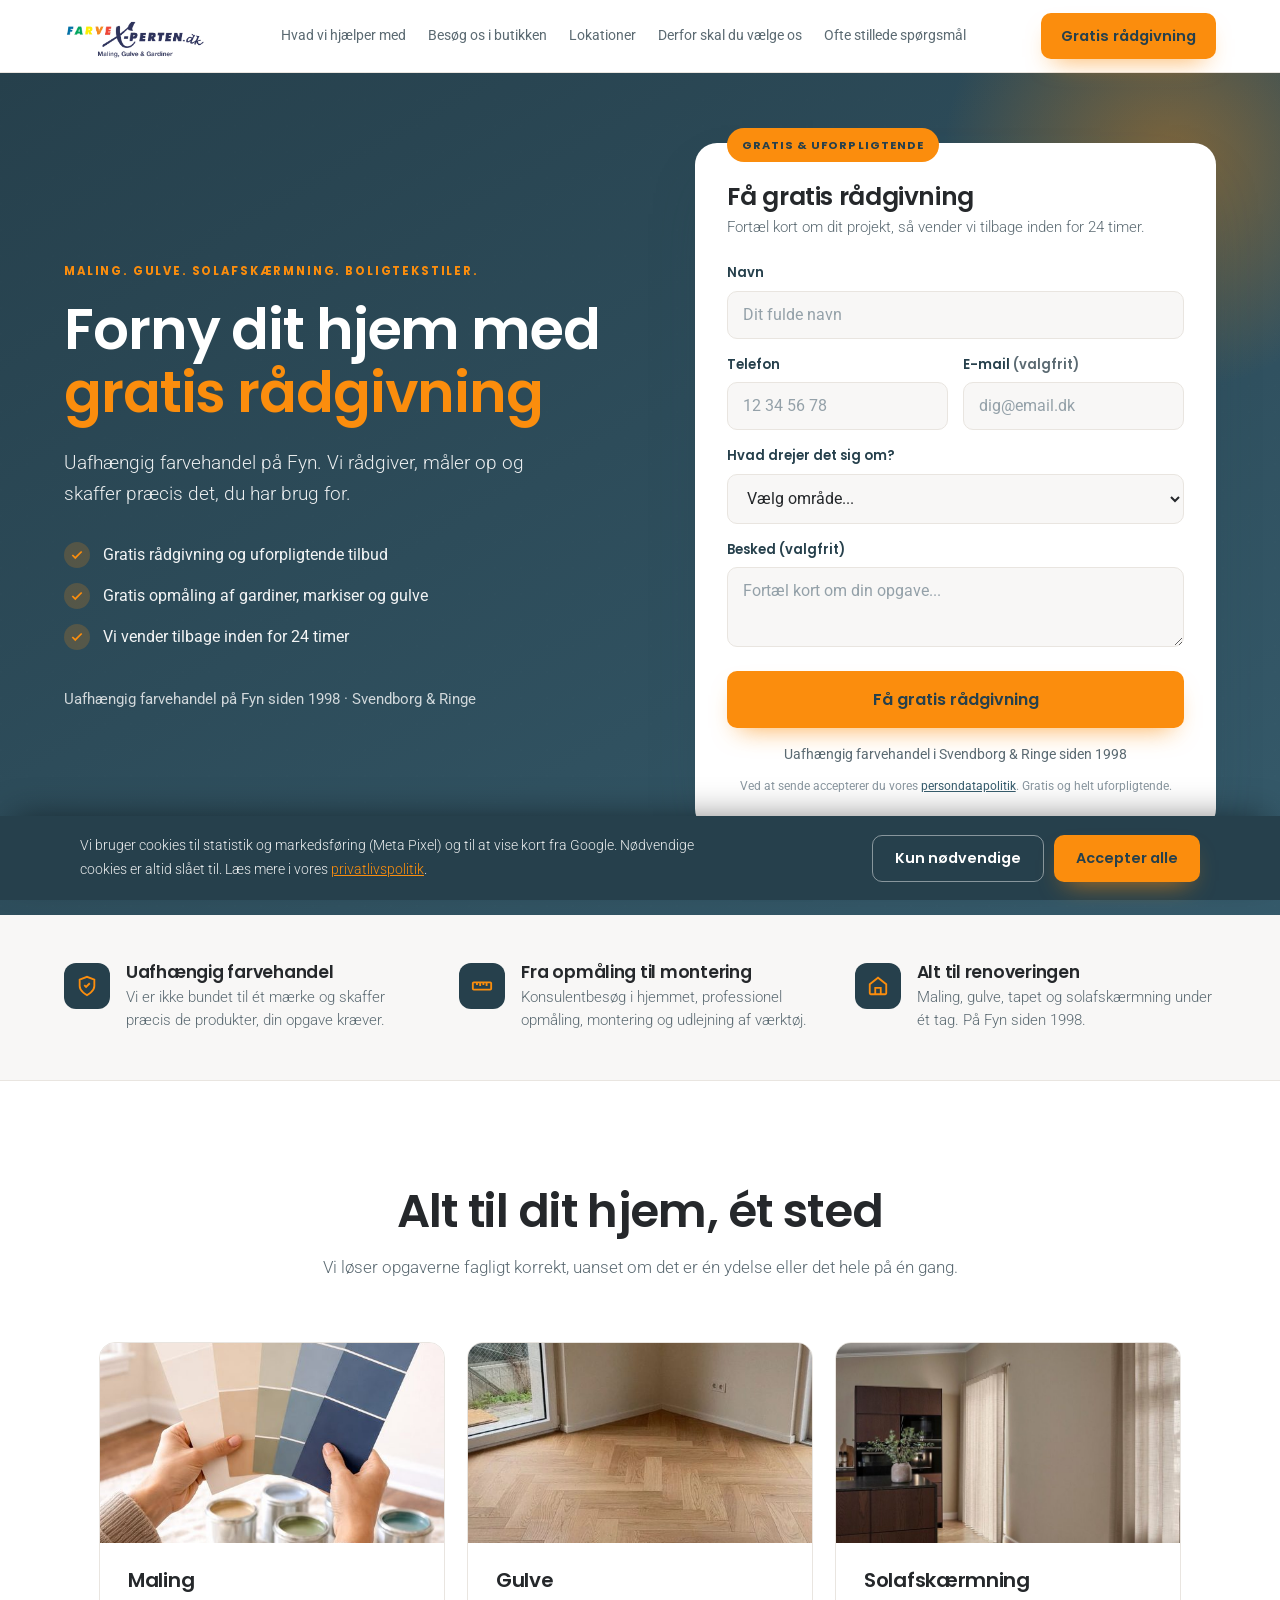
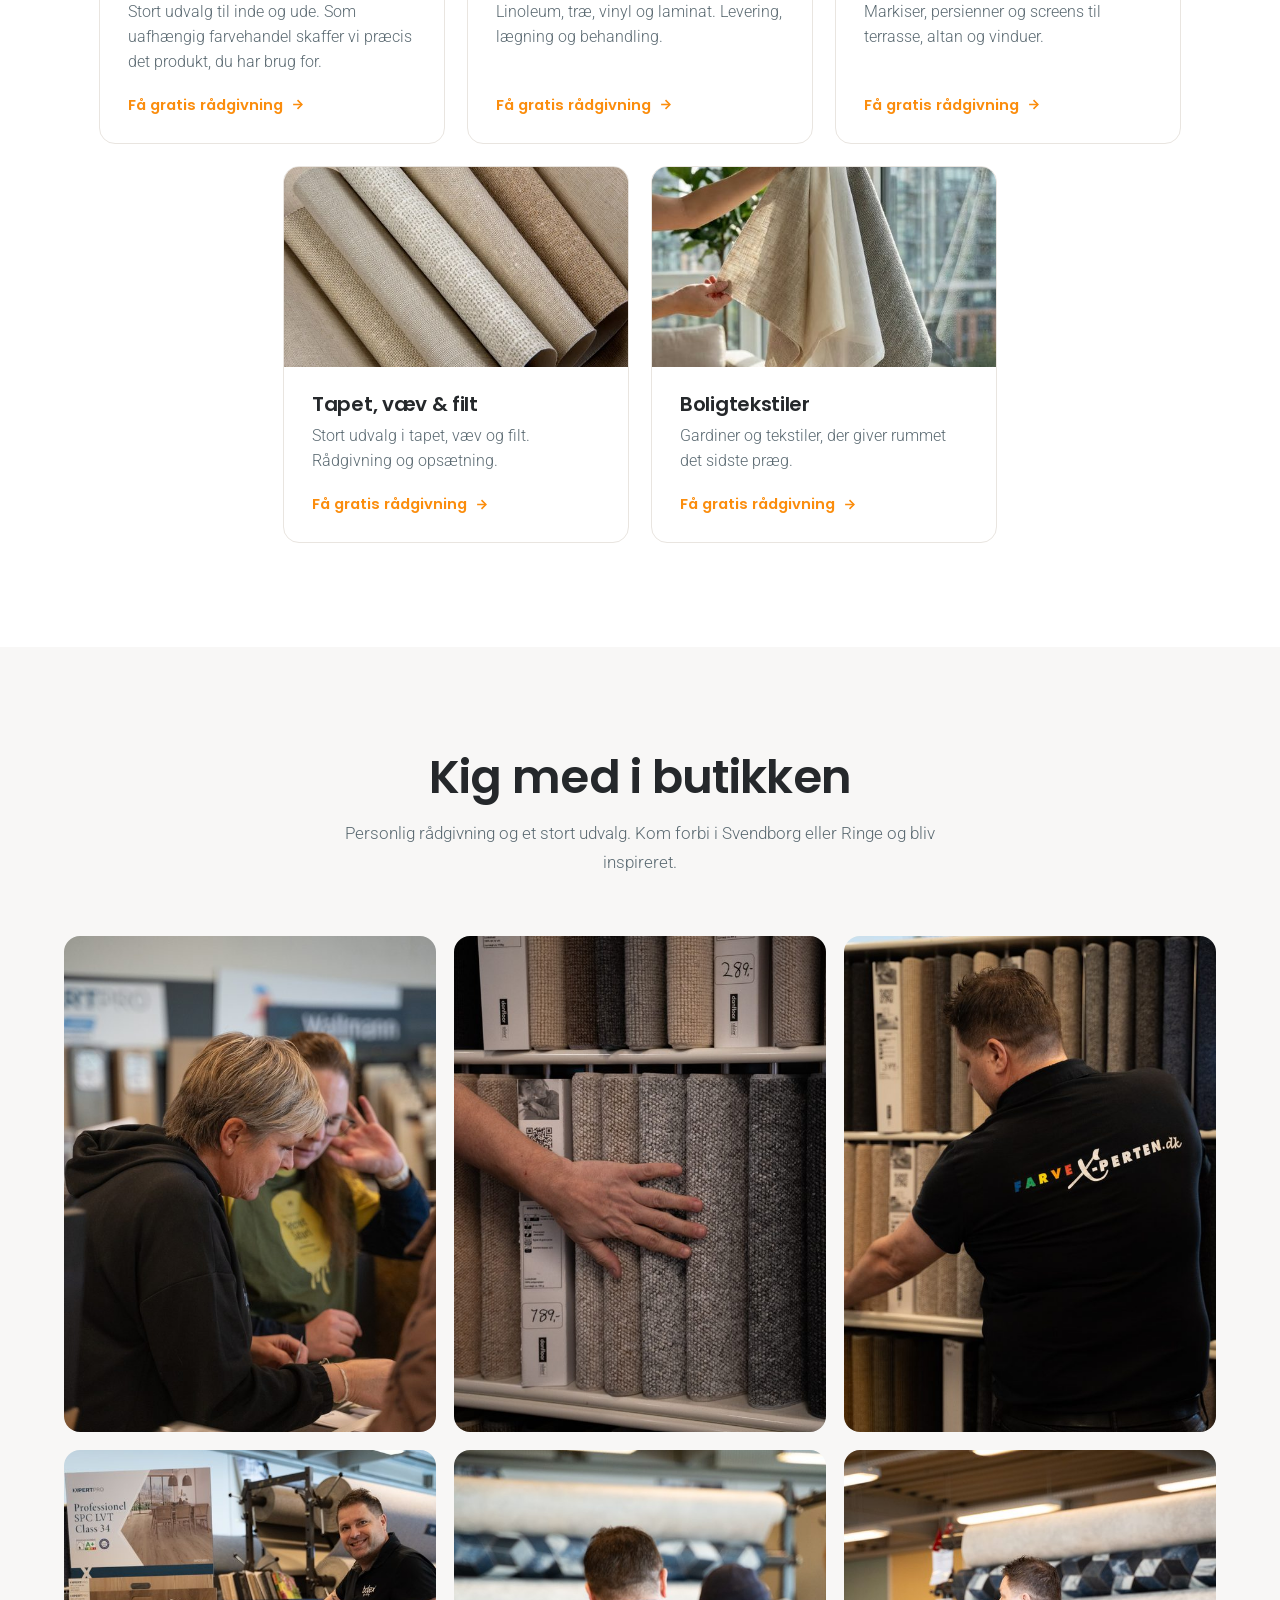
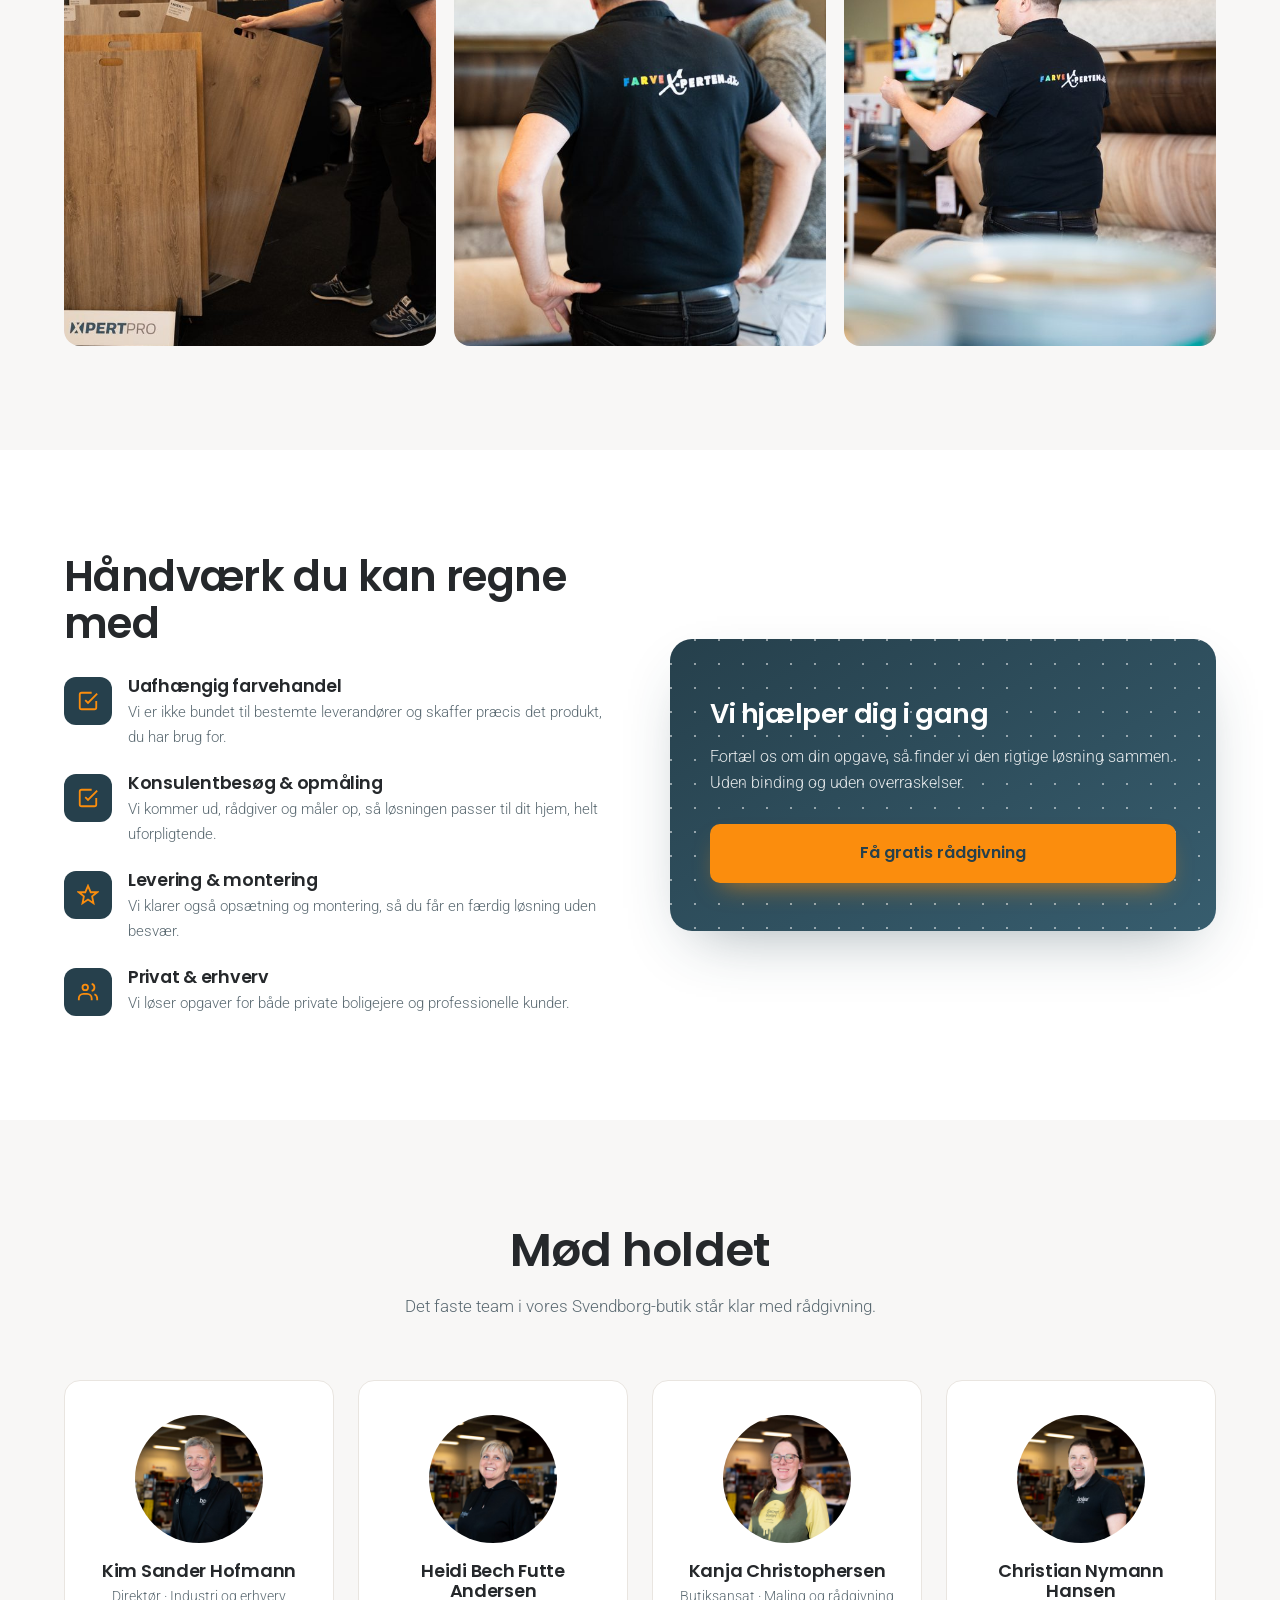
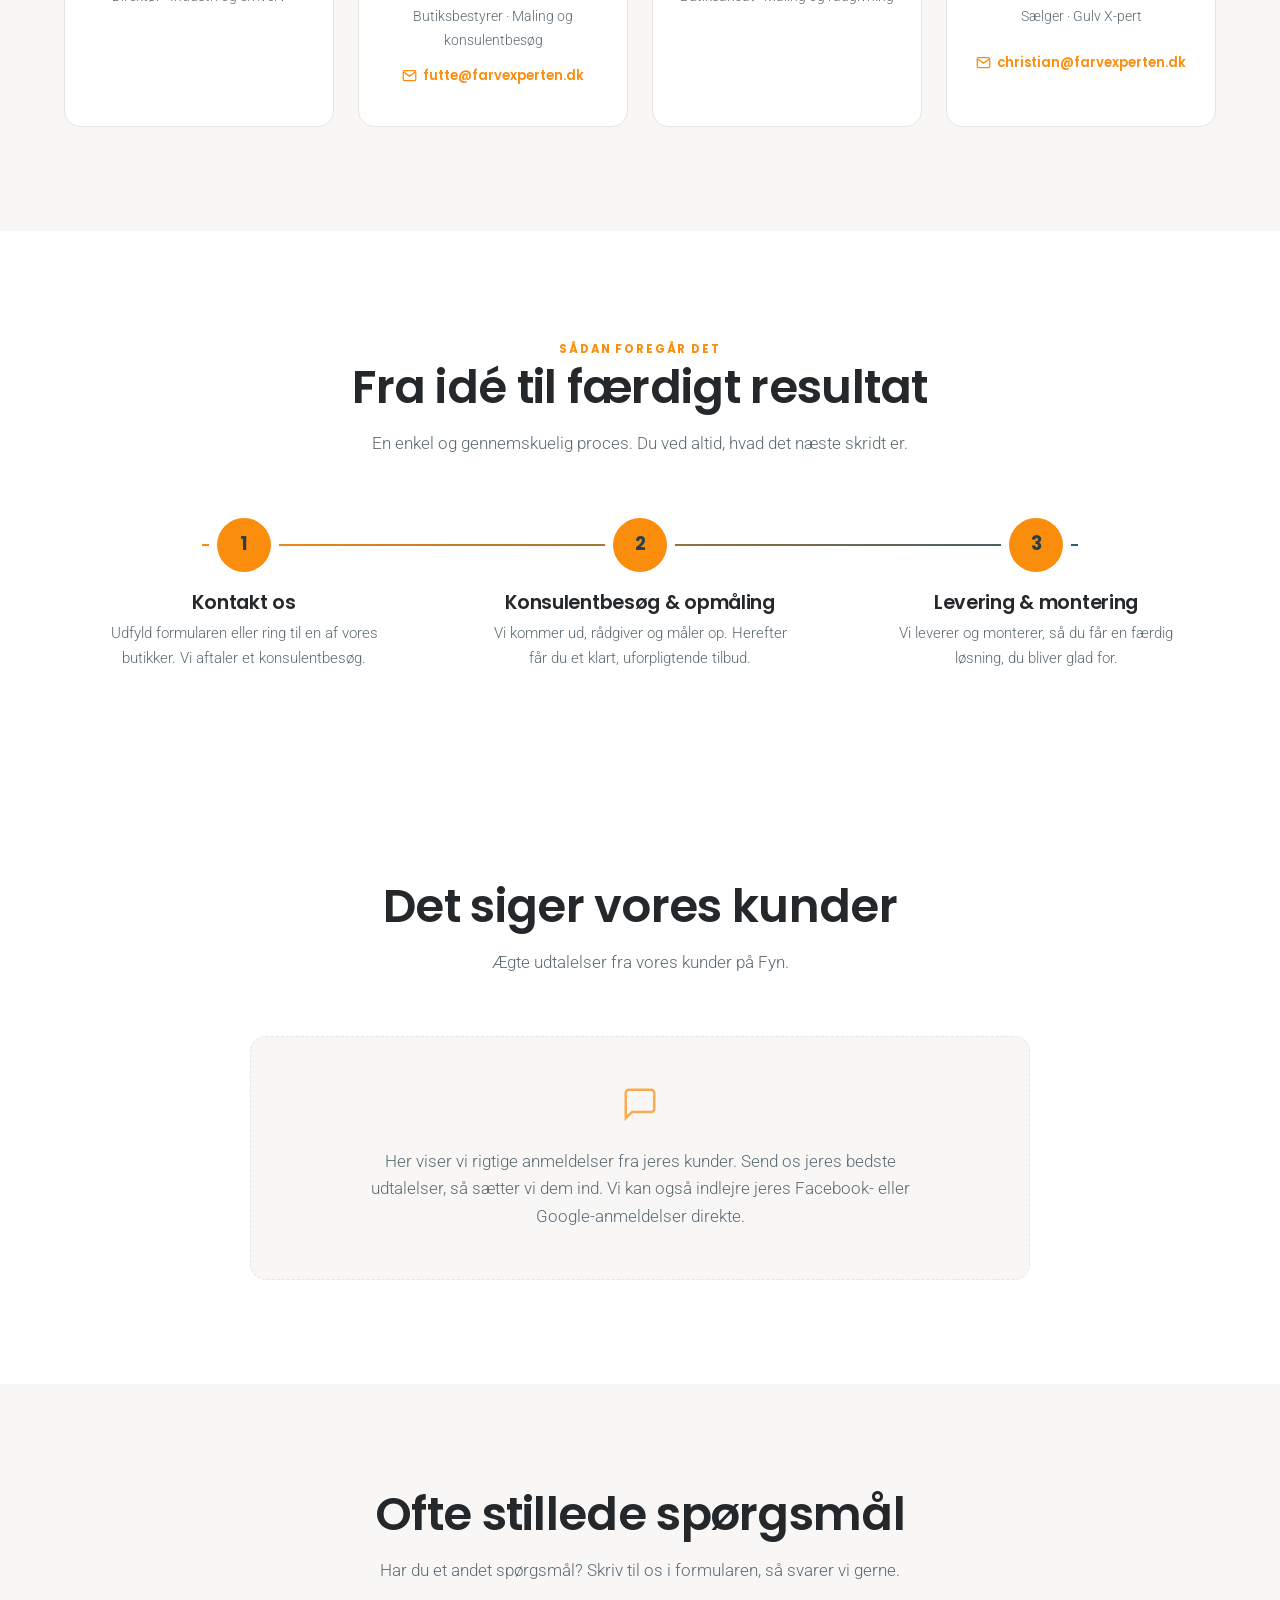
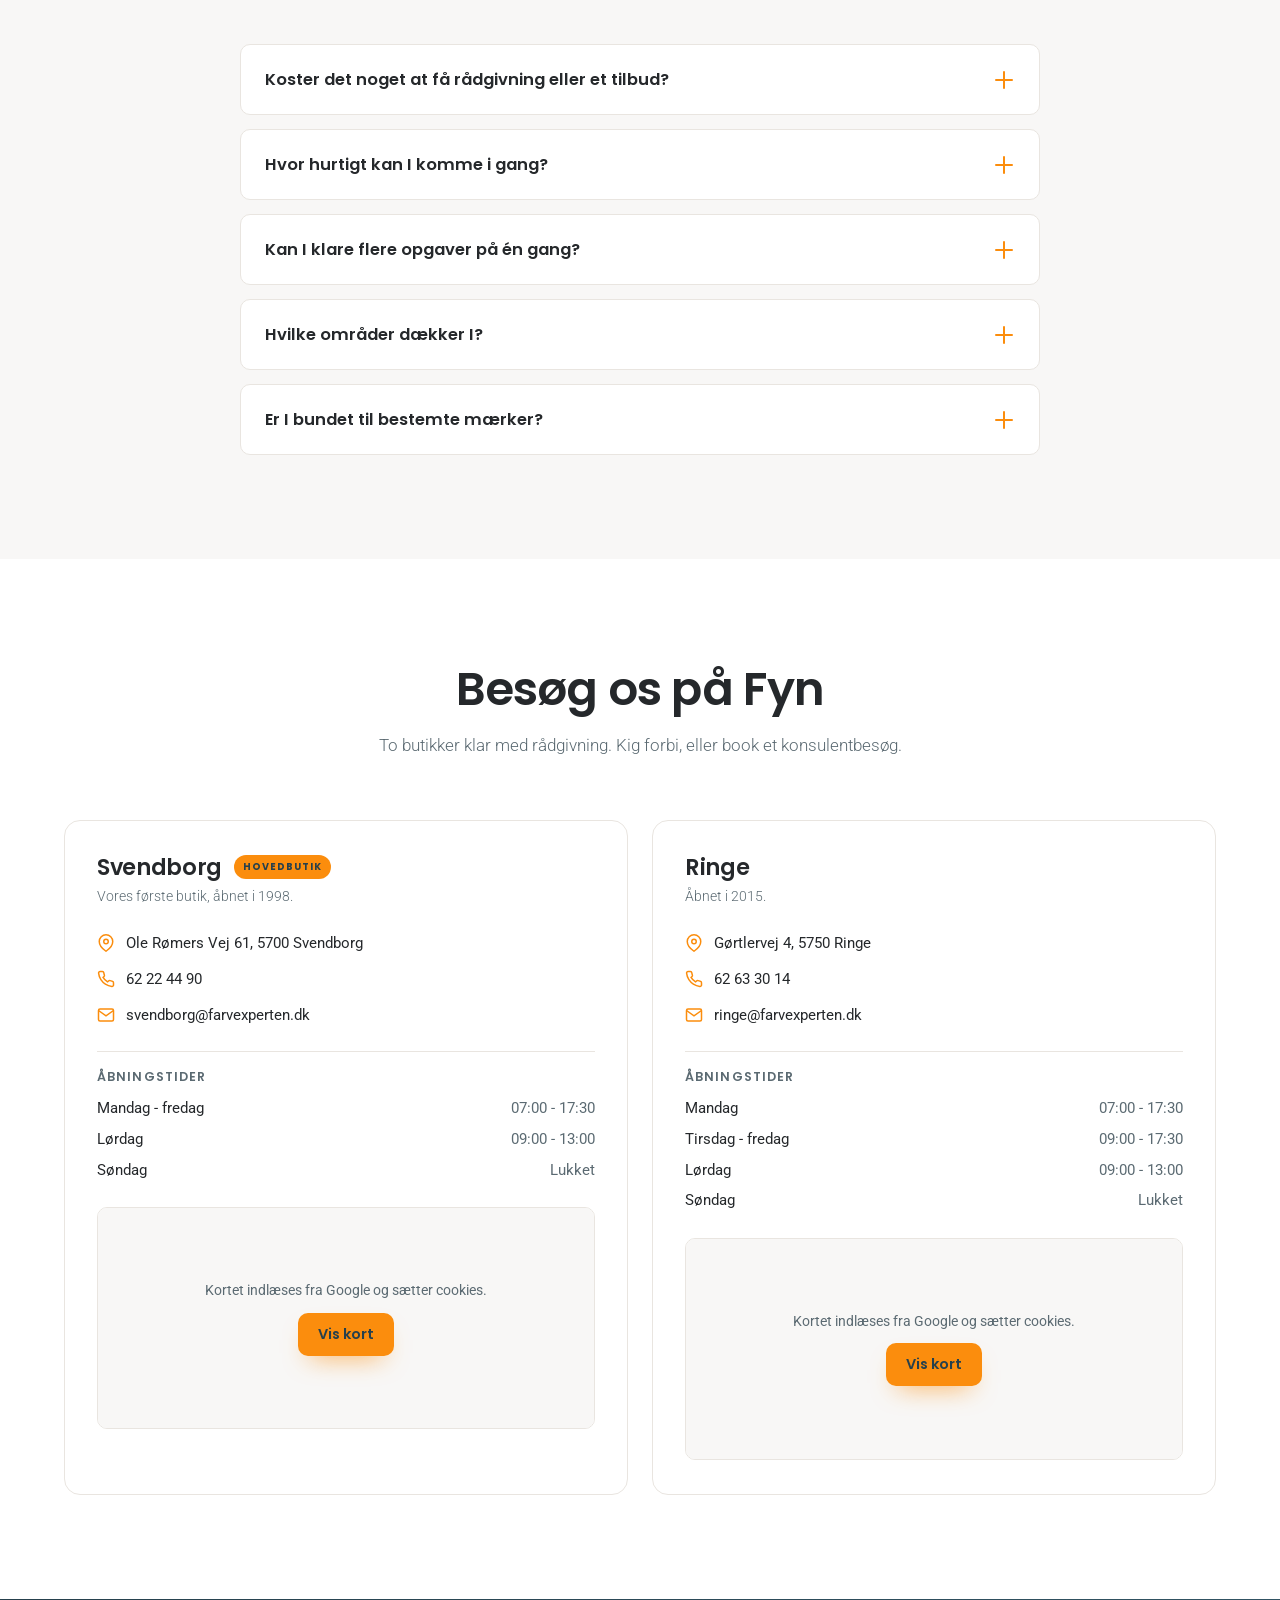
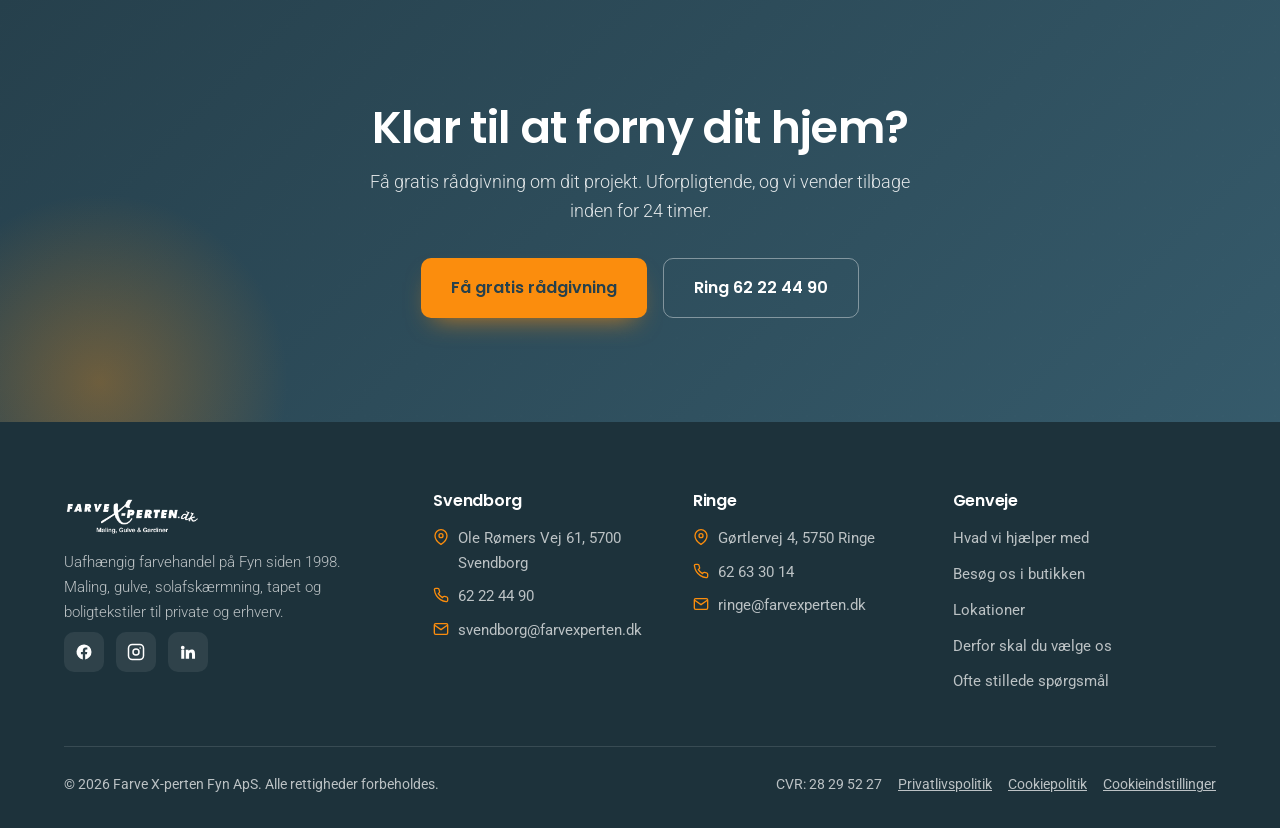
==== index.html @ 57465c16 "Tighten the gap above the form on mobile The subtext carried a 32px bottom margin meant to separate " ====
<!DOCTYPE html>
<html lang="da">
<head>
<meta charset="UTF-8">
<meta name="viewport" content="width=device-width, initial-scale=1.0">
<title>Farve X-perten Fyn - Maling, gulve, solafskærmning & boligtekstiler | Svendborg & Ringe</title>
<meta name="description" content="Farve X-perten er en uafhængig farvehandel på Fyn med butikker i Svendborg og Ringe. Maling, gulve, solafskærmning, tapet og boligtekstiler. Få gratis rådgivning, opmåling og tilbud.">
<meta property="og:title" content="Farve X-perten Fyn - uafhængig farvehandel i Svendborg & Ringe">
<meta property="og:description" content="Maling, gulve, solafskærmning, tapet og boligtekstiler. Konsulentbesøg, opmåling og montering til private og erhverv.">
<meta property="og:type" content="website">
<meta property="og:url" content="https://majestic100.github.io/Farvexperten/">
<meta property="og:image" content="https://majestic100.github.io/Farvexperten/assets/img/farvexperten-logo.png">
<link rel="icon" type="image/png" href="assets/img/favicon.png">
<link rel="apple-touch-icon" href="assets/img/apple-touch-icon.png">
<script type="application/ld+json">
{
  "@context": "https://schema.org",
  "@graph": [
    {
      "@type": "Organization",
      "@id": "https://majestic100.github.io/Farvexperten/#org",
      "name": "Farve X-perten Fyn ApS",
      "url": "https://majestic100.github.io/Farvexperten/",
      "logo": "https://majestic100.github.io/Farvexperten/assets/img/farvexperten-logo.png",
      "vatID": "DK28295227",
      "sameAs": [
        "https://www.facebook.com/profile.php?id=100057824865691",
        "https://www.instagram.com/farve_x_perten/",
        "https://www.linkedin.com/in/farve-x-perten-aps-232656205/"
      ]
    },
    {
      "@type": "HomeGoodsStore",
      "name": "Farve X-perten Svendborg",
      "image": "https://majestic100.github.io/Farvexperten/assets/img/farvexperten-logo.png",
      "parentOrganization": { "@id": "https://majestic100.github.io/Farvexperten/#org" },
      "telephone": "+4562224490",
      "email": "svendborg@farvexperten.dk",
      "address": {
        "@type": "PostalAddress",
        "streetAddress": "Ole Rømers Vej 61",
        "postalCode": "5700",
        "addressLocality": "Svendborg",
        "addressCountry": "DK"
      },
      "openingHoursSpecification": [
        { "@type": "OpeningHoursSpecification", "dayOfWeek": ["Monday","Tuesday","Wednesday","Thursday","Friday"], "opens": "07:00", "closes": "17:30" },
        { "@type": "OpeningHoursSpecification", "dayOfWeek": "Saturday", "opens": "09:00", "closes": "13:00" }
      ]
    },
    {
      "@type": "HomeGoodsStore",
      "name": "Farve X-perten Ringe",
      "image": "https://majestic100.github.io/Farvexperten/assets/img/farvexperten-logo.png",
      "parentOrganization": { "@id": "https://majestic100.github.io/Farvexperten/#org" },
      "telephone": "+4562633014",
      "email": "ringe@farvexperten.dk",
      "address": {
        "@type": "PostalAddress",
        "streetAddress": "Gørtlervej 4",
        "postalCode": "5750",
        "addressLocality": "Ringe",
        "addressCountry": "DK"
      },
      "openingHoursSpecification": [
        { "@type": "OpeningHoursSpecification", "dayOfWeek": "Monday", "opens": "07:00", "closes": "17:30" },
        { "@type": "OpeningHoursSpecification", "dayOfWeek": ["Tuesday","Wednesday","Thursday","Friday"], "opens": "09:00", "closes": "17:30" },
        { "@type": "OpeningHoursSpecification", "dayOfWeek": "Saturday", "opens": "09:00", "closes": "13:00" }
      ]
    }
  ]
}
</script>
<link href="assets/fonts/fonts.css" rel="stylesheet">
<style>
:root{
  --accent:#FB8D0D;
  --accent-dark:#e57d05;
  --dark:#26404C;
  --dark-2:#1d323b;
  --dark-secondary:#375D6E;
  --text:#25282B;
  --muted:#5b6a72;
  --muted-light:#8a97a0;
  --light-bg:#F8F7F6;
  --border:#E9E5E0;
  --white:#FFFFFF;
  --r-sm:10px;
  --r:16px;
  --r-lg:22px;
  --shadow:0 24px 60px -26px rgba(38,64,76,.45);
  --shadow-sm:0 10px 30px -18px rgba(38,64,76,.5);
  --maxw:1200px;
  --ease:cubic-bezier(.16,1,.3,1);
}
*{box-sizing:border-box;margin:0;padding:0}
html{scroll-behavior:smooth;scroll-padding-top:88px}
body{
  font-family:'Roboto',system-ui,-apple-system,Segoe UI,Arial,sans-serif;font-weight:400;
  color:var(--text);background:var(--white);line-height:1.65;-webkit-font-smoothing:antialiased;
  overflow-x:hidden;
}
h1,h2,h3,h4{font-family:'Poppins',system-ui,sans-serif;font-weight:600;line-height:1.12;color:var(--text);letter-spacing:-.015em}
a{color:inherit;text-decoration:none}
img{max-width:100%;display:block}
.wrap{max-width:var(--maxw);margin:0 auto;padding:0 24px}
.section{padding:104px 0}
.eyebrow{font-family:'Poppins',sans-serif;font-weight:700;text-transform:uppercase;letter-spacing:.16em;font-size:.72rem;color:var(--accent)}
.section-head{max-width:660px;margin:0 auto 60px}
.section-head.center{text-align:center}
.section-head h2{font-size:clamp(1.9rem,4vw,2.9rem);margin:0 0 16px}
.section-head p{color:var(--muted);font-size:1.08rem;font-weight:300}

/* Reveal (motion, reduced-motion safe) */
.has-js .reveal{opacity:0;transform:translateY(26px);transition:opacity .8s var(--ease),transform .8s var(--ease)}
.has-js .reveal.in{opacity:1;transform:none}
@media(prefers-reduced-motion:reduce){.has-js .reveal{opacity:1!important;transform:none!important;transition:none}}

/* Buttons */
.btn{display:inline-flex;align-items:center;justify-content:center;gap:10px;font-family:'Poppins',sans-serif;
  font-weight:600;font-size:1rem;padding:16px 30px;border-radius:var(--r-sm);cursor:pointer;border:none;
  transition:transform .18s var(--ease),box-shadow .18s var(--ease),background .18s var(--ease);white-space:nowrap}
.btn-accent{background:var(--accent);color:var(--dark);box-shadow:0 12px 26px -12px rgba(251,141,13,.75)}
.btn-accent:hover{background:var(--accent-dark);transform:translateY(-2px)}
.btn-accent:active{transform:translateY(0) scale(.985)}
.btn-ghost{background:transparent;color:#fff;border:1.5px solid rgba(255,255,255,.4)}
.btn-ghost:hover{border-color:#fff;background:rgba(255,255,255,.08)}
.btn-block{width:100%}
.btn-sm{padding:11px 20px;font-size:.92rem}

/* Header */
.site-header{position:sticky;top:0;z-index:50;background:rgba(255,255,255,.9);backdrop-filter:blur(12px);border-bottom:1px solid var(--border);transition:transform .32s var(--ease)}
.site-header.nav-hidden{transform:translateY(-100%)}
.header-inner{display:flex;align-items:center;justify-content:space-between;gap:32px;height:72px}
.logo{display:flex;align-items:center;gap:11px;font-family:'Poppins',sans-serif;font-weight:700;font-size:1.28rem;flex-shrink:0}
/* flex:0 0 auto er nødvendigt: uden det klemmer flexboksen logoet vandret,
   så højden holdes men bredden presses sammen. */
.logo-img{height:44px;width:auto;display:block;flex:0 0 auto}
.logo-footer{height:42px;filter:brightness(0) invert(1)}
.logo .dot{width:34px;height:34px;border-radius:9px;background:var(--accent);display:grid;place-items:center;color:var(--dark);font-size:1.05rem}
.logo span{color:var(--dark)}
.header-nav{display:flex;align-items:center;gap:22px}
.header-nav a.navlink{font-size:.9rem;color:var(--muted);font-weight:400;white-space:nowrap}
.header-nav a.navlink:hover{color:var(--text)}
.header-cta{display:flex;align-items:center;gap:18px}
.phone{display:flex;align-items:center;gap:8px;font-family:'Poppins',sans-serif;font-weight:600;color:var(--dark);white-space:nowrap}
.phone svg{width:18px;height:18px;color:var(--accent)}
.menu-toggle{display:none;background:none;border:none;cursor:pointer;padding:6px}
.menu-toggle span{display:block;width:24px;height:2px;background:var(--dark);margin:5px 0;border-radius:2px}

/* Hero */
.hero{position:relative;color:#fff;overflow:hidden;background:var(--dark)}
.hero-bg{position:absolute;inset:0;opacity:.06;background-image:radial-gradient(circle at 1px 1px,#fff 1px,transparent 0);background-size:26px 26px}
.hero-tint{position:absolute;inset:0;background:linear-gradient(150deg,rgba(38,64,76,.94) 0%,rgba(55,93,110,.9) 100%)}
.hero-glow{position:absolute;top:-140px;right:-120px;width:460px;height:460px;border-radius:50%;background:radial-gradient(circle,rgba(251,141,13,.4),transparent 70%);pointer-events:none}
.hero-grid{position:relative;display:grid;grid-template-columns:1.05fr .95fr;column-gap:56px;row-gap:0;align-items:center;padding-top:70px;padding-bottom:84px}
.hero-grid>*{min-width:0}
/* Desktop: teksten øverst i venstre kolonne, punkterne lige under, mens
   formularen spænder over begge rækker til højre. Mobil: se media query,
   hvor punkterne i stedet lander efter formularen. */
.hero-copy{grid-column:1;grid-row:1;align-self:end}
/* Luften mellem undertekst og punkter ligger her (ikke som bundmargin på
   underteksten), så den ikke også skubber formularen ned på mobil. */
.hero-extra{grid-column:1;grid-row:2;align-self:start;padding-top:32px}
.form-card{grid-column:2;grid-row:1/span 2}
.hero-copy .eyebrow{color:var(--accent)}
.hero-copy .services-line{font-family:'Poppins',sans-serif;font-weight:700;text-transform:uppercase;letter-spacing:.16em;font-size:.72rem;color:var(--accent);margin-bottom:18px}
.hero-copy h1{color:#fff;font-size:clamp(2.3rem,4.8vw,3.5rem);letter-spacing:-.02em}
.hero-copy h1 .hl{color:var(--accent)}
.hero-copy .sub{margin:22px 0 0;font-size:1.18rem;font-weight:300;color:rgba(255,255,255,.9);max-width:500px}
.hero-points{list-style:none;display:grid;gap:14px;margin-bottom:36px}
.hero-points li{display:flex;align-items:center;gap:13px;font-size:1.03rem;color:rgba(255,255,255,.94)}
.hero-points .check{flex:0 0 26px;width:26px;height:26px;border-radius:50%;background:rgba(251,141,13,.2);display:grid;place-items:center}
.hero-points .check svg{width:14px;height:14px;color:var(--accent)}
.hero-rating{display:flex;align-items:center;gap:12px;font-size:.94rem;color:rgba(255,255,255,.78)}
.stars{color:var(--accent);letter-spacing:2px}

/* Form card */
.form-card{background:#fff;color:var(--text);border-radius:var(--r-lg);box-shadow:var(--shadow);padding:34px 32px;position:relative}
.form-card .badge{position:absolute;top:-15px;left:32px;background:var(--accent);color:var(--dark);font-family:'Poppins',sans-serif;
  font-weight:700;font-size:.7rem;letter-spacing:.09em;text-transform:uppercase;padding:8px 15px;border-radius:20px}
.form-card h3{font-size:1.55rem;margin:6px 0 4px}
.form-card .form-sub{color:var(--muted);font-size:.95rem;margin-bottom:22px;font-weight:300}
.field{margin-bottom:15px}
.field label{display:block;font-size:.82rem;font-weight:600;font-family:'Poppins',sans-serif;margin-bottom:7px;color:var(--dark)}
.field input,.field select,.field textarea{width:100%;padding:14px 15px;border:1.5px solid var(--border);border-radius:var(--r-sm);
  font-family:'Roboto',sans-serif;font-size:.97rem;color:var(--text);background:var(--light-bg);transition:border-color .16s,box-shadow .16s,background .16s}
.field input::placeholder,.field textarea::placeholder{color:#94a1a9}
.field input:focus,.field select:focus,.field textarea:focus{outline:none;border-color:var(--accent);box-shadow:0 0 0 3px rgba(251,141,13,.16);background:#fff}
.field textarea{resize:vertical;min-height:80px}
.field-row{display:grid;grid-template-columns:1fr 1fr;gap:15px}
.form-trust{display:flex;align-items:center;justify-content:center;gap:9px;margin-top:15px;font-size:.85rem;color:var(--muted)}
.form-trust .stars{color:var(--accent);letter-spacing:1px}
.hp-field{position:absolute!important;width:1px;height:1px;opacity:0;pointer-events:none;left:-9999px}
.form-error{display:none;margin-top:14px;padding:13px 15px;border-radius:var(--r-sm);background:#fdeaea;border:1px solid #f5c2c2;color:#8f2020;font-size:.88rem;line-height:1.5}
.form-error a{color:#8f2020;font-weight:600;text-decoration:underline}
.form-error.show{display:block}
.btn[disabled]{opacity:.65;cursor:not-allowed}
.form-note{font-size:.78rem;color:var(--muted-light);margin-top:11px;text-align:center}
.form-note a{color:var(--dark-secondary);text-decoration:underline}
.form-success{display:none;text-align:center;padding:26px 8px}
.form-success .ok{width:60px;height:60px;border-radius:50%;background:#e8f6ec;display:grid;place-items:center;margin:0 auto 16px}
.form-success .ok svg{width:30px;height:30px;color:#1f9d55}
.form-success h3{margin-bottom:8px}
.form-success p{color:var(--muted)}

/* USP bar */
.trustbar{background:var(--light-bg);border-bottom:1px solid var(--border)}
/* BEMÆRK: brug padding-top/bottom, ikke 'padding:48px 0'. Elementet har også
   klassen .wrap, og shorthand'en ville nulstille dens 24px sidemargin,
   så teksten ville ligge helt ude i skærmkanten på mobil. */
.usp-grid{display:grid;grid-template-columns:repeat(3,1fr);gap:34px;padding-top:48px;padding-bottom:48px}
.usp{display:flex;gap:16px;align-items:flex-start}
.usp-ico{flex:0 0 46px;width:46px;height:46px;border-radius:12px;background:var(--dark);display:grid;place-items:center}
.usp-ico svg{width:22px;height:22px;color:var(--accent)}
.usp h3{font-size:1.08rem;margin-bottom:4px}
.usp p{color:var(--muted);font-size:.93rem;font-weight:300;line-height:1.55}

/* Services - image cards */
.svc-grid{display:flex;flex-wrap:wrap;justify-content:center;gap:22px}
.svc{flex:1 1 300px;max-width:346px;display:flex;flex-direction:column;background:#fff;
  border:1px solid var(--border);border-radius:var(--r);overflow:hidden;
  transition:transform .2s var(--ease),box-shadow .2s var(--ease),border-color .2s}
.svc:hover{transform:translateY(-6px);box-shadow:var(--shadow);border-color:transparent}
.svc-img{width:100%;height:200px;object-fit:cover;display:block;transition:transform .5s var(--ease)}
.svc:hover .svc-img{transform:scale(1.05)}
.svc-body{padding:26px 28px;display:flex;flex-direction:column;flex:1}
.svc h3{font-size:1.25rem;margin-bottom:9px}
.svc p{color:var(--muted);font-size:.97rem;font-weight:300;line-height:1.6;margin-bottom:18px;flex:1}
.svc .more{font-family:'Poppins',sans-serif;font-weight:600;font-size:.92rem;color:var(--accent);display:inline-flex;align-items:center;gap:7px;margin-top:auto}
.svc .more svg{width:15px;height:15px;transition:transform .2s var(--ease)}
.svc:hover .more svg{transform:translateX(4px)}

/* Gallery */
.gallery{background:var(--light-bg)}
.gallery-grid{display:grid;grid-template-columns:repeat(3,1fr);gap:18px}
.gallery-grid figure{position:relative;border-radius:var(--r);overflow:hidden;background:var(--border);aspect-ratio:3/4}
.gallery-grid figure img{width:100%;height:100%;object-fit:cover;transition:transform .6s var(--ease)}
.gallery-grid figure:hover img{transform:scale(1.06)}
.gallery-note{text-align:center;margin-top:22px;font-size:.9rem;color:var(--muted-light)}
/* Image placeholders (swap for real <img> when photos are provided) */
.img-ph{width:100%;height:100%;display:flex;flex-direction:column;align-items:center;justify-content:center;gap:9px;text-align:center;padding:16px;
  background:linear-gradient(135deg,#eef1f0,#e3e8e7);color:var(--muted-light)}
.img-ph svg{width:32px;height:32px;opacity:.55}
.img-ph span{font-family:'Poppins',sans-serif;font-size:.78rem;font-weight:600;letter-spacing:.02em}
.img-ph.dark{position:absolute;inset:0;background:transparent;color:rgba(255,255,255,.4)}
.img-ph.dark svg{opacity:.4}

/* Why */
.why-grid{display:grid;grid-template-columns:1fr 1fr;gap:60px;align-items:center}
.why-list{list-style:none;display:grid;gap:24px}
.why-list li{display:flex;gap:16px}
.why-list .wico{flex:0 0 48px;width:48px;height:48px;border-radius:12px;background:var(--dark);display:grid;place-items:center}
.why-list .wico svg{width:22px;height:22px;color:var(--accent)}
.why-list h4{font-size:1.1rem;margin-bottom:3px}
.why-list p{color:var(--muted);font-size:.95rem;font-weight:300}
.why-visual{position:relative;border-radius:var(--r-lg);overflow:hidden;padding:48px 40px;color:#fff;box-shadow:var(--shadow);
  background:linear-gradient(150deg,var(--dark),var(--dark-secondary))}
.why-visual .wv-tint{position:absolute;inset:0;opacity:.5;background-image:radial-gradient(circle at 1px 1px,#fff 1px,transparent 0);background-size:24px 24px}
.why-visual .wv-body{position:relative}
.why-visual h3{color:#fff;font-size:1.7rem;margin:12px 0 14px}
.why-visual p{color:rgba(255,255,255,.88);font-weight:300;margin-bottom:28px}
.why-visual .btn-accent{width:100%}

/* Process - timeline */
.timeline{position:relative;display:grid;grid-template-columns:repeat(3,1fr);gap:36px}
.timeline::before{content:"";position:absolute;top:26px;left:12%;right:12%;height:2px;background:linear-gradient(90deg,var(--accent),var(--dark-secondary))}
.tl-step{position:relative;text-align:center}
.tl-step .num{width:54px;height:54px;border-radius:50%;background:var(--accent);color:var(--dark);font-family:'Poppins',sans-serif;
  font-weight:700;font-size:1.15rem;display:grid;place-items:center;margin:0 auto 20px;position:relative;z-index:1;box-shadow:0 0 0 8px var(--white)}
.tl-step h3{font-size:1.2rem;margin-bottom:8px}
.tl-step p{color:var(--muted);font-size:.96rem;font-weight:300;max-width:300px;margin:0 auto}

/* Testimonials */
.testi-grid{display:grid;grid-template-columns:1.4fr 1fr;gap:24px;align-items:stretch}
.testi-feature{background:var(--dark);color:#fff;border-radius:var(--r);padding:44px 42px;display:flex;flex-direction:column;justify-content:center}
.testi-feature .stars{font-size:1.2rem;margin-bottom:18px}
.testi-feature blockquote{font-family:'Poppins',sans-serif;font-weight:600;font-size:1.5rem;line-height:1.35;color:#fff;margin-bottom:24px;letter-spacing:-.01em}
.testi-side{display:grid;gap:24px}
.testi-card{background:var(--light-bg);border:1px solid var(--border);border-radius:var(--r);padding:26px 26px}
.testi-card .stars{font-size:1rem;margin-bottom:12px;display:block}
.testi-card p{font-weight:300;color:var(--text);font-size:.98rem;margin-bottom:18px}
.who{display:flex;align-items:center;gap:12px}
.who .avatar{width:42px;height:42px;border-radius:50%;background:var(--accent);display:grid;place-items:center;font-family:'Poppins',sans-serif;font-weight:700;color:var(--dark)}
.who .name{font-family:'Poppins',sans-serif;font-weight:600;font-size:.95rem}
.testi-feature .who .name{color:#fff}
.who .role{font-size:.82rem;color:var(--muted)}
.testi-feature .who .role{color:rgba(255,255,255,.6)}

/* Testimonials placeholder */
.testi-placeholder{max-width:780px;margin:0 auto;text-align:center;border:1px dashed var(--border);border-radius:var(--r);padding:48px 36px;background:var(--light-bg)}
.testi-placeholder svg{width:38px;height:38px;color:var(--accent);opacity:.7;margin:0 auto 16px}
.testi-placeholder p{color:var(--muted);font-size:1.05rem;font-weight:300;max-width:560px;margin:0 auto}

/* Locations */
.locations{background:var(--white)}
.loc-grid{display:grid;grid-template-columns:1fr 1fr;gap:24px}
.loc-card{border:1px solid var(--border);border-radius:var(--r);padding:34px 32px;background:var(--white)}
.loc-head{display:flex;align-items:center;gap:12px;margin-bottom:5px}
.loc-head h3{font-size:1.4rem}
.loc-tag{font-family:'Poppins',sans-serif;font-weight:700;font-size:.6rem;text-transform:uppercase;letter-spacing:.1em;color:var(--dark);background:var(--accent);padding:4px 9px;border-radius:20px}
.loc-since{color:var(--muted);font-size:.9rem;margin-bottom:22px;font-weight:300}
.loc-row{display:flex;gap:11px;align-items:flex-start;margin-bottom:11px;font-size:.96rem}
.loc-row svg{width:18px;height:18px;color:var(--accent);flex:0 0 18px;margin-top:3px}
.loc-row a:hover{color:var(--accent)}
.hours{margin-top:22px;border-top:1px solid var(--border);padding-top:18px}
.hours h4{font-family:'Poppins',sans-serif;font-size:.78rem;text-transform:uppercase;letter-spacing:.09em;color:var(--muted);margin-bottom:10px}
.hours .hr{display:flex;justify-content:space-between;font-size:.93rem;padding:3px 0;color:var(--muted)}
.hours .hr span:first-child{color:var(--text)}
.loc-map{margin-top:22px;border-radius:var(--r-sm);overflow:hidden;border:1px solid var(--border);line-height:0}
.loc-map iframe{width:100%;height:220px;border:0;display:block}
.map-consent{height:220px;display:flex;flex-direction:column;align-items:center;justify-content:center;gap:12px;text-align:center;padding:20px;background:var(--light-bg);color:var(--muted);font-size:.85rem;line-height:1.5}
.map-consent .btn{padding:11px 20px;font-size:.9rem}

/* Cookie consent */
.cookie{position:fixed;left:0;right:0;bottom:0;z-index:200;background:var(--dark);color:#fff;padding:18px 20px;box-shadow:0 -12px 34px -14px rgba(0,0,0,.5);display:none}
.cookie.show{display:block}
.cookie-in{max-width:1120px;margin:0 auto;display:flex;align-items:center;gap:22px;flex-wrap:wrap;justify-content:space-between}
.cookie p{font-size:.9rem;font-weight:300;color:rgba(255,255,255,.9);max-width:660px;margin:0}
.cookie p a{color:var(--accent);text-decoration:underline}
.cookie-btns{display:flex;gap:10px;flex-wrap:wrap}
.cookie .btn{padding:12px 22px;font-size:.9rem}
.btn-outline{background:transparent;color:#fff;border:1.5px solid rgba(255,255,255,.45)}
.btn-outline:hover{border-color:#fff;background:rgba(255,255,255,.08)}

/* Social */
.socials{display:flex;gap:12px;margin-top:6px}
.socials a{width:40px;height:40px;border-radius:10px;background:rgba(255,255,255,.08);display:grid;place-items:center;transition:background .18s,transform .18s var(--ease)}
.socials a:hover{background:var(--accent);transform:translateY(-2px)}
.socials svg{width:18px;height:18px;color:#fff}
.socials a:hover svg{color:var(--dark)}
.footer-contact-line{display:flex;gap:9px;align-items:flex-start;font-size:.93rem;margin-bottom:9px}
.footer-contact-line svg{width:16px;height:16px;color:var(--accent);flex:0 0 16px;margin-top:3px}

/* Team */
.team{background:var(--light-bg)}
.team-grid{display:grid;grid-template-columns:repeat(4,1fr);gap:24px}
.team-card{text-align:center;background:var(--white);border:1px solid var(--border);border-radius:var(--r);padding:34px 22px;
  transition:transform .2s var(--ease),box-shadow .2s var(--ease)}
.team-card:hover{transform:translateY(-4px);box-shadow:var(--shadow-sm)}
.team-photo,.team-ph{width:128px;height:128px;border-radius:50%;margin:0 auto 18px;display:block;object-fit:cover}
.team-ph{display:grid;place-items:center;background:linear-gradient(140deg,var(--dark),var(--dark-secondary));color:#fff;font-family:'Poppins',sans-serif;font-weight:700;font-size:1.9rem;letter-spacing:.02em}
.team-card h3{font-size:1.12rem;margin-bottom:4px}
.team-role{color:var(--muted);font-size:.9rem;font-weight:300;margin-bottom:12px;min-height:2.4em}
.team-email{font-family:'Poppins',sans-serif;font-weight:600;font-size:.82rem;color:var(--accent);display:inline-flex;align-items:center;gap:6px;word-break:break-all}
.team-email svg{width:15px;height:15px;flex:0 0 15px}

/* FAQ */
.faq{background:var(--light-bg)}
.faq-list{max-width:800px;margin:0 auto;display:grid;gap:14px}
.faq-item{border:1px solid var(--border);border-radius:var(--r-sm);background:#fff;overflow:hidden}
.faq-q{width:100%;text-align:left;background:none;border:none;cursor:pointer;padding:22px 24px;font-family:'Poppins',sans-serif;
  font-weight:600;font-size:1.03rem;color:var(--text);display:flex;justify-content:space-between;align-items:center;gap:16px}
.faq-q .ic{flex:0 0 22px;width:22px;height:22px;position:relative}
.faq-q .ic::before,.faq-q .ic::after{content:"";position:absolute;background:var(--accent);border-radius:2px}
.faq-q .ic::before{top:10px;left:2px;width:18px;height:2px}
.faq-q .ic::after{left:10px;top:2px;width:2px;height:18px;transition:transform .22s var(--ease),opacity .22s}
.faq-item.open .ic::after{transform:rotate(90deg);opacity:0}
.faq-a{max-height:0;overflow:hidden;transition:max-height .3s var(--ease);color:var(--muted)}
.faq-a p{padding:0 24px 22px;font-size:.97rem;font-weight:300}

/* CTA */
.cta{position:relative;color:#fff;text-align:center;overflow:hidden;background:var(--dark)}
.cta-bg{position:absolute;inset:0;opacity:.06;background-image:radial-gradient(circle at 1px 1px,#fff 1px,transparent 0);background-size:26px 26px}
.cta-tint{position:absolute;inset:0;background:linear-gradient(135deg,rgba(38,64,76,.94),rgba(55,93,110,.9))}
.cta-glow{position:absolute;bottom:-150px;left:-90px;width:380px;height:380px;border-radius:50%;background:radial-gradient(circle,rgba(251,141,13,.32),transparent 70%)}
.cta .wrap{position:relative}
.cta h2{color:#fff;font-size:clamp(1.9rem,4vw,2.8rem);margin-bottom:14px}
.cta p{color:rgba(255,255,255,.86);font-size:1.12rem;font-weight:300;max-width:560px;margin:0 auto 32px}
.cta-actions{display:flex;gap:16px;justify-content:center;flex-wrap:wrap}

/* Footer */
.footer{background:var(--dark-2);color:rgba(255,255,255,.7);padding:70px 0 32px}
.footer-grid{display:grid;grid-template-columns:1.5fr 1fr 1fr 1.2fr;gap:40px}
.footer .logo span{color:#fff}
.footer .logo .dot{color:var(--dark)}
.footer-about p{margin-top:16px;font-weight:300;font-size:.95rem;max-width:300px}
.footer h4{color:#fff;font-family:'Poppins',sans-serif;font-size:1rem;margin-bottom:16px}
.footer ul{list-style:none;display:grid;gap:11px}
.footer ul li{font-size:.94rem}
.footer ul a:hover{color:var(--accent)}
.footer .contact-li{display:flex;gap:10px;align-items:flex-start}
.footer .contact-li svg{width:17px;height:17px;color:var(--accent);flex:0 0 17px;margin-top:3px}
.footer-bottom{border-top:1px solid rgba(255,255,255,.12);margin-top:52px;padding-top:26px;display:flex;justify-content:space-between;flex-wrap:wrap;gap:12px;font-size:.85rem}
.footer-bottom a{text-decoration:underline}
.footer-legal{display:flex;flex-wrap:wrap;align-items:center;gap:8px 16px}
.footer-legal button{background:none;border:none;padding:0;font-family:'Roboto',sans-serif;font-size:.85rem;
  color:inherit;text-decoration:underline;cursor:pointer}
.footer-legal button:hover,.footer-legal a:hover{color:var(--accent)}

/* Sticky mobile CTA */
.mobile-cta{display:none;transition:transform .32s var(--ease)}
.mobile-cta.cta-hidden{transform:translateY(115%)}

/* Responsive */
/* Menupunkterne er lange; under 1400px er der ikke plads til telefonnummeret
   ved siden af. Nummeret findes fortsat i Lokationer, CTA og footeren. */
@media(max-width:1400px){
  .header-cta .phone{display:none}
}
@media(max-width:1160px){
  .header-nav .navlink{display:none}
  .menu-toggle{display:block}
  .header-nav.open{position:absolute;top:72px;left:0;right:0;background:#fff;border-bottom:1px solid var(--border);flex-direction:column;padding:18px 24px;gap:14px;align-items:stretch}
  .header-nav.open .navlink{display:block;white-space:normal}
}
@media(max-width:960px){
  .hero-grid{grid-template-columns:1fr;column-gap:0;row-gap:30px;padding-top:44px;padding-bottom:64px}
  /* Nulstil placeringen, så rækkefølgen bliver tekst -> formular -> punkter */
  .hero-copy,.hero-extra,.form-card{grid-column:1;grid-row:auto;align-self:auto}
  .hero-extra{padding-top:0}
  .why-grid{grid-template-columns:1fr;gap:44px}
  .testi-grid{grid-template-columns:1fr}
  .loc-grid{grid-template-columns:1fr}
  .team-grid{grid-template-columns:repeat(2,1fr)}
  .usp-grid{grid-template-columns:1fr;gap:26px;padding-top:38px;padding-bottom:38px}
  .gallery-grid{grid-template-columns:repeat(2,1fr)}
  .timeline{grid-template-columns:1fr;gap:34px}
  .timeline::before{display:none}
  .footer-grid{grid-template-columns:1fr 1fr;gap:32px}
}
@media(max-width:560px){
  .section{padding:64px 0}
  .hero-copy h1{font-size:1.85rem;line-height:1.18}
  .hero-copy .sub{font-size:1rem}
  .hero-copy .services-line{font-size:.66rem;letter-spacing:.1em}
  .hero-points li{font-size:.97rem}
  .hero-rating{font-size:.84rem}
  .usp-grid{grid-template-columns:1fr;gap:24px}
  .footer-grid{grid-template-columns:1fr}
  .field-row{grid-template-columns:1fr}
  .header-cta .phone{display:none}
  .header-cta .btn-accent{display:none}
  .team-grid{grid-template-columns:1fr}
  .svc{max-width:none}
  .logo-img{height:36px}
  body{padding-bottom:76px}
  .testi-feature blockquote{font-size:1.25rem}
  .mobile-cta{display:flex;position:fixed;bottom:0;left:0;right:0;z-index:60;gap:10px;padding:10px 14px;background:#fff;border-top:1px solid var(--border);box-shadow:0 -6px 20px -12px rgba(38,64,76,.5)}
  .mobile-cta .btn{flex:1;padding:14px 10px;font-size:.95rem}
  .mobile-cta .btn-call{flex:0 0 54px;background:var(--dark);color:#fff}
  .mobile-cta .btn-call svg{width:20px;height:20px}
}
</style>
</head>
<body>

<!-- HEADER -->
<header class="site-header">
  <div class="wrap header-inner">
    <a href="#top" class="logo" aria-label="Farve X-perten"><img class="logo-img" src="assets/img/farvexperten-logo.png" alt="Farve X-perten - Maling, Gulve & Gardiner"></a>
    <nav class="header-nav" id="nav">
      <a class="navlink" href="#ydelser">Hvad vi hjælper med</a>
      <a class="navlink" href="#arbejde">Besøg os i butikken</a>
      <a class="navlink" href="#butikker">Lokationer</a>
      <a class="navlink" href="#derfor">Derfor skal du vælge os</a>
      <a class="navlink" href="#faq">Ofte stillede spørgsmål</a>
    </nav>
    <div class="header-cta">
      <a href="tel:+4562224490" class="phone">
        <svg viewBox="0 0 24 24" fill="none" stroke="currentColor" stroke-width="2"><path d="M22 16.92v3a2 2 0 0 1-2.18 2 19.79 19.79 0 0 1-8.63-3.07 19.5 19.5 0 0 1-6-6 19.79 19.79 0 0 1-3.07-8.67A2 2 0 0 1 4.11 2h3a2 2 0 0 1 2 1.72c.13.96.37 1.9.72 2.81a2 2 0 0 1-.45 2.11L8.09 9.91a16 16 0 0 0 6 6l1.27-1.27a2 2 0 0 1 2.11-.45c.9.35 1.85.59 2.81.72A2 2 0 0 1 22 16.92z"/></svg>
        62 22 44 90
      </a>
      <a href="#kontakt" class="btn btn-accent btn-sm">Gratis rådgivning</a>
      <button class="menu-toggle" id="menuToggle" aria-label="Menu"><span></span><span></span><span></span></button>
    </div>
  </div>
</header>

<!-- HERO + FORM -->
<section class="hero" id="top">
  <div class="hero-bg"></div>
  <div class="hero-tint"></div>
  <div class="hero-glow"></div>
  <div class="wrap hero-grid">
    <div class="hero-copy">
      <div class="services-line">Maling. Gulve. Solafskærmning. Boligtekstiler.</div>
      <h1>Forny dit hjem med <span class="hl">gratis rådgivning</span></h1>
      <p class="sub">Uafhængig farvehandel på Fyn. Vi rådgiver, måler op og skaffer præcis det, du har brug for.</p>
    </div>

    <!-- CONTACT FORM (top of page) -->
    <div class="form-card" id="kontakt">
      <span class="badge">Gratis &amp; uforpligtende</span>
      <form id="leadForm" novalidate>
        <h3>Få gratis rådgivning</h3>
        <p class="form-sub">Fortæl kort om dit projekt, så vender vi tilbage inden for 24 timer.</p>

        <!-- Web3Forms: indsæt jeres access key nedenfor (hentes gratis på web3forms.com) -->
        <input type="hidden" name="access_key" value="fe2071f1-0f3e-49b2-b2d8-5e203ed1c642">
        <input type="hidden" name="subject" value="Ny henvendelse fra farvexperten.dk">
        <input type="hidden" name="from_name" value="Farve X-perten hjemmeside">
        <!-- Honeypot: spam-bots udfylder feltet, mennesker ser det ikke -->
        <input type="checkbox" name="botcheck" class="hp-field" tabindex="-1" autocomplete="off">

        <div class="field">
          <label for="name">Navn</label>
          <input type="text" id="name" name="Navn" placeholder="Dit fulde navn" required>
        </div>
        <div class="field-row">
          <div class="field">
            <label for="phone">Telefon</label>
            <input type="tel" id="phone" name="Telefon" placeholder="12 34 56 78" required>
          </div>
          <div class="field">
            <label for="email">E-mail <span style="font-weight:400;color:var(--muted)">(valgfrit)</span></label>
            <input type="email" id="email" name="email" placeholder="dig@email.dk">
          </div>
        </div>
        <div class="field">
          <label for="service">Hvad drejer det sig om?</label>
          <select id="service" name="Område" required>
            <option value="" disabled selected>Vælg område...</option>
            <option>Maling</option>
            <option>Gulve</option>
            <option>Solafskærmning</option>
            <option>Tapet / væv / filt</option>
            <option>Boligtekstiler</option>
            <option>Flere områder / andet</option>
          </select>
        </div>
        <div class="field">
          <label for="message">Besked (valgfrit)</label>
          <textarea id="message" name="Besked" placeholder="Fortæl kort om din opgave..."></textarea>
        </div>
        <button type="submit" class="btn btn-accent btn-block" id="leadSubmit">Få gratis rådgivning</button>
        <div class="form-error" id="formError" role="alert">
          Beskeden kunne ikke sendes lige nu. Ring til os på <a href="tel:+4562224490">62 22 44 90</a>, eller skriv til <a href="mailto:marianne@farvexperten.dk">marianne@farvexperten.dk</a>.
        </div>
        <div class="form-trust">Uafhængig farvehandel i Svendborg &amp; Ringe siden 1998</div>
        <p class="form-note">Ved at sende accepterer du vores <a href="privatlivspolitik.html">persondatapolitik</a>. Gratis og helt uforpligtende.</p>
      </form>
      <div class="form-success" id="formSuccess">
        <div class="ok"><svg viewBox="0 0 24 24" fill="none" stroke="currentColor" stroke-width="2.5"><polyline points="20 6 9 17 4 12"/></svg></div>
        <h3>Tak for din henvendelse!</h3>
        <p>Vi har modtaget dine oplysninger og vender tilbage inden for 24 timer.</p>
      </div>
    </div>

    <!-- Placeres i venstre kolonne under teksten på desktop, og efter
         formularen på mobil (se .hero-extra i CSS). -->
    <div class="hero-extra">
      <ul class="hero-points">
        <li><span class="check"><svg viewBox="0 0 24 24" fill="none" stroke="currentColor" stroke-width="3"><polyline points="20 6 9 17 4 12"/></svg></span> Gratis rådgivning og uforpligtende tilbud</li>
        <li><span class="check"><svg viewBox="0 0 24 24" fill="none" stroke="currentColor" stroke-width="3"><polyline points="20 6 9 17 4 12"/></svg></span> Gratis opmåling af gardiner, markiser og gulve</li>
        <li><span class="check"><svg viewBox="0 0 24 24" fill="none" stroke="currentColor" stroke-width="3"><polyline points="20 6 9 17 4 12"/></svg></span> Vi vender tilbage inden for 24 timer</li>
      </ul>
      <div class="hero-rating"><span>Uafhængig farvehandel på Fyn siden 1998 · Svendborg &amp; Ringe</span></div>
    </div>
  </div>
</section>

<!-- TRUST BAR -->
<section class="trustbar">
  <div class="wrap usp-grid">
    <div class="usp">
      <span class="usp-ico"><svg viewBox="0 0 24 24" fill="none" stroke="currentColor" stroke-width="2"><path d="M12 22s8-4 8-10V5l-8-3-8 3v7c0 6 8 10 8 10z"/><polyline points="9 11 11 13 15 9"/></svg></span>
      <div>
        <h3>Uafhængig farvehandel</h3>
        <p>Vi er ikke bundet til ét mærke og skaffer præcis de produkter, din opgave kræver.</p>
      </div>
    </div>
    <div class="usp">
      <span class="usp-ico"><svg viewBox="0 0 24 24" fill="none" stroke="currentColor" stroke-width="2"><rect x="2" y="8" width="20" height="8" rx="1"/><path d="M6.5 8v3M10 8v4M13.5 8v3M17 8v4"/></svg></span>
      <div>
        <h3>Fra opmåling til montering</h3>
        <p>Konsulentbesøg i hjemmet, professionel opmåling, montering og udlejning af værktøj.</p>
      </div>
    </div>
    <div class="usp">
      <span class="usp-ico"><svg viewBox="0 0 24 24" fill="none" stroke="currentColor" stroke-width="2"><path d="M3 10l9-7 9 7v10a1 1 0 0 1-1 1H4a1 1 0 0 1-1-1z"/><path d="M9 21v-7h6v7"/></svg></span>
      <div>
        <h3>Alt til renoveringen</h3>
        <p>Maling, gulve, tapet og solafskærmning under ét tag. På Fyn siden 1998.</p>
      </div>
    </div>
  </div>
</section>

<!-- SERVICES (bento) -->
<section class="section" id="ydelser">
  <div class="wrap">
    <div class="section-head center reveal">
      <h2>Alt til dit hjem, ét sted</h2>
      <p>Vi løser opgaverne fagligt korrekt, uanset om det er én ydelse eller det hele på én gang.</p>
    </div>
    <div class="svc-grid reveal">
      <a href="#kontakt" class="svc">
        <img class="svc-img" src="assets/img/maling.jpg" alt="Maling og farvekort" loading="lazy" width="346" height="200">
        <div class="svc-body">
          <h3>Maling</h3>
          <p>Stort udvalg til inde og ude. Som uafhængig farvehandel skaffer vi præcis det produkt, du har brug for.</p>
          <span class="more">Få gratis rådgivning <svg viewBox="0 0 24 24" fill="none" stroke="currentColor" stroke-width="2.5"><line x1="5" y1="12" x2="19" y2="12"/><polyline points="12 5 19 12 12 19"/></svg></span>
        </div>
      </a>
      <a href="#kontakt" class="svc">
        <img class="svc-img" src="assets/img/gulv.jpg" alt="Trægulv lagt i sildeben" loading="lazy" width="346" height="200">
        <div class="svc-body">
          <h3>Gulve</h3>
          <p>Linoleum, træ, vinyl og laminat. Levering, lægning og behandling.</p>
          <span class="more">Få gratis rådgivning <svg viewBox="0 0 24 24" fill="none" stroke="currentColor" stroke-width="2.5"><line x1="5" y1="12" x2="19" y2="12"/><polyline points="12 5 19 12 12 19"/></svg></span>
        </div>
      </a>
      <a href="#kontakt" class="svc">
        <img class="svc-img" src="assets/img/sol.jpg" alt="Gardiner og solafskærmning i stue" loading="lazy" width="346" height="200">
        <div class="svc-body">
          <h3>Solafskærmning</h3>
          <p>Markiser, persienner og screens til terrasse, altan og vinduer.</p>
          <span class="more">Få gratis rådgivning <svg viewBox="0 0 24 24" fill="none" stroke="currentColor" stroke-width="2.5"><line x1="5" y1="12" x2="19" y2="12"/><polyline points="12 5 19 12 12 19"/></svg></span>
        </div>
      </a>
      <a href="#kontakt" class="svc">
        <img class="svc-img" src="assets/img/tapet.jpg" alt="Ruller af tapet, væv og filt" loading="lazy" width="346" height="200">
        <div class="svc-body">
          <h3>Tapet, væv &amp; filt</h3>
          <p>Stort udvalg i tapet, væv og filt. Rådgivning og opsætning.</p>
          <span class="more">Få gratis rådgivning <svg viewBox="0 0 24 24" fill="none" stroke="currentColor" stroke-width="2.5"><line x1="5" y1="12" x2="19" y2="12"/><polyline points="12 5 19 12 12 19"/></svg></span>
        </div>
      </a>
      <a href="#kontakt" class="svc">
        <img class="svc-img" src="assets/img/bolig.jpg" alt="Boligtekstiler ved vindue" loading="lazy" width="346" height="200">
        <div class="svc-body">
          <h3>Boligtekstiler</h3>
          <p>Gardiner og tekstiler, der giver rummet det sidste præg.</p>
          <span class="more">Få gratis rådgivning <svg viewBox="0 0 24 24" fill="none" stroke="currentColor" stroke-width="2.5"><line x1="5" y1="12" x2="19" y2="12"/><polyline points="12 5 19 12 12 19"/></svg></span>
        </div>
      </a>
    </div>
  </div>
</section>

<!-- GALLERY -->
<section class="section gallery" id="arbejde">
  <div class="wrap">
    <div class="section-head center reveal">
      <h2>Kig med i butikken</h2>
      <p>Personlig rådgivning og et stort udvalg. Kom forbi i Svendborg eller Ringe og bliv inspireret.</p>
    </div>
    <div class="gallery-grid reveal">
      <figure><img src="assets/img/galleri-1.jpg" alt="Rådgivning i butikken" loading="lazy" width="600" height="900"></figure>
      <figure><img src="assets/img/galleri-2.jpg" alt="Farve X-perten butik" loading="lazy" width="600" height="900"></figure>
      <figure><img src="assets/img/galleri-3.jpg" alt="Farve X-perten butik" loading="lazy" width="600" height="900"></figure>
      <figure><img src="assets/img/galleri-4.jpg" alt="Farve X-perten butik" loading="lazy" width="600" height="900"></figure>
      <figure><img src="assets/img/galleri-5.jpg" alt="Farve X-perten butik" loading="lazy" width="600" height="900"></figure>
      <figure><img src="assets/img/galleri-6.jpg" alt="Farve X-perten butik" loading="lazy" width="600" height="900"></figure>
    </div>
  </div>
</section>

<!-- WHY -->
<section class="section" id="derfor">
  <div class="wrap why-grid">
    <div class="reveal">
      <h2 style="font-size:clamp(1.8rem,3.8vw,2.6rem);margin-bottom:30px">Håndværk du kan regne med</h2>
      <ul class="why-list">
        <li>
          <span class="wico"><svg viewBox="0 0 24 24" fill="none" stroke="currentColor" stroke-width="2"><path d="M9 11l3 3L22 4"/><path d="M21 12v7a2 2 0 0 1-2 2H5a2 2 0 0 1-2-2V5a2 2 0 0 1 2-2h11"/></svg></span>
          <div><h4>Uafhængig farvehandel</h4><p>Vi er ikke bundet til bestemte leverandører og skaffer præcis det produkt, du har brug for.</p></div>
        </li>
        <li>
          <span class="wico"><svg viewBox="0 0 24 24" fill="none" stroke="currentColor" stroke-width="2"><path d="M9 11l3 3L22 4"/><path d="M21 12v7a2 2 0 0 1-2 2H5a2 2 0 0 1-2-2V5a2 2 0 0 1 2-2h11"/></svg></span>
          <div><h4>Konsulentbesøg &amp; opmåling</h4><p>Vi kommer ud, rådgiver og måler op, så løsningen passer til dit hjem, helt uforpligtende.</p></div>
        </li>
        <li>
          <span class="wico"><svg viewBox="0 0 24 24" fill="none" stroke="currentColor" stroke-width="2"><path d="M12 2l3 7h7l-5.5 4.5L18 21l-6-4-6 4 1.5-7.5L2 9h7z"/></svg></span>
          <div><h4>Levering &amp; montering</h4><p>Vi klarer også opsætning og montering, så du får en færdig løsning uden besvær.</p></div>
        </li>
        <li>
          <span class="wico"><svg viewBox="0 0 24 24" fill="none" stroke="currentColor" stroke-width="2"><circle cx="9" cy="7" r="3"/><path d="M2 21v-2a5 5 0 0 1 5-5h4a5 5 0 0 1 5 5v2"/><path d="M16 3.13a4 4 0 0 1 0 7.75"/><path d="M22 21v-2a5 5 0 0 0-3-4.58"/></svg></span>
          <div><h4>Privat &amp; erhverv</h4><p>Vi løser opgaver for både private boligejere og professionelle kunder.</p></div>
        </li>
      </ul>
    </div>
    <div class="why-visual reveal">
      <div class="wv-tint"></div>
      <div class="wv-body">
        <h3>Vi hjælper dig i gang</h3>
        <p>Fortæl os om din opgave, så finder vi den rigtige løsning sammen. Uden binding og uden overraskelser.</p>
        <a href="#kontakt" class="btn btn-accent">Få gratis rådgivning</a>
      </div>
    </div>
  </div>
</section>

<!-- TEAM -->
<section class="section team" id="hold">
  <div class="wrap">
    <div class="section-head center reveal">
      <h2>Mød holdet</h2>
      <p>Det faste team i vores Svendborg-butik står klar med rådgivning.</p>
    </div>
    <div class="team-grid reveal">
      <div class="team-card">
        <img class="team-photo" src="assets/img/kim.jpg" alt="Kim Sander Hofmann" loading="lazy" width="128" height="128">
        <h3>Kim Sander Hofmann</h3>
        <p class="team-role">Direktør · Industri og erhverv</p>
      </div>
      <div class="team-card">
        <img class="team-photo" src="assets/img/heidi.jpg" alt="Heidi Bech Futte Andersen" loading="lazy" width="128" height="128">
        <h3>Heidi Bech Futte Andersen</h3>
        <p class="team-role">Butiksbestyrer · Maling og konsulentbesøg</p>
        <a class="team-email" href="mailto:futte@farvexperten.dk"><svg viewBox="0 0 24 24" fill="none" stroke="currentColor" stroke-width="2"><path d="M4 4h16a2 2 0 0 1 2 2v12a2 2 0 0 1-2 2H4a2 2 0 0 1-2-2V6a2 2 0 0 1 2-2z"/><polyline points="22,6 12,13 2,6"/></svg>futte@farvexperten.dk</a>
      </div>
      <div class="team-card">
        <img class="team-photo" src="assets/img/kanja.jpg" alt="Kanja Christophersen" loading="lazy" width="128" height="128">
        <h3>Kanja Christophersen</h3>
        <p class="team-role">Butiksansat · Maling og rådgivning</p>
      </div>
      <div class="team-card">
        <img class="team-photo" src="assets/img/christian.jpg" alt="Christian Nymann Hansen" loading="lazy" width="128" height="128">
        <h3>Christian Nymann Hansen</h3>
        <p class="team-role">Sælger · Gulv X-pert</p>
        <a class="team-email" href="mailto:christian@farvexperten.dk"><svg viewBox="0 0 24 24" fill="none" stroke="currentColor" stroke-width="2"><path d="M4 4h16a2 2 0 0 1 2 2v12a2 2 0 0 1-2 2H4a2 2 0 0 1-2-2V6a2 2 0 0 1 2-2z"/><polyline points="22,6 12,13 2,6"/></svg>christian@farvexperten.dk</a>
      </div>
    </div>
  </div>
</section>

<!-- PROCESS (timeline) -->
<section class="section" id="proces">
  <div class="wrap">
    <div class="section-head center reveal">
      <span class="eyebrow">Sådan foregår det</span>
      <h2>Fra idé til færdigt resultat</h2>
      <p>En enkel og gennemskuelig proces. Du ved altid, hvad det næste skridt er.</p>
    </div>
    <div class="timeline reveal">
      <div class="tl-step"><div class="num">1</div><h3>Kontakt os</h3><p>Udfyld formularen eller ring til en af vores butikker. Vi aftaler et konsulentbesøg.</p></div>
      <div class="tl-step"><div class="num">2</div><h3>Konsulentbesøg &amp; opmåling</h3><p>Vi kommer ud, rådgiver og måler op. Herefter får du et klart, uforpligtende tilbud.</p></div>
      <div class="tl-step"><div class="num">3</div><h3>Levering &amp; montering</h3><p>Vi leverer og monterer, så du får en færdig løsning, du bliver glad for.</p></div>
    </div>
  </div>
</section>

<!-- TESTIMONIALS -->
<section class="section" id="anmeldelser">
  <div class="wrap">
    <div class="section-head center reveal">
      <h2>Det siger vores kunder</h2>
      <p>Ægte udtalelser fra vores kunder på Fyn.</p>
    </div>
    <div class="testi-placeholder reveal">
      <svg viewBox="0 0 24 24" fill="none" stroke="currentColor" stroke-width="1.6"><path d="M21 15a2 2 0 0 1-2 2H7l-4 4V5a2 2 0 0 1 2-2h14a2 2 0 0 1 2 2z"/></svg>
      <p>Her viser vi rigtige anmeldelser fra jeres kunder. Send os jeres bedste udtalelser, så sætter vi dem ind. Vi kan også indlejre jeres Facebook- eller Google-anmeldelser direkte.</p>
    </div>
  </div>
</section>

<!-- FAQ -->
<section class="section faq" id="faq">
  <div class="wrap">
    <div class="section-head center reveal">
      <h2>Ofte stillede spørgsmål</h2>
      <p>Har du et andet spørgsmål? Skriv til os i formularen, så svarer vi gerne.</p>
    </div>
    <div class="faq-list reveal">
      <div class="faq-item">
        <button class="faq-q">Koster det noget at få rådgivning eller et tilbud?<span class="ic"></span></button>
        <div class="faq-a"><p>Nej. Rådgivning, opmåling og tilbud er helt gratis og uforpligtende. Du beslutter selv, om du vil gå videre.</p></div>
      </div>
      <div class="faq-item">
        <button class="faq-q">Hvor hurtigt kan I komme i gang?<span class="ic"></span></button>
        <div class="faq-a"><p>Vi vender tilbage inden for 24 timer og aftaler en opmåling. Opstart afhænger af opgavens omfang, men vi finder altid en tid, der passer dig.</p></div>
      </div>
      <div class="faq-item">
        <button class="faq-q">Kan I klare flere opgaver på én gang?<span class="ic"></span></button>
        <div class="faq-a"><p>Ja. Mange kunder får løst flere ting samlet, fx maling, gulve, solafskærmning og boligtekstiler. Det giver ét kontaktpunkt og en mere smidig proces.</p></div>
      </div>
      <div class="faq-item">
        <button class="faq-q">Hvilke områder dækker I?<span class="ic"></span></button>
        <div class="faq-a"><p>Vi har butikker i Svendborg og Ringe og betjener kunder på hele Fyn, både private og erhverv. Er du i tvivl, så skriv til os, så oplyser vi, om vi dækker din adresse.</p></div>
      </div>
      <div class="faq-item">
        <button class="faq-q">Er I bundet til bestemte mærker?<span class="ic"></span></button>
        <div class="faq-a"><p>Nej. Vi er en uafhængig farvehandel uden binding til et fast sortiment eller bestemte leverandører. Det betyder, at vi kan skaffe præcis de produkter, du har brug for.</p></div>
      </div>
    </div>
  </div>
</section>

<!-- LOCATIONS -->
<section class="section locations" id="butikker">
  <div class="wrap">
    <div class="section-head center reveal">
      <h2>Besøg os på Fyn</h2>
      <p>To butikker klar med rådgivning. Kig forbi, eller book et konsulentbesøg.</p>
    </div>
    <div class="loc-grid reveal">
      <div class="loc-card">
        <div class="loc-head"><h3>Svendborg</h3><span class="loc-tag">Hovedbutik</span></div>
        <p class="loc-since">Vores første butik, åbnet i 1998.</p>
        <div class="loc-row"><svg viewBox="0 0 24 24" fill="none" stroke="currentColor" stroke-width="2"><path d="M21 10c0 7-9 13-9 13s-9-6-9-13a9 9 0 0 1 18 0z"/><circle cx="12" cy="10" r="3"/></svg><span>Ole Rømers Vej 61, 5700 Svendborg</span></div>
        <div class="loc-row"><svg viewBox="0 0 24 24" fill="none" stroke="currentColor" stroke-width="2"><path d="M22 16.92v3a2 2 0 0 1-2.18 2 19.79 19.79 0 0 1-8.63-3.07 19.5 19.5 0 0 1-6-6 19.79 19.79 0 0 1-3.07-8.67A2 2 0 0 1 4.11 2h3a2 2 0 0 1 2 1.72c.13.96.37 1.9.72 2.81a2 2 0 0 1-.45 2.11L8.09 9.91a16 16 0 0 0 6 6l1.27-1.27a2 2 0 0 1 2.11-.45c.9.35 1.85.59 2.81.72A2 2 0 0 1 22 16.92z"/></svg><a href="tel:+4562224490">62 22 44 90</a></div>
        <div class="loc-row"><svg viewBox="0 0 24 24" fill="none" stroke="currentColor" stroke-width="2"><path d="M4 4h16a2 2 0 0 1 2 2v12a2 2 0 0 1-2 2H4a2 2 0 0 1-2-2V6a2 2 0 0 1 2-2z"/><polyline points="22,6 12,13 2,6"/></svg><a href="mailto:svendborg@farvexperten.dk">svendborg@farvexperten.dk</a></div>
        <div class="hours">
          <h4>Åbningstider</h4>
          <div class="hr"><span>Mandag - fredag</span><span>07:00 - 17:30</span></div>
          <div class="hr"><span>Lørdag</span><span>09:00 - 13:00</span></div>
          <div class="hr"><span>Søndag</span><span>Lukket</span></div>
        </div>
        <div class="loc-map"><div class="map-consent" data-map="https://www.google.com/maps?q=Farve%20X-perten%2C%20Ole%20R%C3%B8mers%20Vej%2061%2C%205700%20Svendborg&output=embed"><span>Kortet indlæses fra Google og sætter cookies.</span><button type="button" class="btn btn-accent map-load">Vis kort</button></div></div>
      </div>
      <div class="loc-card">
        <div class="loc-head"><h3>Ringe</h3></div>
        <p class="loc-since">Åbnet i 2015.</p>
        <div class="loc-row"><svg viewBox="0 0 24 24" fill="none" stroke="currentColor" stroke-width="2"><path d="M21 10c0 7-9 13-9 13s-9-6-9-13a9 9 0 0 1 18 0z"/><circle cx="12" cy="10" r="3"/></svg><span>Gørtlervej 4, 5750 Ringe</span></div>
        <div class="loc-row"><svg viewBox="0 0 24 24" fill="none" stroke="currentColor" stroke-width="2"><path d="M22 16.92v3a2 2 0 0 1-2.18 2 19.79 19.79 0 0 1-8.63-3.07 19.5 19.5 0 0 1-6-6 19.79 19.79 0 0 1-3.07-8.67A2 2 0 0 1 4.11 2h3a2 2 0 0 1 2 1.72c.13.96.37 1.9.72 2.81a2 2 0 0 1-.45 2.11L8.09 9.91a16 16 0 0 0 6 6l1.27-1.27a2 2 0 0 1 2.11-.45c.9.35 1.85.59 2.81.72A2 2 0 0 1 22 16.92z"/></svg><a href="tel:+4562633014">62 63 30 14</a></div>
        <div class="loc-row"><svg viewBox="0 0 24 24" fill="none" stroke="currentColor" stroke-width="2"><path d="M4 4h16a2 2 0 0 1 2 2v12a2 2 0 0 1-2 2H4a2 2 0 0 1-2-2V6a2 2 0 0 1 2-2z"/><polyline points="22,6 12,13 2,6"/></svg><a href="mailto:ringe@farvexperten.dk">ringe@farvexperten.dk</a></div>
        <div class="hours">
          <h4>Åbningstider</h4>
          <div class="hr"><span>Mandag</span><span>07:00 - 17:30</span></div>
          <div class="hr"><span>Tirsdag - fredag</span><span>09:00 - 17:30</span></div>
          <div class="hr"><span>Lørdag</span><span>09:00 - 13:00</span></div>
          <div class="hr"><span>Søndag</span><span>Lukket</span></div>
        </div>
        <div class="loc-map"><div class="map-consent" data-map="https://www.google.com/maps?q=Farve%20X-perten%2C%20G%C3%B8rtlervej%204%2C%205750%20Ringe&output=embed"><span>Kortet indlæses fra Google og sætter cookies.</span><button type="button" class="btn btn-accent map-load">Vis kort</button></div></div>
      </div>
    </div>
  </div>
</section>

<!-- CTA -->
<section class="section cta">
  <div class="cta-bg"></div>
  <div class="cta-tint"></div>
  <div class="cta-glow"></div>
  <div class="wrap reveal">
    <h2>Klar til at forny dit hjem?</h2>
    <p>Få gratis rådgivning om dit projekt. Uforpligtende, og vi vender tilbage inden for 24 timer.</p>
    <div class="cta-actions">
      <a href="#kontakt" class="btn btn-accent">Få gratis rådgivning</a>
      <a href="tel:+4562224490" class="btn btn-ghost">Ring 62 22 44 90</a>
    </div>
  </div>
</section>

<!-- FOOTER -->
<footer class="footer">
  <div class="wrap">
    <div class="footer-grid">
      <div class="footer-about">
        <a href="#top" class="logo" aria-label="Farve X-perten"><img class="logo-footer" src="assets/img/farvexperten-logo.png" alt="Farve X-perten"></a>
        <p>Uafhængig farvehandel på Fyn siden 1998. Maling, gulve, solafskærmning, tapet og boligtekstiler til private og erhverv.</p>
        <div class="socials">
          <a href="https://www.facebook.com/profile.php?id=100057824865691" target="_blank" rel="noopener" aria-label="Facebook"><svg viewBox="0 0 24 24" fill="currentColor"><path d="M22 12a10 10 0 1 0-11.56 9.88v-6.99H7.9V12h2.54V9.8c0-2.5 1.49-3.89 3.77-3.89 1.09 0 2.24.2 2.24.2v2.46h-1.26c-1.24 0-1.63.77-1.63 1.56V12h2.78l-.44 2.89h-2.34v6.99A10 10 0 0 0 22 12z"/></svg></a>
          <a href="https://www.instagram.com/farve_x_perten/" target="_blank" rel="noopener" aria-label="Instagram"><svg viewBox="0 0 24 24" fill="none" stroke="currentColor" stroke-width="2"><rect x="2" y="2" width="20" height="20" rx="5"/><circle cx="12" cy="12" r="4"/><circle cx="17.5" cy="6.5" r="1" fill="currentColor" stroke="none"/></svg></a>
          <a href="https://www.linkedin.com/in/farve-x-perten-aps-232656205/" target="_blank" rel="noopener" aria-label="LinkedIn"><svg viewBox="0 0 24 24" fill="currentColor"><path d="M4.98 3.5a2.5 2.5 0 1 1 0 5 2.5 2.5 0 0 1 0-5zM3 9h4v12H3zM9 9h3.8v1.64h.05c.53-1 1.83-2.05 3.76-2.05 4.02 0 4.76 2.65 4.76 6.09V21h-4v-5.4c0-1.29-.02-2.95-1.8-2.95-1.8 0-2.07 1.4-2.07 2.85V21H9z"/></svg></a>
        </div>
      </div>
      <div>
        <h4>Svendborg</h4>
        <div class="footer-contact-line"><svg viewBox="0 0 24 24" fill="none" stroke="currentColor" stroke-width="2"><path d="M21 10c0 7-9 13-9 13s-9-6-9-13a9 9 0 0 1 18 0z"/><circle cx="12" cy="10" r="3"/></svg> Ole Rømers Vej 61, 5700 Svendborg</div>
        <div class="footer-contact-line"><svg viewBox="0 0 24 24" fill="none" stroke="currentColor" stroke-width="2"><path d="M22 16.92v3a2 2 0 0 1-2.18 2 19.79 19.79 0 0 1-8.63-3.07 19.5 19.5 0 0 1-6-6 19.79 19.79 0 0 1-3.07-8.67A2 2 0 0 1 4.11 2h3a2 2 0 0 1 2 1.72c.13.96.37 1.9.72 2.81a2 2 0 0 1-.45 2.11L8.09 9.91a16 16 0 0 0 6 6l1.27-1.27a2 2 0 0 1 2.11-.45c.9.35 1.85.59 2.81.72A2 2 0 0 1 22 16.92z"/></svg> <a href="tel:+4562224490">62 22 44 90</a></div>
        <div class="footer-contact-line"><svg viewBox="0 0 24 24" fill="none" stroke="currentColor" stroke-width="2"><path d="M4 4h16a2 2 0 0 1 2 2v12a2 2 0 0 1-2 2H4a2 2 0 0 1-2-2V6a2 2 0 0 1 2-2z"/><polyline points="22,6 12,13 2,6"/></svg> <a href="mailto:svendborg@farvexperten.dk">svendborg@farvexperten.dk</a></div>
      </div>
      <div>
        <h4>Ringe</h4>
        <div class="footer-contact-line"><svg viewBox="0 0 24 24" fill="none" stroke="currentColor" stroke-width="2"><path d="M21 10c0 7-9 13-9 13s-9-6-9-13a9 9 0 0 1 18 0z"/><circle cx="12" cy="10" r="3"/></svg> Gørtlervej 4, 5750 Ringe</div>
        <div class="footer-contact-line"><svg viewBox="0 0 24 24" fill="none" stroke="currentColor" stroke-width="2"><path d="M22 16.92v3a2 2 0 0 1-2.18 2 19.79 19.79 0 0 1-8.63-3.07 19.5 19.5 0 0 1-6-6 19.79 19.79 0 0 1-3.07-8.67A2 2 0 0 1 4.11 2h3a2 2 0 0 1 2 1.72c.13.96.37 1.9.72 2.81a2 2 0 0 1-.45 2.11L8.09 9.91a16 16 0 0 0 6 6l1.27-1.27a2 2 0 0 1 2.11-.45c.9.35 1.85.59 2.81.72A2 2 0 0 1 22 16.92z"/></svg> <a href="tel:+4562633014">62 63 30 14</a></div>
        <div class="footer-contact-line"><svg viewBox="0 0 24 24" fill="none" stroke="currentColor" stroke-width="2"><path d="M4 4h16a2 2 0 0 1 2 2v12a2 2 0 0 1-2 2H4a2 2 0 0 1-2-2V6a2 2 0 0 1 2-2z"/><polyline points="22,6 12,13 2,6"/></svg> <a href="mailto:ringe@farvexperten.dk">ringe@farvexperten.dk</a></div>
      </div>
      <div>
        <h4>Genveje</h4>
        <ul>
          <li><a href="#ydelser">Hvad vi hjælper med</a></li>
          <li><a href="#arbejde">Besøg os i butikken</a></li>
          <li><a href="#butikker">Lokationer</a></li>
          <li><a href="#derfor">Derfor skal du vælge os</a></li>
          <li><a href="#faq">Ofte stillede spørgsmål</a></li>
        </ul>
      </div>
    </div>
    <div class="footer-bottom">
      <span>© <span id="year"></span> Farve X-perten Fyn ApS. Alle rettigheder forbeholdes.</span>
      <span class="footer-legal">CVR: 28 29 52 27
        <a href="privatlivspolitik.html">Privatlivspolitik</a>
        <a href="cookiepolitik.html">Cookiepolitik</a>
        <button type="button" id="cookieSettings">Cookieindstillinger</button>
      </span>
    </div>
  </div>
</footer>

<!-- COOKIE CONSENT -->
<div class="cookie" id="cookieBanner" role="dialog" aria-label="Cookie-samtykke">
  <div class="cookie-in">
    <p>Vi bruger cookies til statistik og markedsføring (Meta Pixel) og til at vise kort fra Google. Nødvendige cookies er altid slået til. Læs mere i vores <a href="privatlivspolitik.html">privatlivspolitik</a>.</p>
    <div class="cookie-btns">
      <button type="button" class="btn btn-outline" id="cookieNecessary">Kun nødvendige</button>
      <button type="button" class="btn btn-accent" id="cookieAll">Accepter alle</button>
    </div>
  </div>
</div>

<!-- STICKY MOBILE CTA -->
<div class="mobile-cta">
  <a href="tel:+4562224490" class="btn btn-call" aria-label="Ring til os">
    <svg viewBox="0 0 24 24" fill="none" stroke="currentColor" stroke-width="2"><path d="M22 16.92v3a2 2 0 0 1-2.18 2 19.79 19.79 0 0 1-8.63-3.07 19.5 19.5 0 0 1-6-6 19.79 19.79 0 0 1-3.07-8.67A2 2 0 0 1 4.11 2h3a2 2 0 0 1 2 1.72c.13.96.37 1.9.72 2.81a2 2 0 0 1-.45 2.11L8.09 9.91a16 16 0 0 0 6 6l1.27-1.27a2 2 0 0 1 2.11-.45c.9.35 1.85.59 2.81.72A2 2 0 0 1 22 16.92z"/></svg>
  </a>
  <a href="#kontakt" class="btn btn-accent">Få gratis rådgivning</a>
</div>

<script>
document.documentElement.classList.add('has-js');
// Auto-hide header on scroll down, show on scroll up
(function(){
  var header=document.querySelector('.site-header');
  var nav=document.getElementById('nav');
  var cta=document.querySelector('.mobile-cta');
  var last=window.pageYOffset||0, ticking=false;
  function setHidden(hidden){
    header.classList.toggle('nav-hidden',hidden);
    if(cta) cta.classList.toggle('cta-hidden',hidden);
  }
  function update(){
    var y=window.pageYOffset||0;
    if((nav&&nav.classList.contains('open'))||y<90){setHidden(false);}
    else if(y>last+5){setHidden(true);}
    else if(y<last-5){setHidden(false);}
    last=y; ticking=false;
  }
  window.addEventListener('scroll',function(){if(!ticking){requestAnimationFrame(update);ticking=true;}},{passive:true});
})();
// Mobile menu
document.getElementById('menuToggle').addEventListener('click',function(){
  document.getElementById('nav').classList.toggle('open');
});
document.querySelectorAll('#nav .navlink').forEach(function(a){
  a.addEventListener('click',function(){document.getElementById('nav').classList.remove('open');});
});
// FAQ accordion
document.querySelectorAll('.faq-q').forEach(function(btn){
  btn.addEventListener('click',function(){
    var item=btn.parentElement;
    var open=item.classList.contains('open');
    document.querySelectorAll('.faq-item').forEach(function(i){i.classList.remove('open');i.querySelector('.faq-a').style.maxHeight=null;});
    if(!open){item.classList.add('open');var a=item.querySelector('.faq-a');a.style.maxHeight=a.scrollHeight+'px';}
  });
});
// Scroll reveal (IntersectionObserver, reduced-motion safe)
(function(){
  var reduce=window.matchMedia('(prefers-reduced-motion: reduce)').matches;
  var els=document.querySelectorAll('.reveal');
  if(reduce||!('IntersectionObserver' in window)){els.forEach(function(e){e.classList.add('in');});return;}
  var io=new IntersectionObserver(function(entries){
    entries.forEach(function(en){if(en.isIntersecting){en.target.classList.add('in');io.unobserve(en.target);}});
  },{threshold:0.15,rootMargin:'0px 0px -40px 0px'});
  els.forEach(function(e){io.observe(e);});
})();
// ---- Meta Conversions API (server-side) ----
// Indsæt endpointet her, når det er klart (fx et Make-webhook).
// VIGTIGT: samme event_id sendes til både Pixel og CAPI, så Meta deduplikerer
// og ikke tæller det samme lead to gange.
// Bemærk: serveren skal SHA-256-hashe e-mail og telefon, før de sendes til Meta.
var CAPI_ENDPOINT='';   // fx 'https://hook.eu2.make.com/xxxxxxxxxxxx'
function fxCookie(n){var m=document.cookie.match('(^|;)\\s*'+n+'\\s*=\\s*([^;]*)');return m?m[2]:'';}
function fxEventId(){
  if(window.crypto&&crypto.randomUUID){return crypto.randomUUID();}
  return 'lead-'+Date.now()+'-'+Math.random().toString(16).slice(2,10);
}
function fxSendCapi(payload){
  if(!CAPI_ENDPOINT) return;                                  // endpoint ikke sat endnu
  if(localStorage.getItem('fx_consent')!=='all') return;       // kræver markedsføringssamtykke
  try{
    var body=JSON.stringify(payload);
    if(navigator.sendBeacon){
      navigator.sendBeacon(CAPI_ENDPOINT,new Blob([body],{type:'application/json'}));
    }else{
      fetch(CAPI_ENDPOINT,{method:'POST',headers:{'Content-Type':'application/json'},body:body,keepalive:true});
    }
  }catch(e){}
}

// Form -> Web3Forms (sender til marianne@farvexperten.dk)
document.getElementById('leadForm').addEventListener('submit',function(e){
  e.preventDefault();
  var form=this;
  if(!form.checkValidity()){form.reportValidity();return;}
  var btn=document.getElementById('leadSubmit');
  var err=document.getElementById('formError');
  var original=btn.textContent;
  var fd=new FormData(form);
  var eventId=fxEventId();
  err.classList.remove('show');
  btn.disabled=true; btn.textContent='Sender...';
  fetch('https://api.web3forms.com/submit',{method:'POST',body:fd})
    .then(function(r){return r.json();})
    .then(function(data){
      if(!data.success){throw new Error(data.message||'send_failed');}
      // Meta Pixel: kun ved bekræftet afsendelse, med segmentering på ydelse
      if(window.fbq){fbq('track','Lead',{
        content_category: fd.get('Område')||'Ikke angivet'
      },{eventID:eventId});}
      // Kører siden i en iframe (fx en GHL-funnel)? Så sendes eventet op til
      // forældresiden, hvor Pixel'en ligger med first-party cookies. Uden det
      // ville Lead-eventet være låst inde i iframen.
      if(window.parent && window.parent!==window){
        try{
          window.parent.postMessage({
            source:'farvexperten', event:'Lead', eventID:eventId,
            content_category: fd.get('Område')||'Ikke angivet'
          },'*');
        }catch(e){}
      }
      // Samme event til CAPI med identisk event_id (deduplikering)
      fxSendCapi({
        event_name:'Lead',
        event_id:eventId,
        event_source_url:location.href,
        fbp:fxCookie('_fbp'),
        fbc:fxCookie('_fbc'),
        navn:fd.get('Navn')||'',
        email:fd.get('email')||'',
        telefon:fd.get('Telefon')||'',
        omraade:fd.get('Område')||''
      });
      form.style.display='none';
      document.getElementById('formSuccess').style.display='block';
    })
    .catch(function(){
      err.classList.add('show');
      btn.disabled=false; btn.textContent=original;
    });
});

// Cookie consent + Meta Pixel + Google Maps gating (GDPR)
(function(){
  var KEY='fx_consent';
  var PIXEL_ID='INDSAET_META_PIXEL_ID';   // <-- Erstat med jeres Meta Pixel ID (15-16 cifre)
  function loadMeta(){
    if(window._fbLoaded) return;
    // Er Pixel'en allerede indlæst af platformen (fx GHL)? Så bruger vi den
    // i stedet for at indlæse en til. Ellers ville PageView tælles dobbelt.
    if(window.fbq){window._fbLoaded=true; return;}
    if(!PIXEL_ID || PIXEL_ID.indexOf('INDSAET')===0) return;  // ID ikke sat endnu
    window._fbLoaded=true;
    !function(f,b,e,v,n,t,s){if(f.fbq)return;n=f.fbq=function(){n.callMethod?n.callMethod.apply(n,arguments):n.queue.push(arguments)};if(!f._fbq)f._fbq=n;n.push=n;n.loaded=!0;n.version='2.0';n.queue=[];t=b.createElement(e);t.async=!0;t.src=v;s=b.getElementsByTagName(e)[0];s.parentNode.insertBefore(t,s)}(window,document,'script','https://connect.facebook.net/en_US/fbevents.js');
    fbq('init',PIXEL_ID); fbq('track','PageView');
  }
  function loadMap(el){
    var f=document.createElement('iframe');
    f.src=el.getAttribute('data-map'); f.loading='lazy'; f.title='Google kort';
    f.setAttribute('referrerpolicy','no-referrer-when-downgrade');
    el.parentNode.replaceChild(f, el);
  }
  function loadAllMaps(){document.querySelectorAll('.map-consent').forEach(loadMap);}
  document.querySelectorAll('.map-load').forEach(function(b){
    b.addEventListener('click',function(){loadMap(b.closest('.map-consent'));});
  });
  var banner=document.getElementById('cookieBanner');
  function accept(all){
    localStorage.setItem(KEY, all?'all':'necessary');
    banner.classList.remove('show');
    if(all){loadMeta(); loadAllMaps();}
  }
  document.getElementById('cookieAll').addEventListener('click',function(){accept(true);});
  document.getElementById('cookieNecessary').addEventListener('click',function(){accept(false);});
  // Genåbn banneret: fra footeren eller via cookiepolitik.html (?cookies=1)
  function reopen(){localStorage.removeItem(KEY);banner.classList.add('show');
    banner.scrollIntoView({block:'nearest'});}
  document.getElementById('cookieSettings').addEventListener('click',function(e){e.preventDefault();reopen();});
  var c=localStorage.getItem(KEY);
  if(/[?&]cookies=1/.test(location.search)){reopen();}
  else if(c==='all'){loadMeta(); loadAllMaps();}
  else if(c!=='necessary'){banner.classList.add('show');}
})();

// Year
document.getElementById('year').textContent=new Date().getFullYear();
</script>
</body>
</html>
---- assets/fonts/fonts.css ----
/* Self-hostede fonte (latin-subset – dækker æøå). GDPR-venligt: ingen kald til Google. */
@font-face{
  font-family:'Poppins';font-style:normal;font-weight:600;font-display:swap;
  src:url('poppins600.woff2') format('woff2');
}
@font-face{
  font-family:'Poppins';font-style:normal;font-weight:700;font-display:swap;
  src:url('poppins700.woff2') format('woff2');
}
@font-face{
  font-family:'Roboto';font-style:normal;font-weight:300;font-display:swap;
  src:url('roboto.woff2') format('woff2');
}
@font-face{
  font-family:'Roboto';font-style:normal;font-weight:400;font-display:swap;
  src:url('roboto.woff2') format('woff2');
}
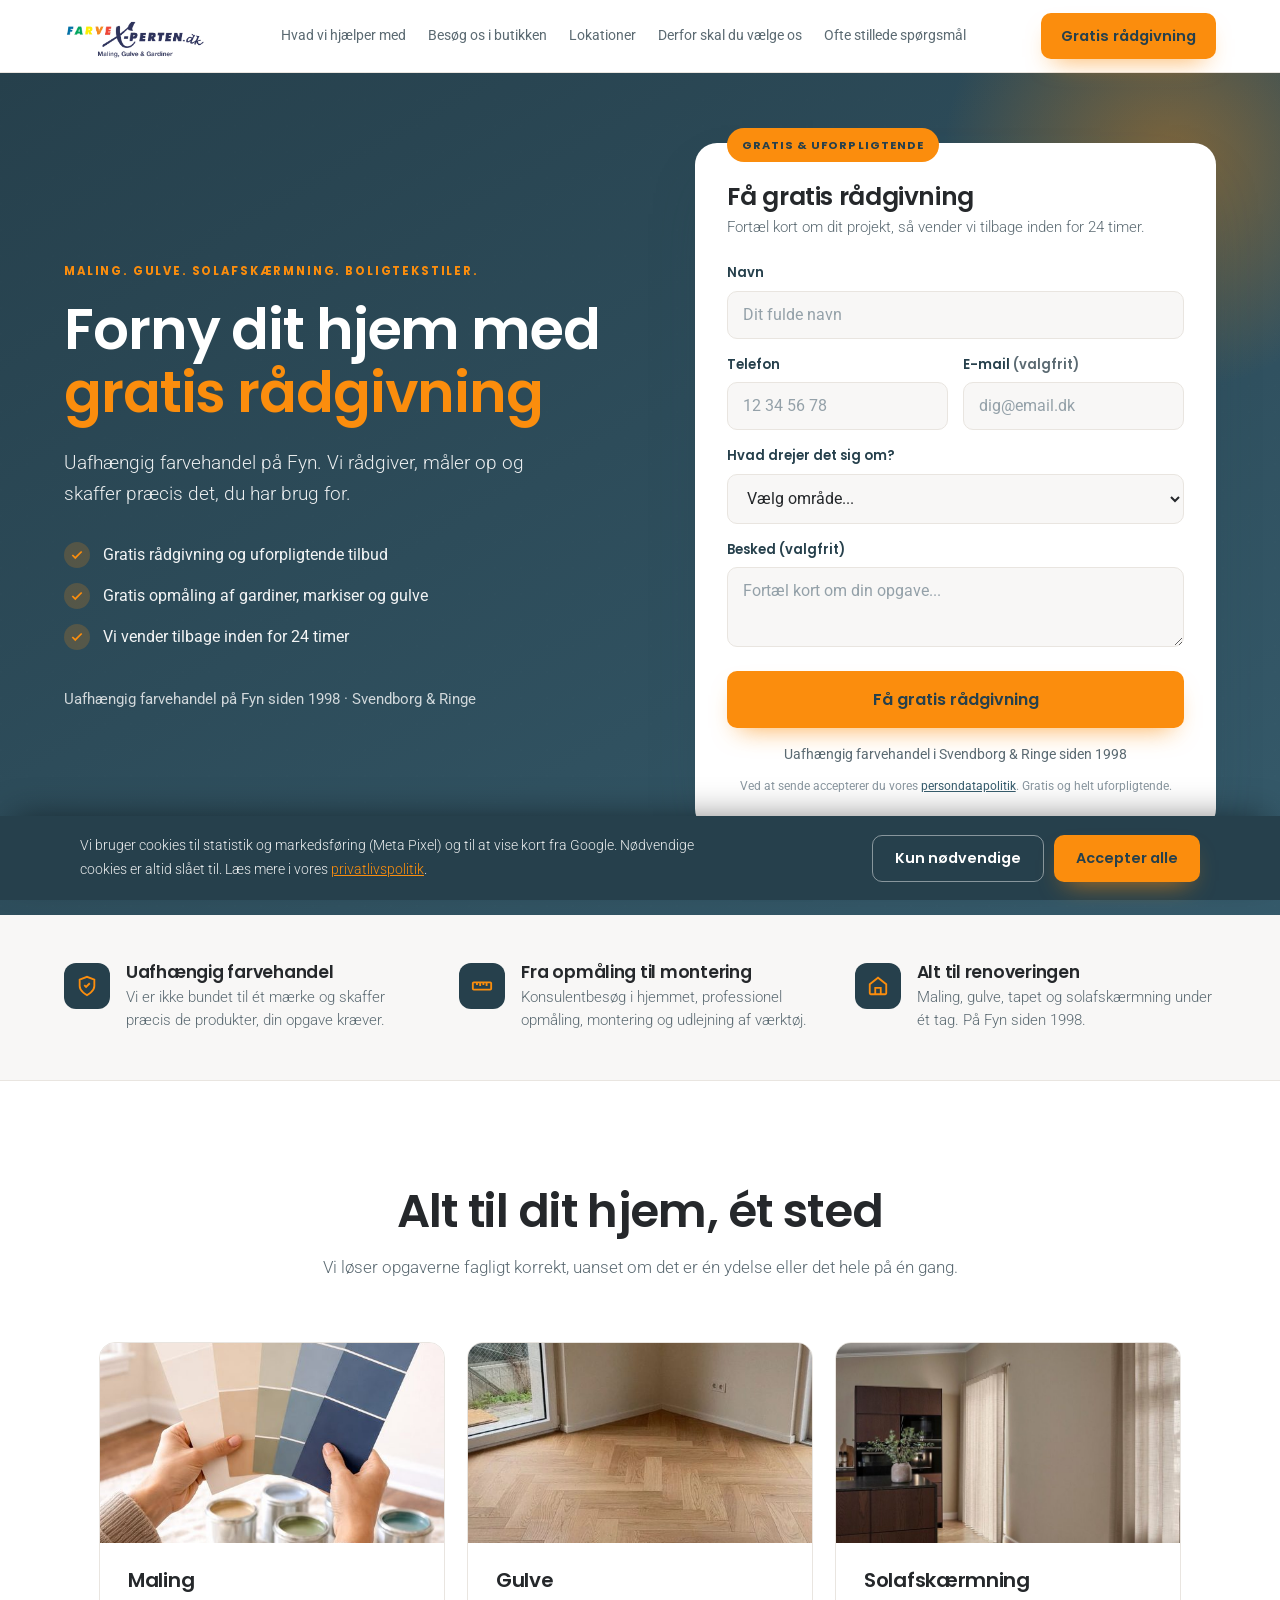
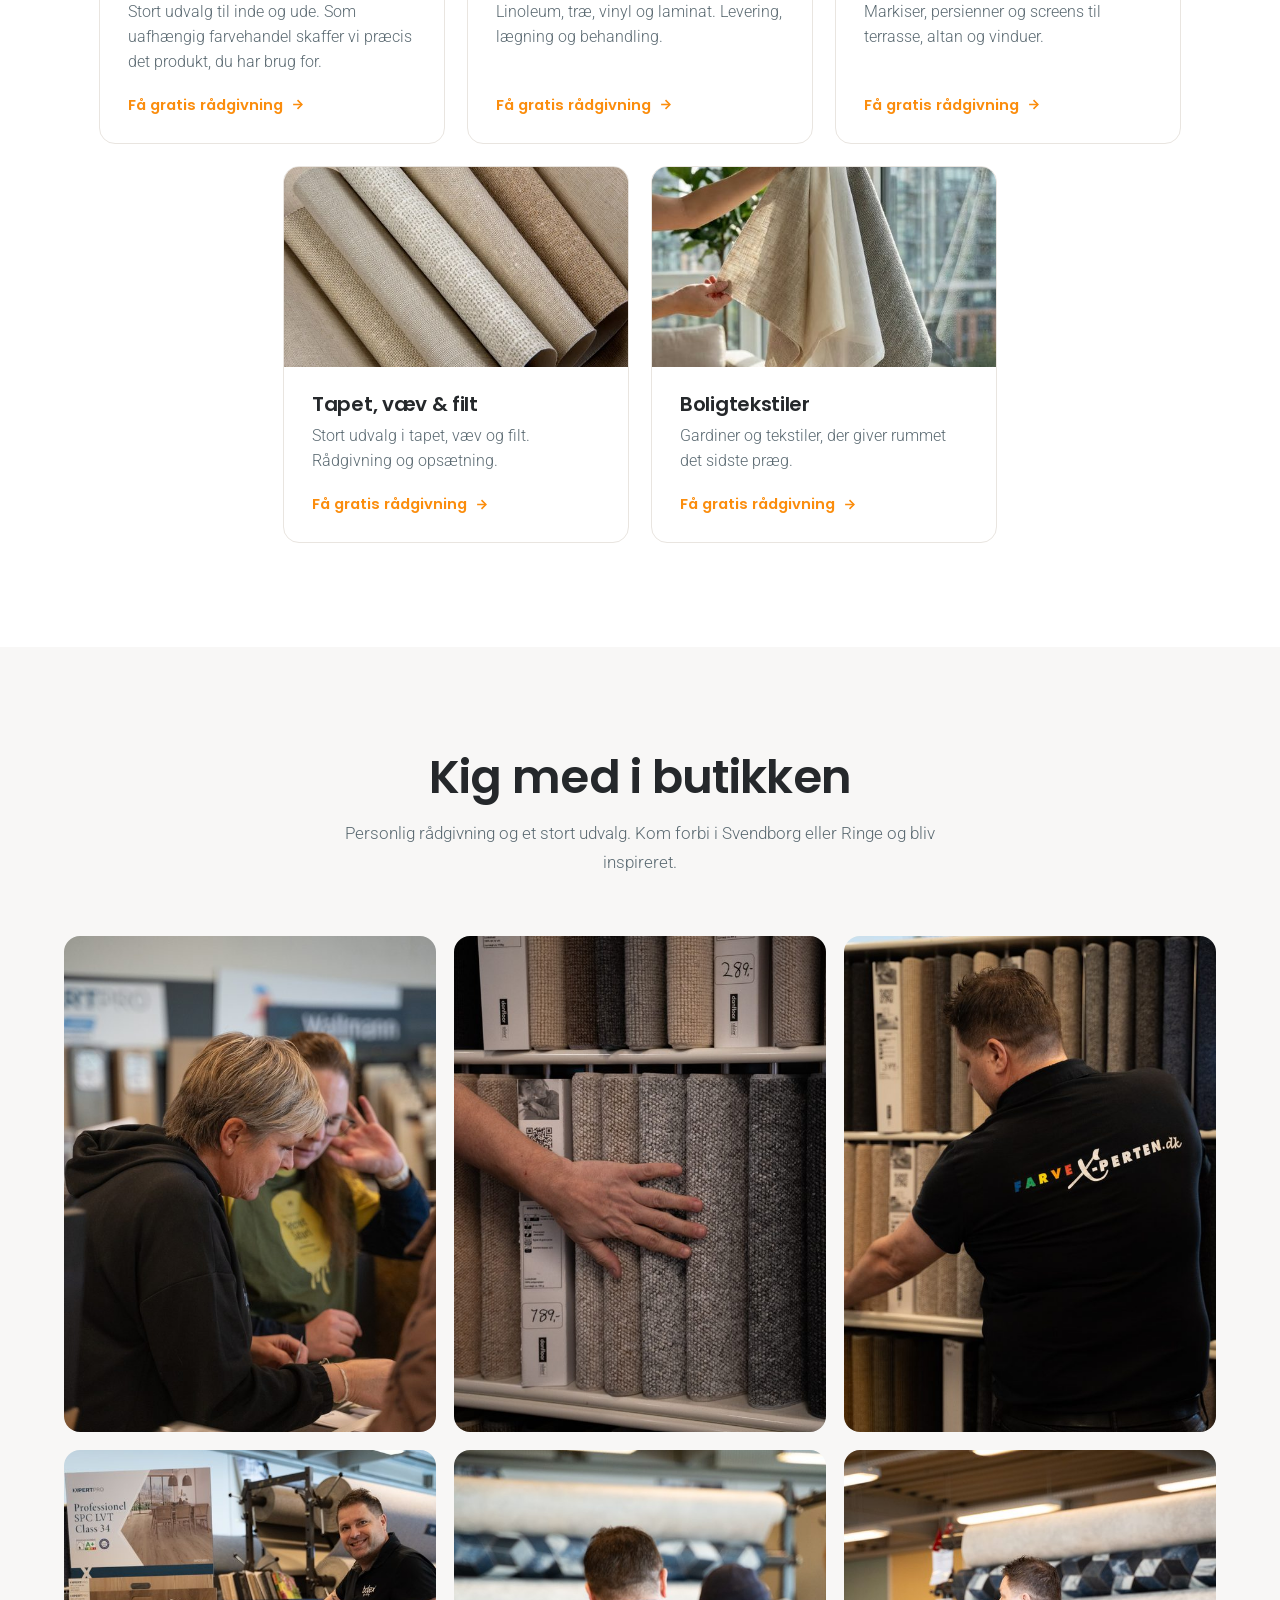
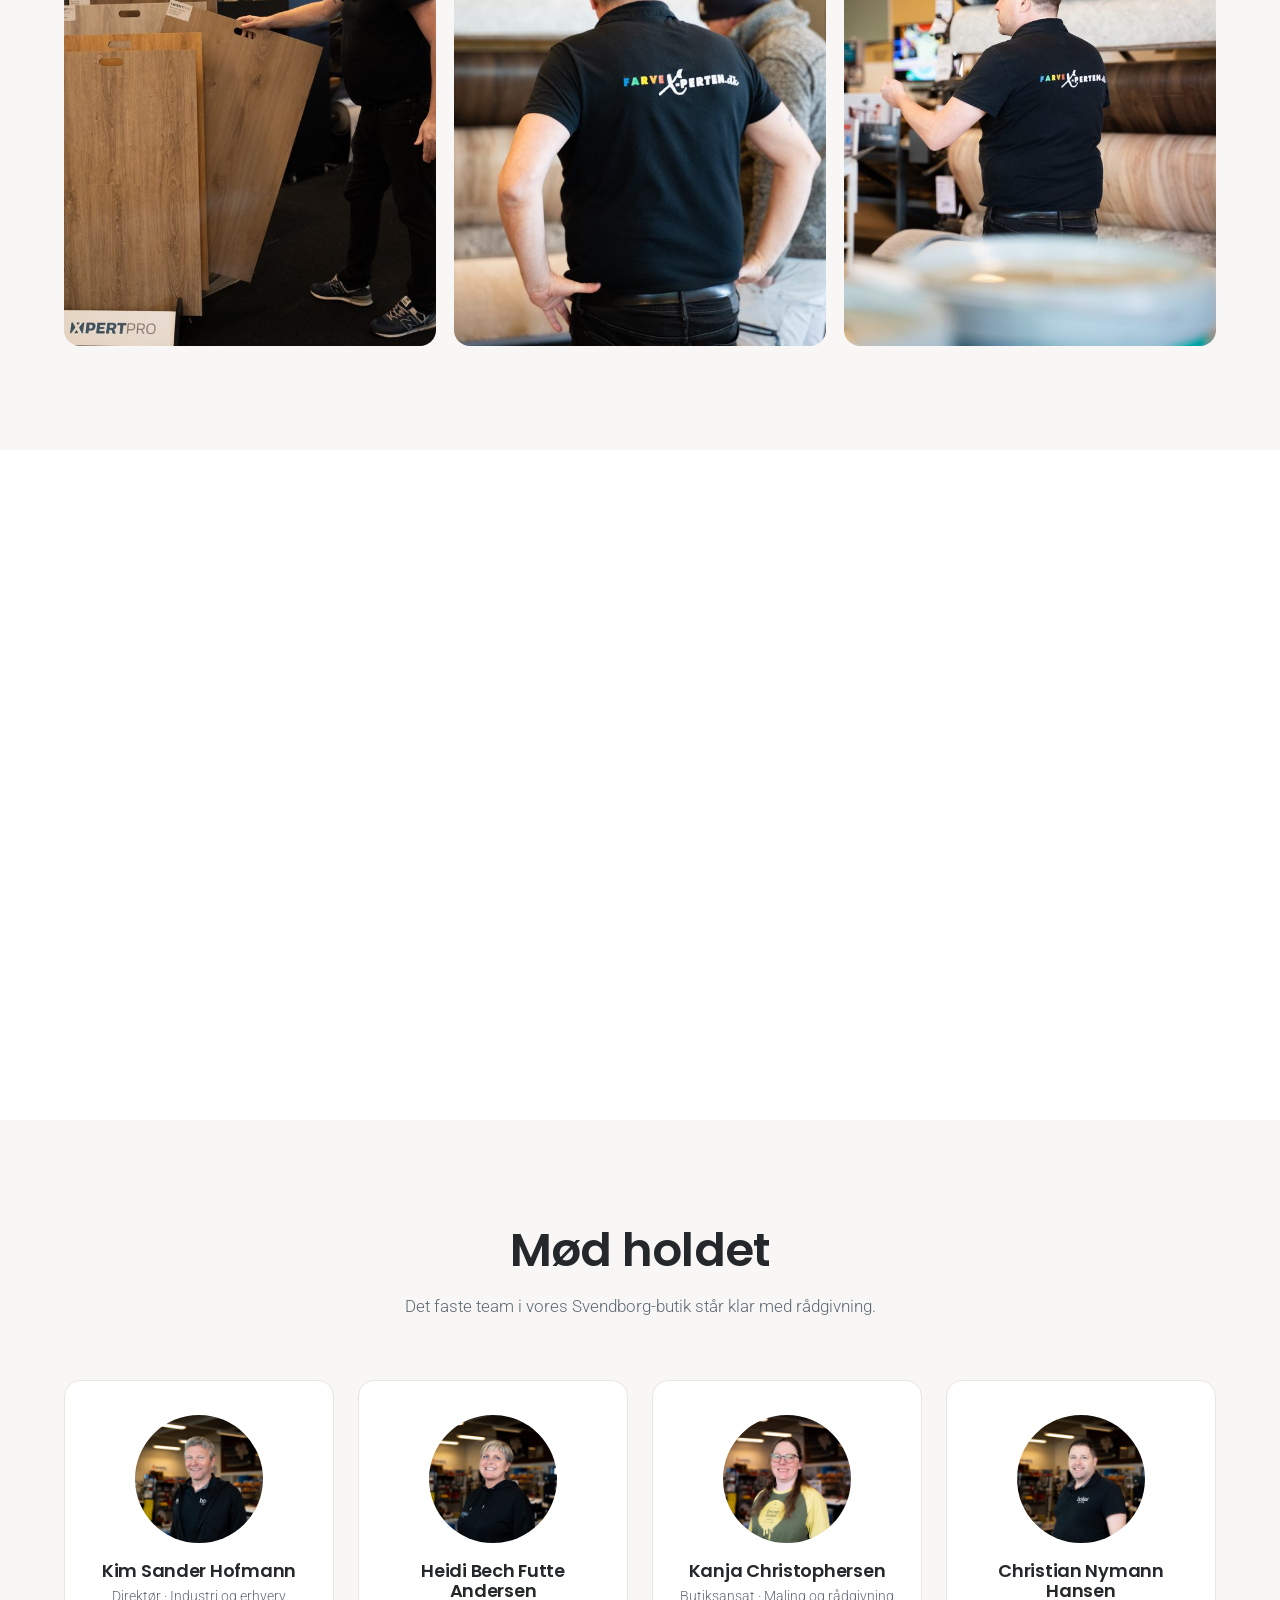
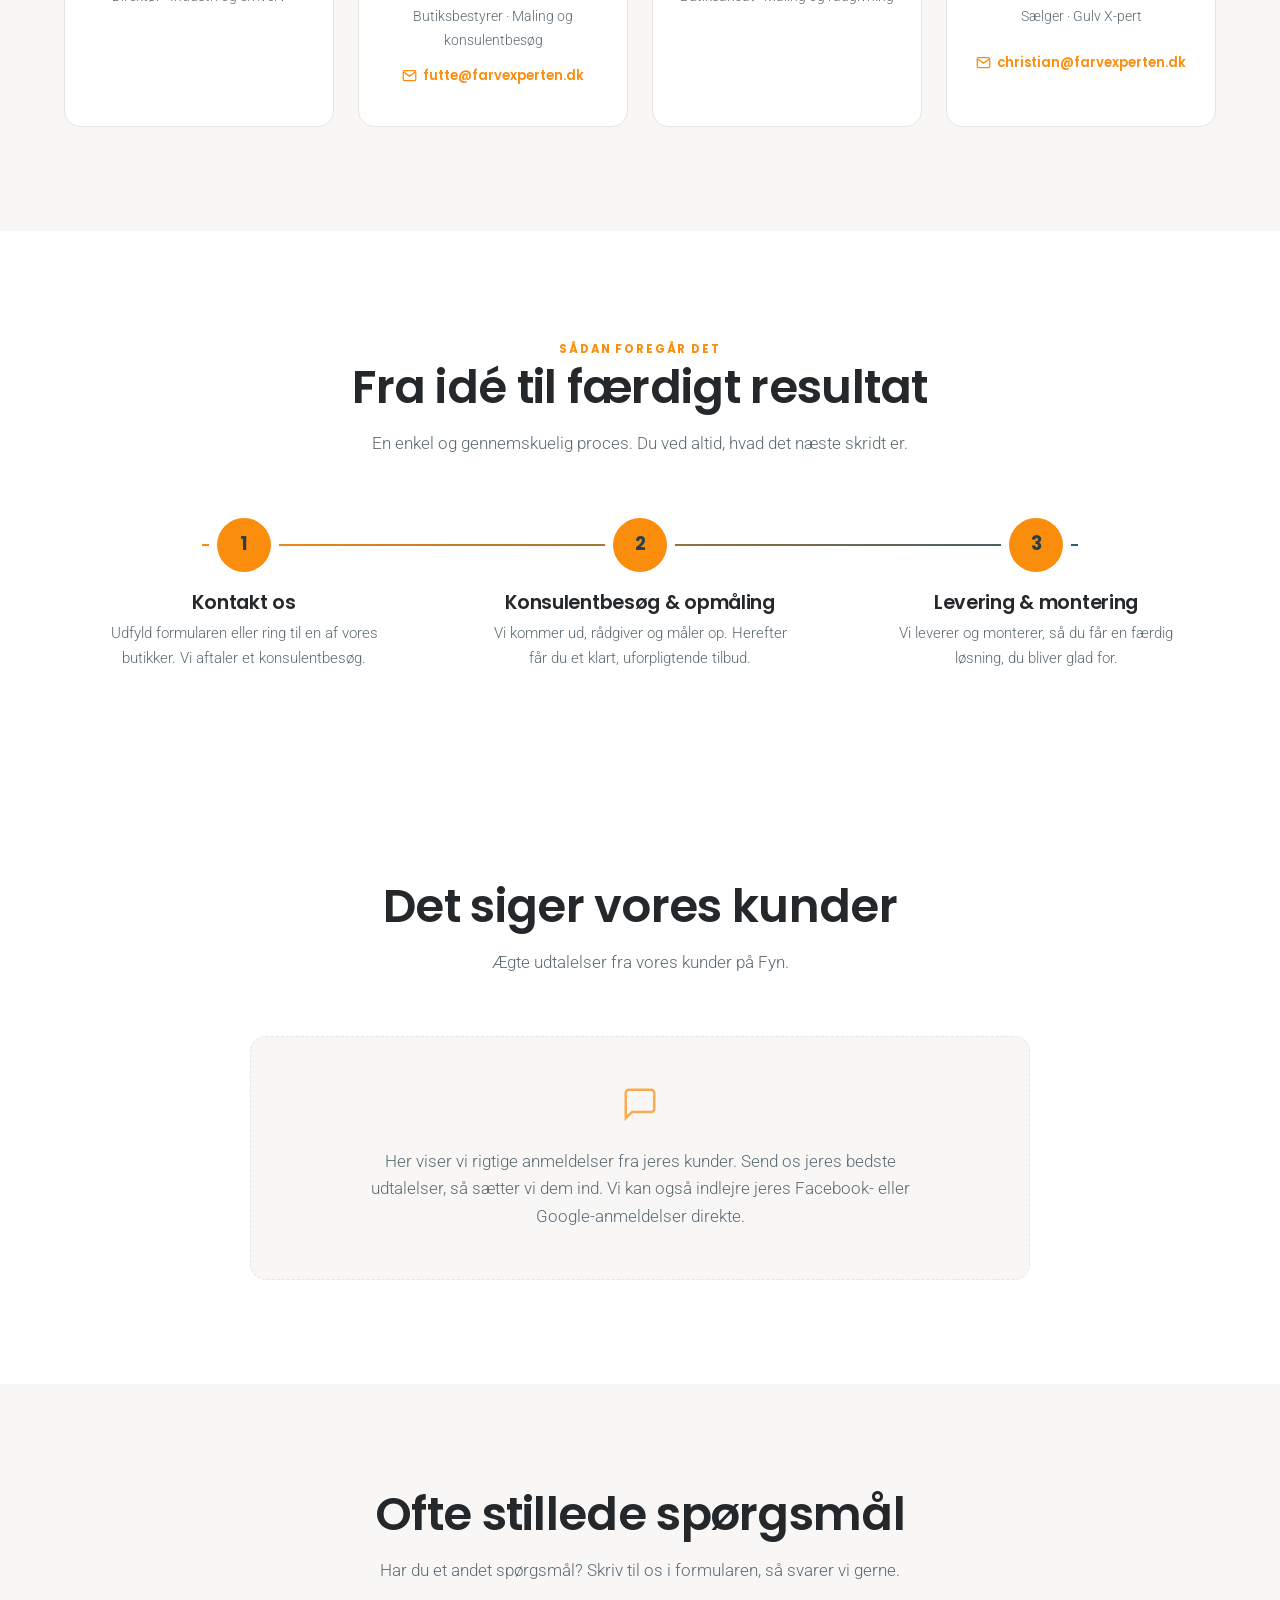
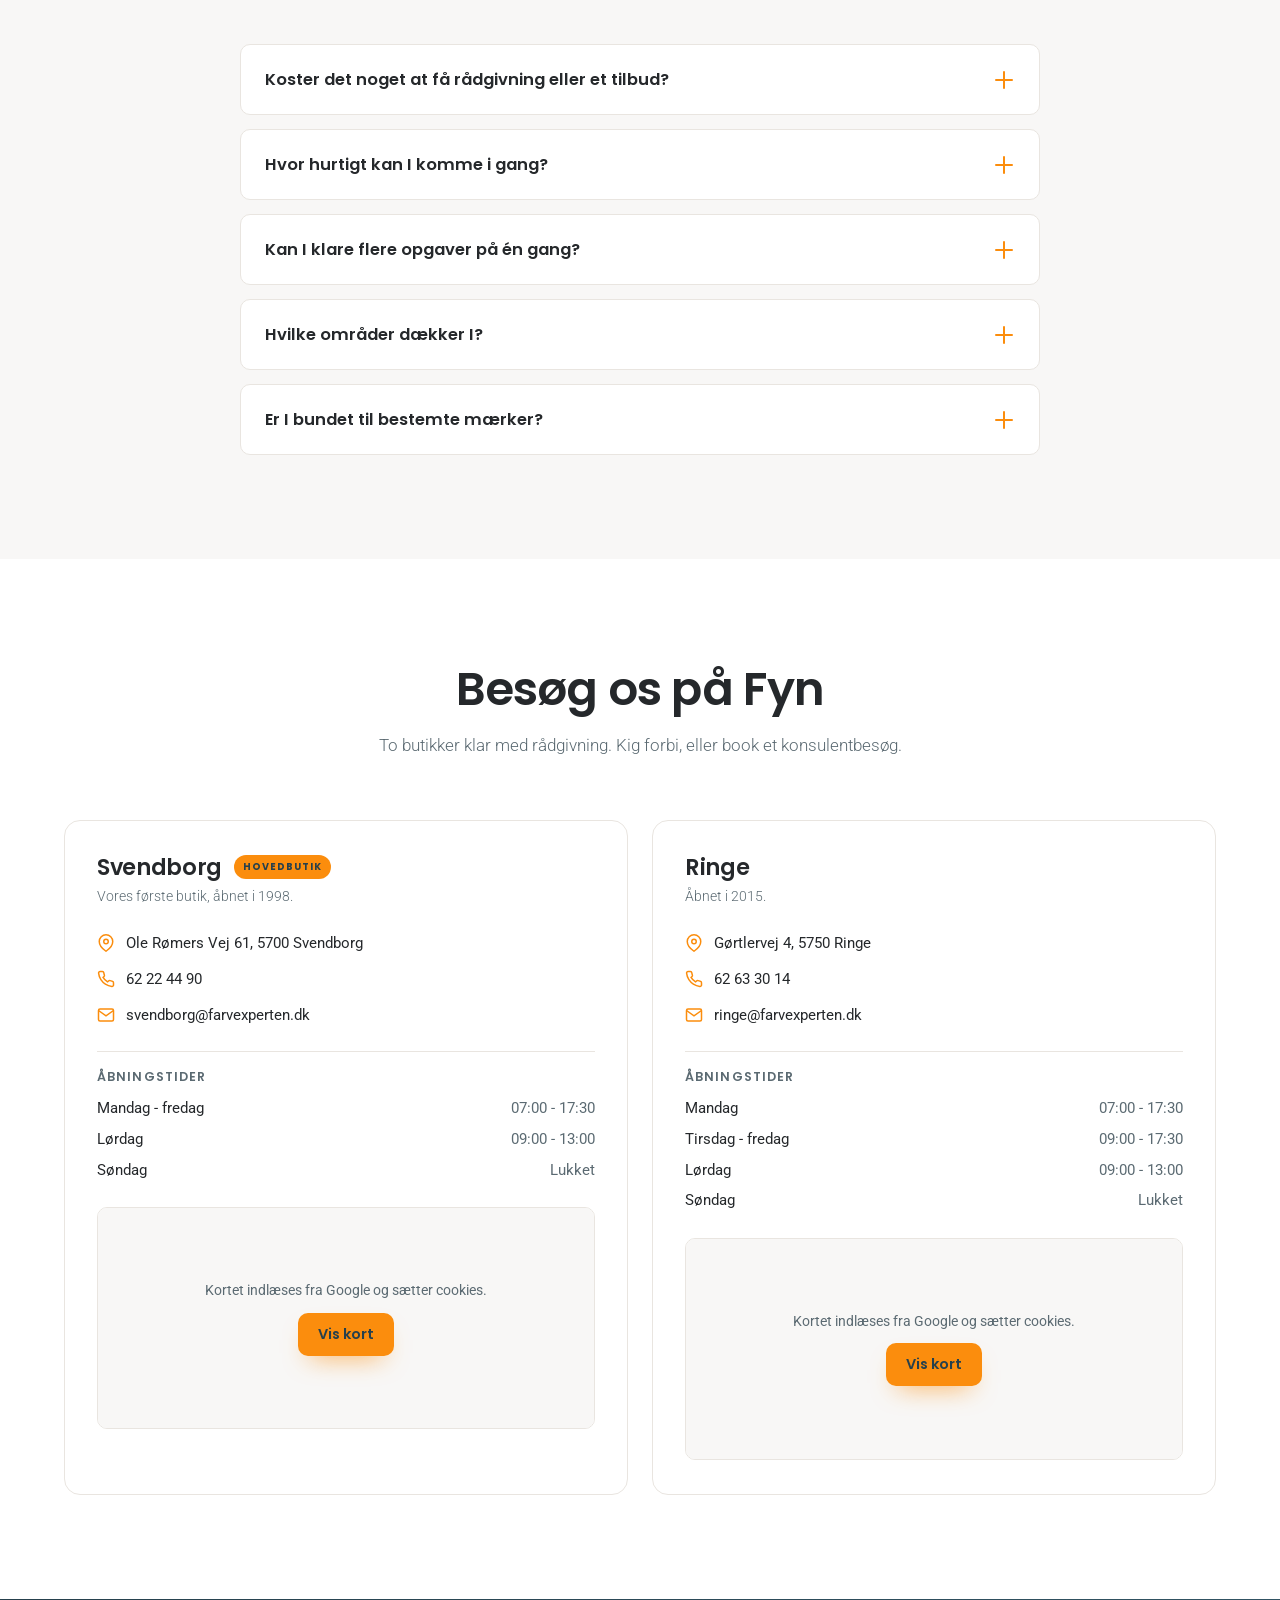
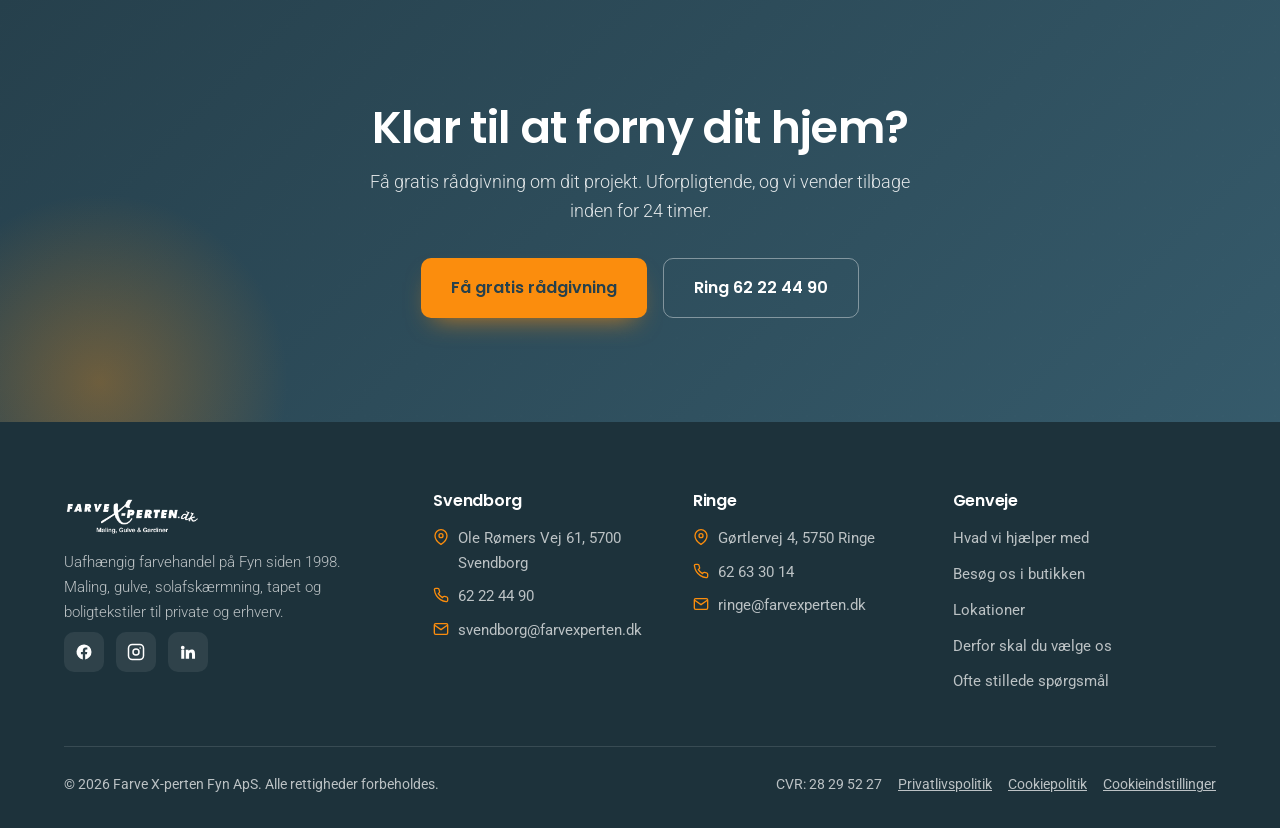
==== commit a1e908ae: "Send hashed customer data with Lead (Advanced Matching) Event Match Quality was 3.7/10 with 0% cover" ====
--- a/index.html
+++ b/index.html
@@ -954,6 +954,42 @@
 // Bemærk: serveren skal SHA-256-hashe e-mail og telefon, før de sendes til Meta.
 var CAPI_ENDPOINT='';   // fx 'https://hook.eu2.make.com/xxxxxxxxxxxx'
 function fxCookie(n){var m=document.cookie.match('(^|;)\\s*'+n+'\\s*=\\s*([^;]*)');return m?m[2]:'';}
+
+// ---- Advanced Matching ----
+// Kundens oplysninger sendes med Lead-eventet, så Meta kan matche
+// konverteringen mod en profil og lære, hvem der rent faktisk skriver sig op.
+// Metas pixel hasher værdierne i browseren, før de sendes, så de forlader
+// aldrig maskinen i klartekst.
+var FX_PIXEL_ID='1945994255700190';
+// Kun disse forældresider må modtage persondata. Er siden indlejret et andet
+// sted, sendes eventet uden oplysninger i stedet for at lække dem.
+var FX_ALLOWED_PARENTS=['https://farvexperten.com','https://www.farvexperten.com'];
+function fxParentOrigin(){
+  try{
+    if(window.location.ancestorOrigins && window.location.ancestorOrigins.length){
+      return window.location.ancestorOrigins[0];
+    }
+    if(document.referrer){return new URL(document.referrer).origin;}
+  }catch(e){}
+  return '';
+}
+function fxPhone(v){
+  var d=(v||'').replace(/\D/g,'');
+  if(!d) return '';
+  if(d.length===8) d='45'+d;            // dansk nummer uden landekode
+  return d;
+}
+function fxUserData(fd){
+  var u={};
+  var em=(fd.get('email')||'').trim().toLowerCase();
+  var ph=fxPhone(fd.get('Telefon'));
+  var navn=(fd.get('Navn')||'').trim().toLowerCase().split(/\s+/).filter(Boolean);
+  if(em) u.em=em;
+  if(ph) u.ph=ph;
+  if(navn[0]) u.fn=navn[0];
+  if(navn.length>1) u.ln=navn[navn.length-1];
+  return u;
+}
 function fxEventId(){
   if(window.crypto&&crypto.randomUUID){return crypto.randomUUID();}
   return 'lead-'+Date.now()+'-'+Math.random().toString(16).slice(2,10);
@@ -987,19 +1023,28 @@
     .then(function(r){return r.json();})
     .then(function(data){
       if(!data.success){throw new Error(data.message||'send_failed');}
+      var user=fxUserData(fd);
       // Meta Pixel: kun ved bekræftet afsendelse, med segmentering på ydelse
-      if(window.fbq){fbq('track','Lead',{
-        content_category: fd.get('Område')||'Ikke angivet'
-      },{eventID:eventId});}
+      if(window.fbq){
+        // Advanced Matching sættes via init; pixel'en hasher selv værdierne
+        if(Object.keys(user).length){try{fbq('init',FX_PIXEL_ID,user);}catch(e){}}
+        fbq('track','Lead',{content_category: fd.get('Område')||'Ikke angivet'},{eventID:eventId});
+      }
       // Kører siden i en iframe (fx en GHL-funnel)? Så sendes eventet op til
       // forældresiden, hvor Pixel'en ligger med first-party cookies. Uden det
       // ville Lead-eventet være låst inde i iframen.
       if(window.parent && window.parent!==window){
         try{
+          var parentOrigin=fxParentOrigin();
+          var tillid=FX_ALLOWED_PARENTS.indexOf(parentOrigin)!==-1;
           window.parent.postMessage({
             source:'farvexperten', event:'Lead', eventID:eventId,
-            content_category: fd.get('Område')||'Ikke angivet'
-          },'*');
+            content_category: fd.get('Område')||'Ikke angivet',
+            // Persondata sendes kun til en kendt forældreside, og målrettet
+            // dens origin. Er siden indlejret et fremmed sted, fyrer eventet
+            // stadig, men uden oplysninger.
+            user: tillid ? user : undefined
+          }, tillid ? parentOrigin : '*');
         }catch(e){}
       }
       // Samme event til CAPI med identisk event_id (deduplikering)
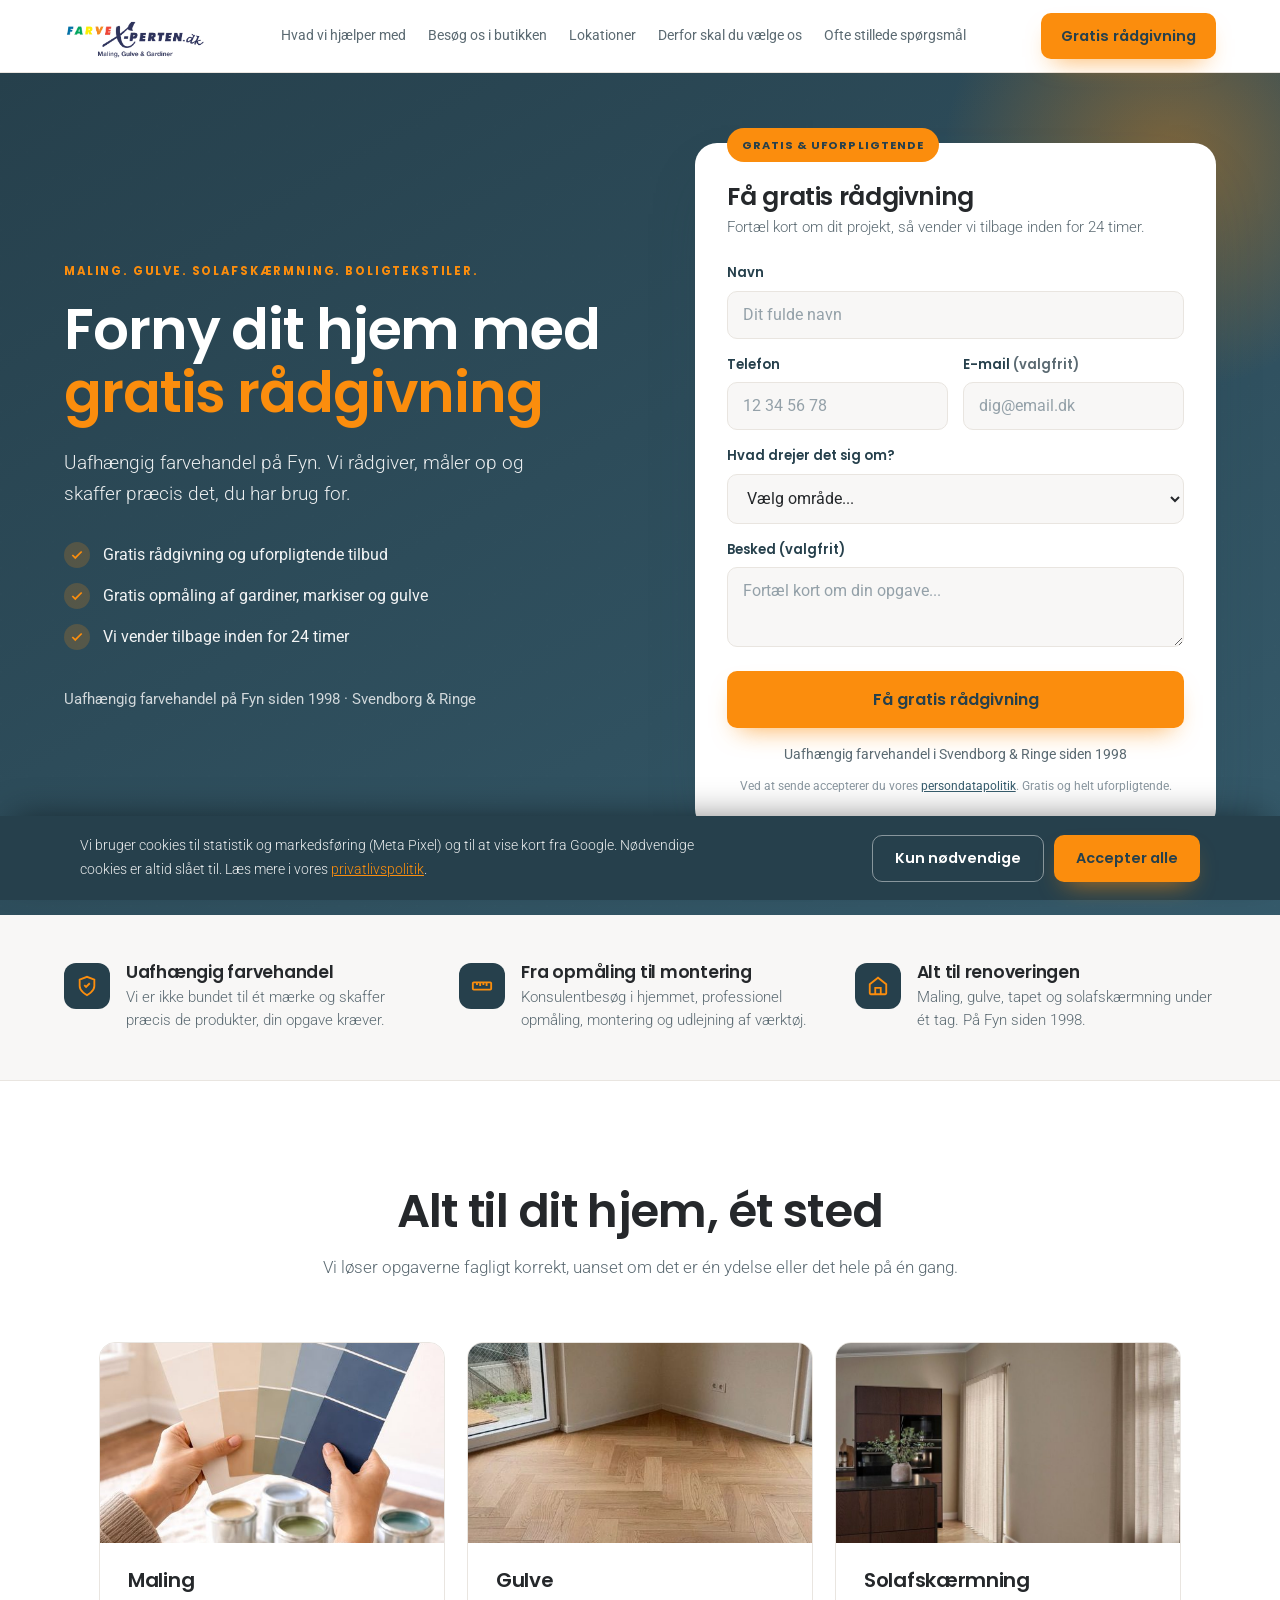
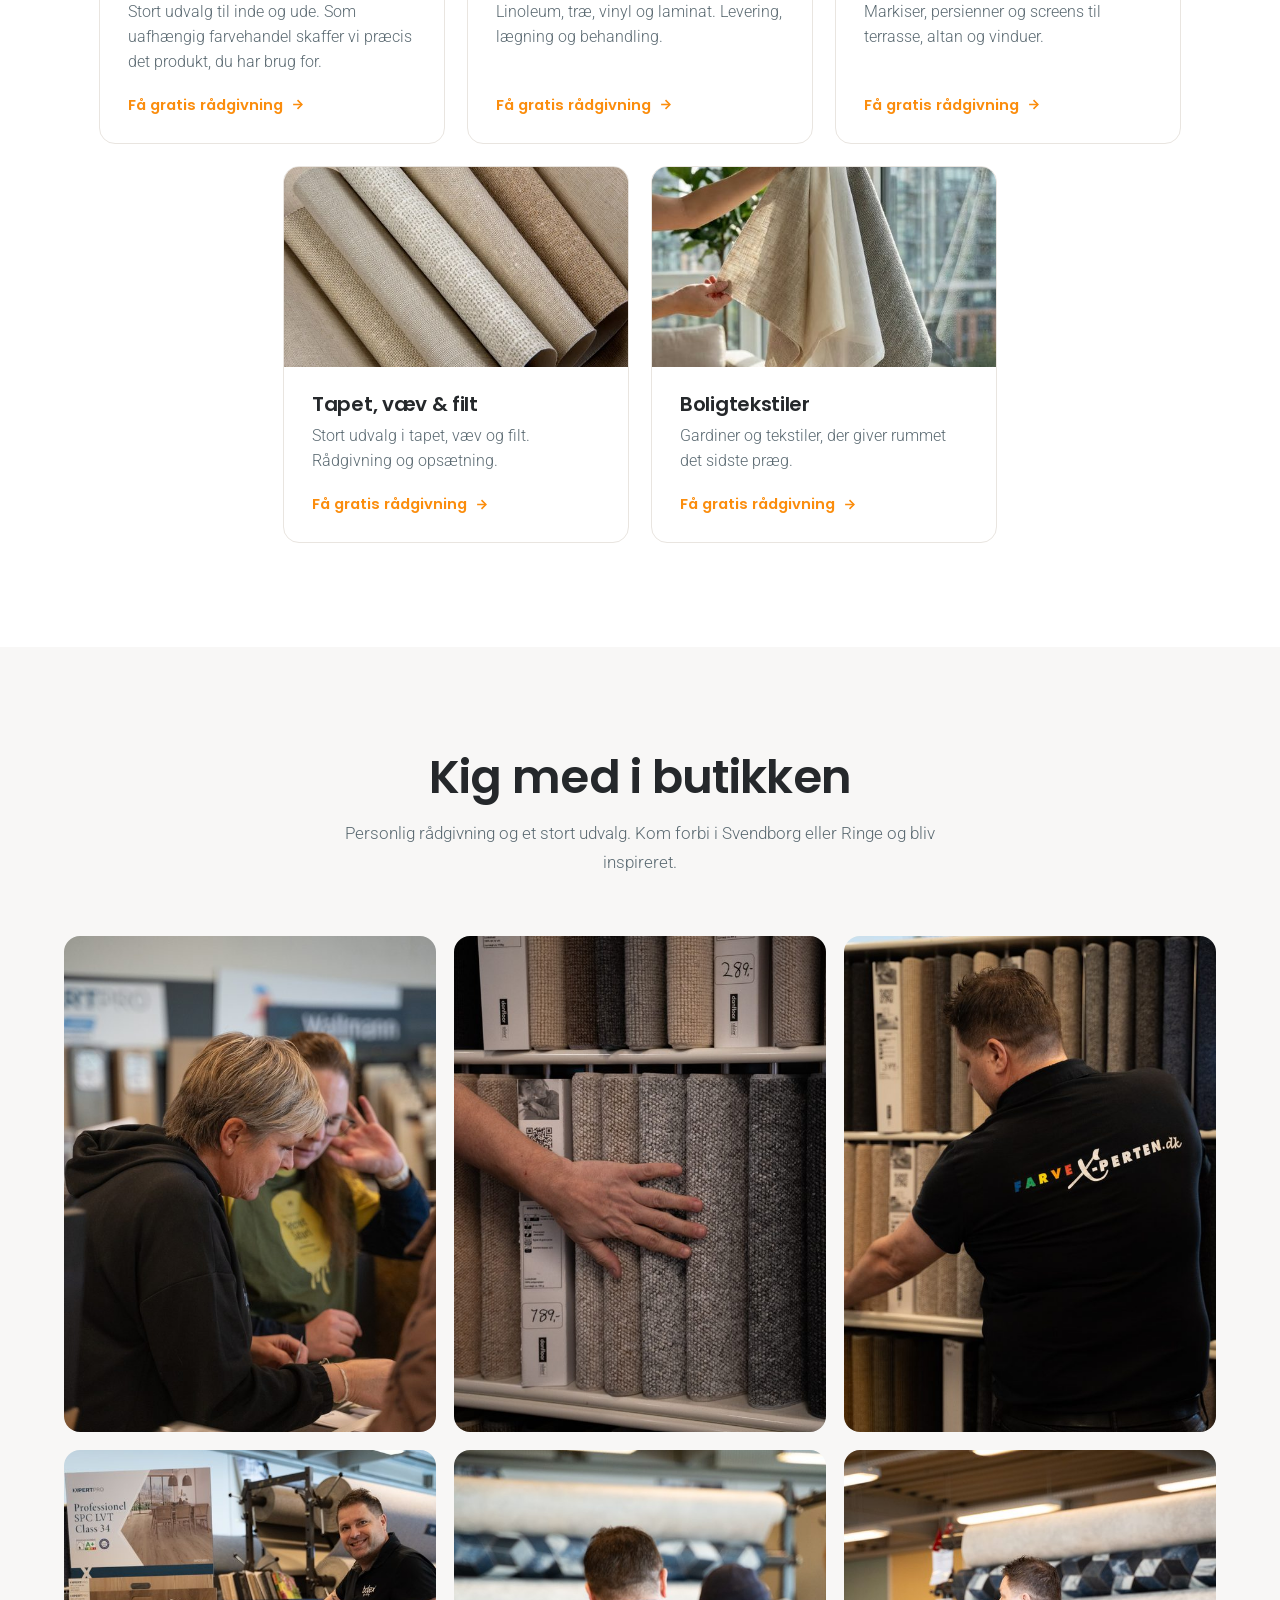
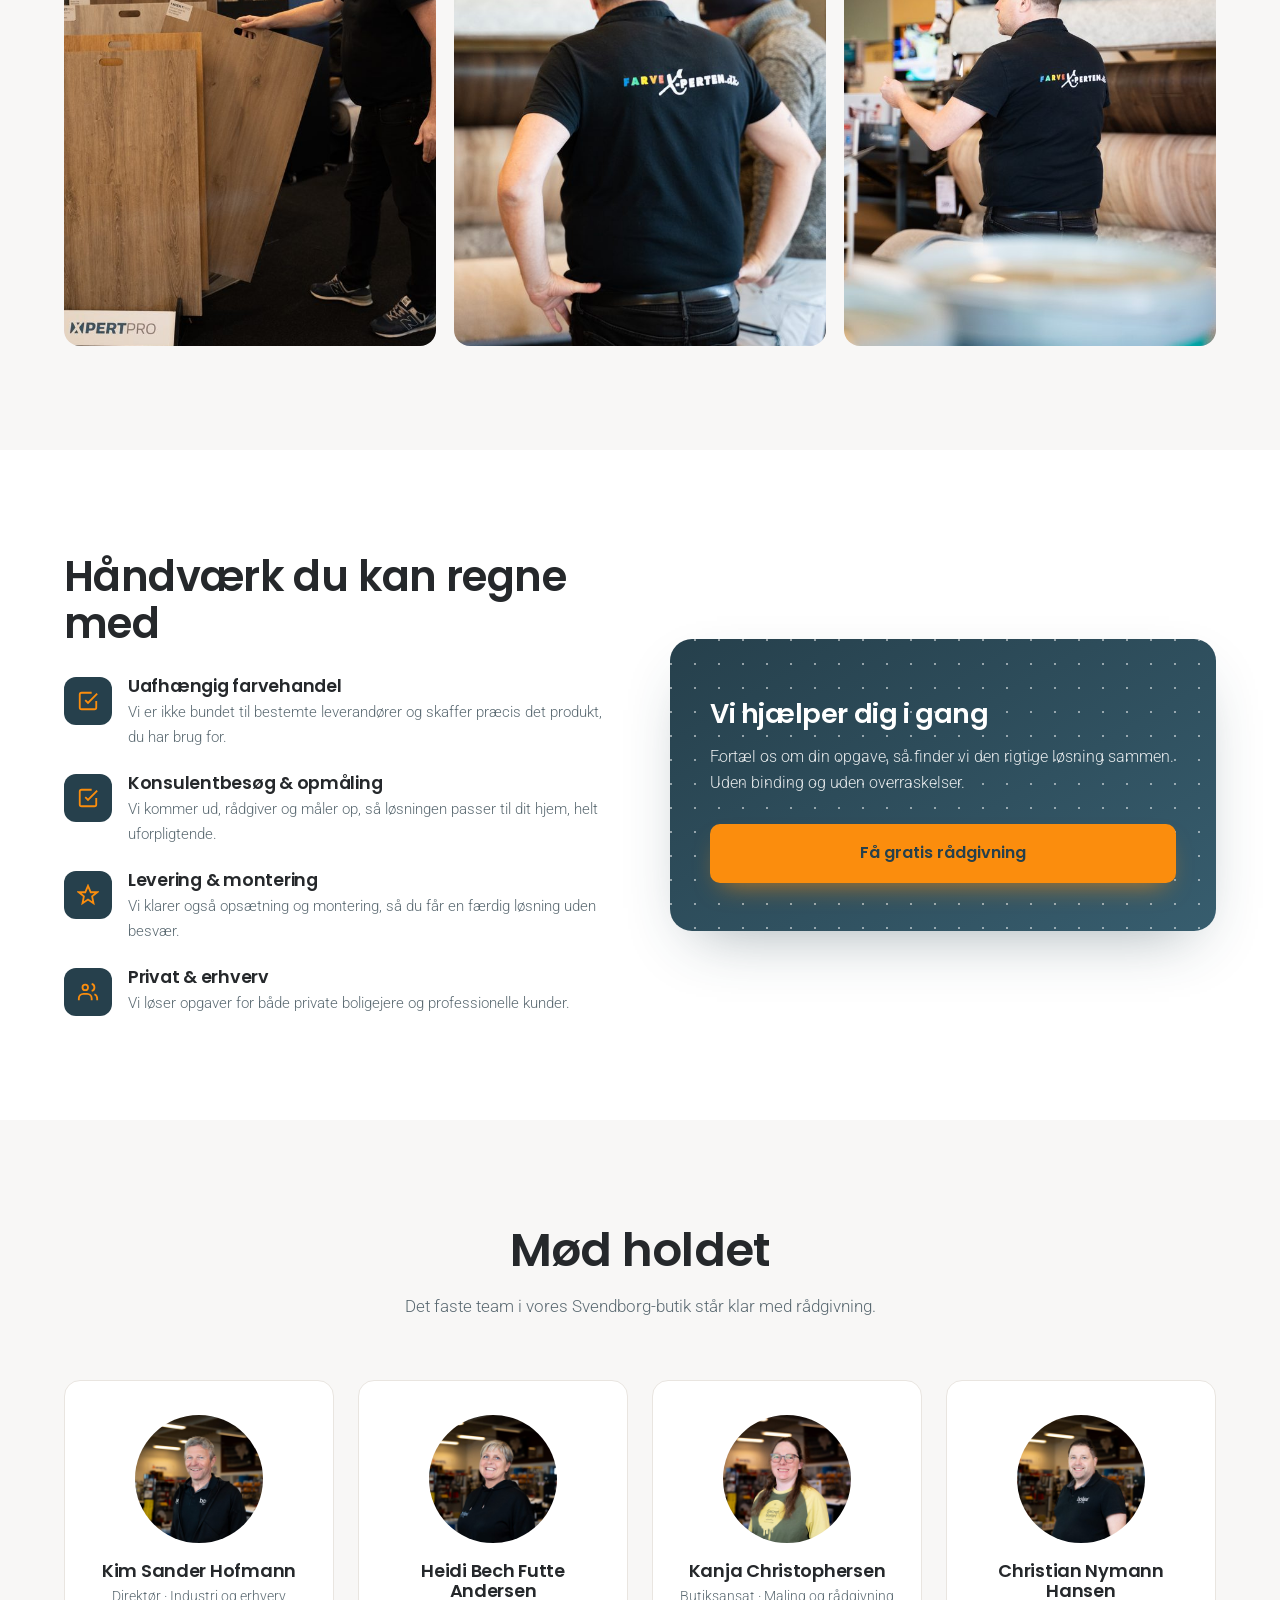
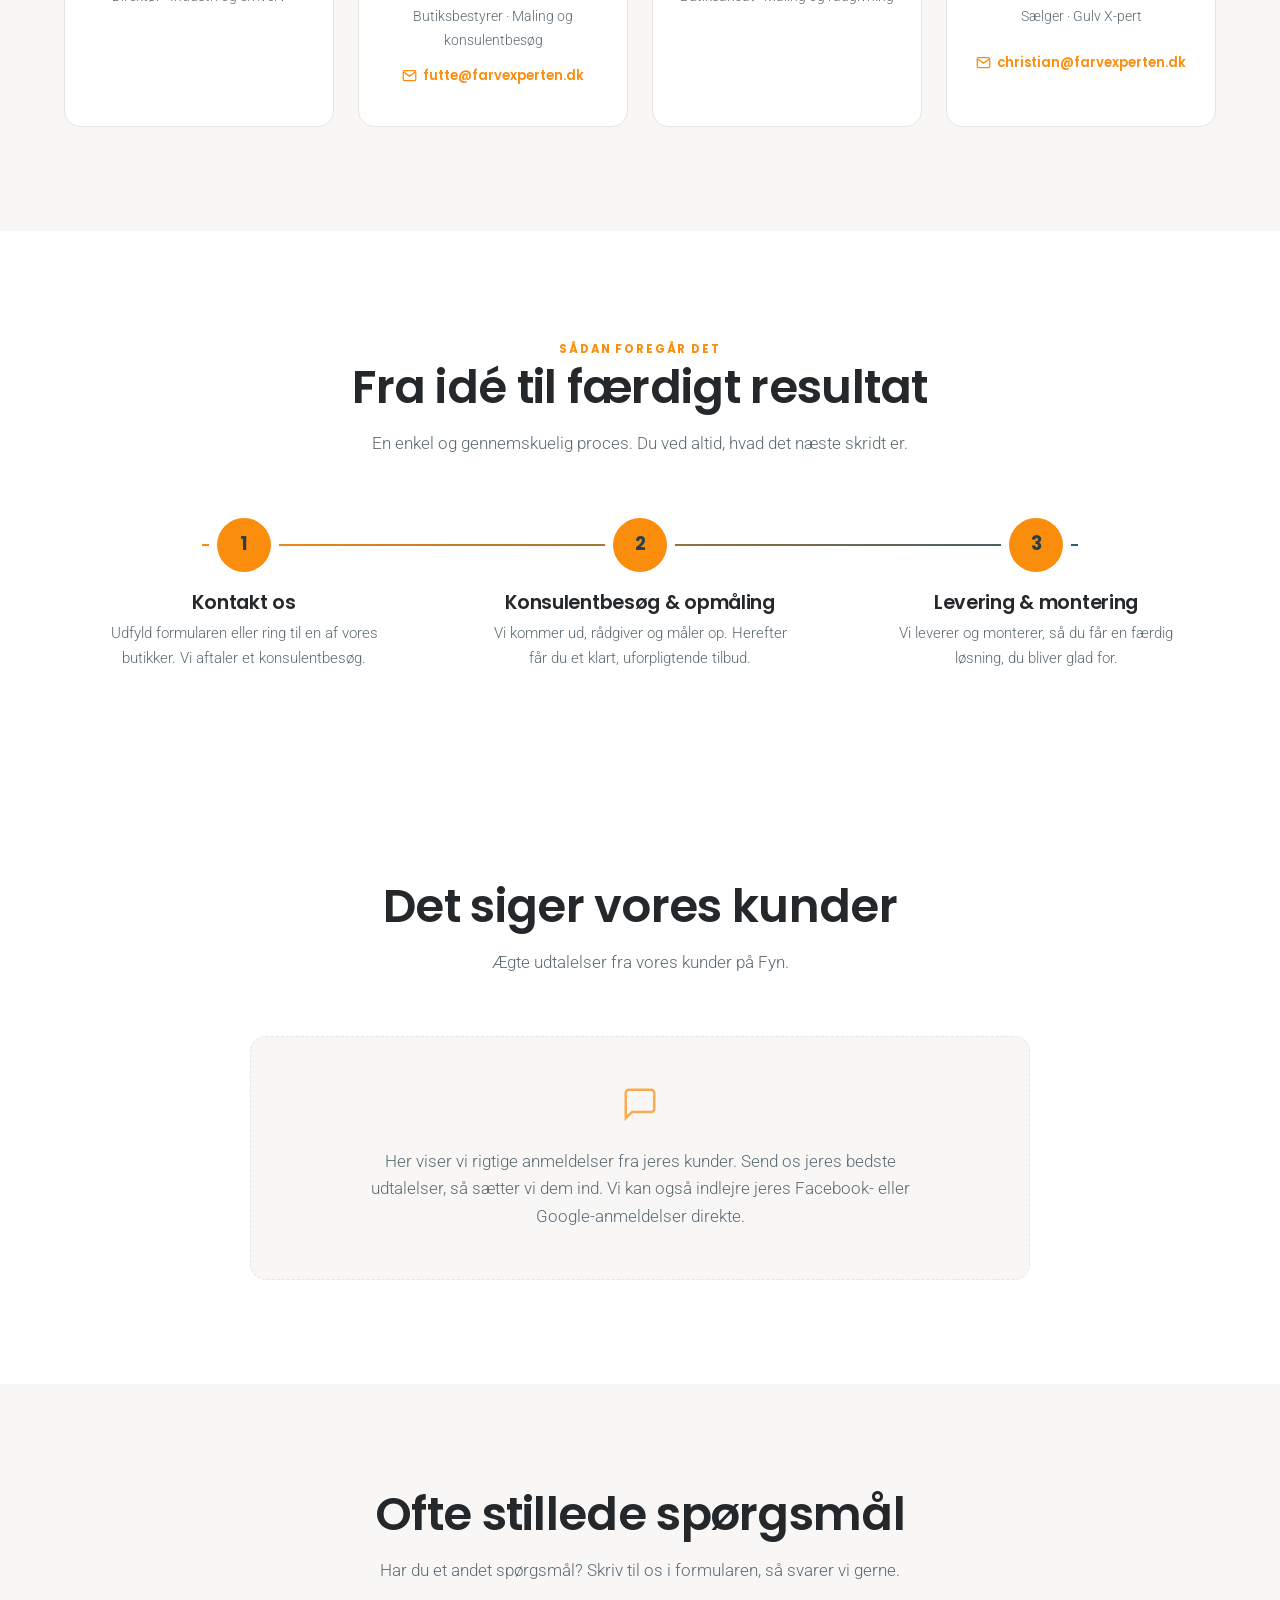
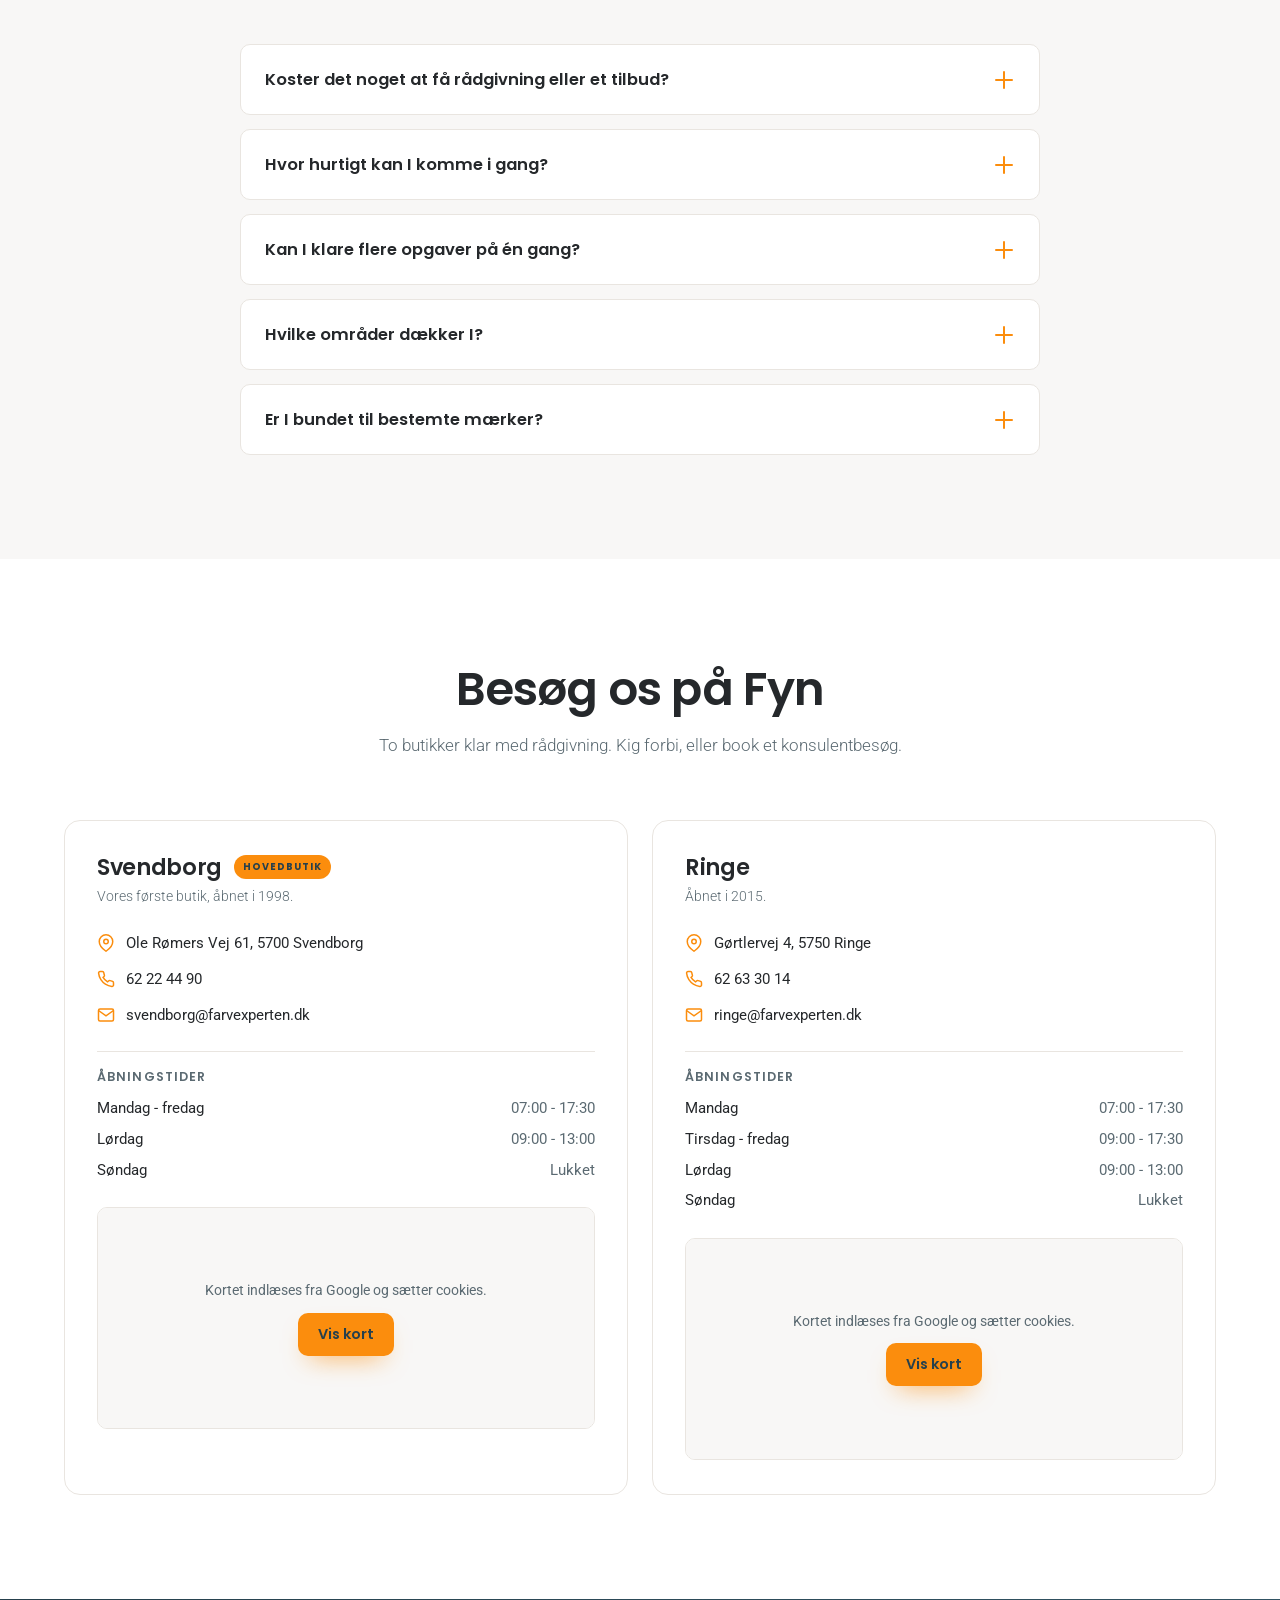
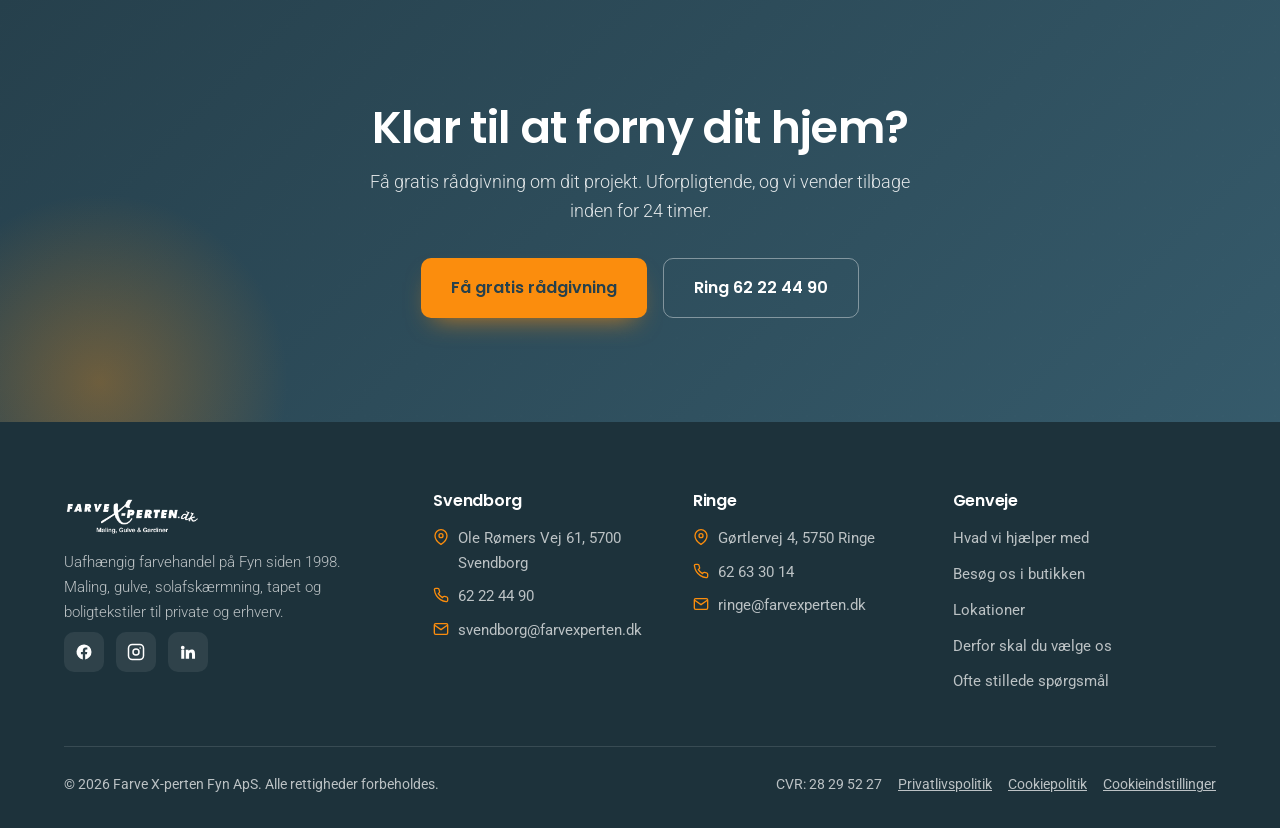
==== commit 266ab337: "Pass Advanced Matching data regardless of the embedding domain The origin allow-list meant Advanced " ====
--- a/index.html
+++ b/index.html
@@ -961,9 +961,12 @@
 // Metas pixel hasher værdierne i browseren, før de sendes, så de forlader
 // aldrig maskinen i klartekst.
 var FX_PIXEL_ID='1945994255700190';
-// Kun disse forældresider må modtage persondata. Er siden indlejret et andet
-// sted, sendes eventet uden oplysninger i stedet for at lække dem.
-var FX_ALLOWED_PARENTS=['https://farvexperten.com','https://www.farvexperten.com'];
+// Oplysningerne sendes til den side, siden er indlejret i, uanset domæne, så
+// Advanced Matching ikke går tabt, hvis funnelen flyttes. Beskeden adresseres
+// til forældresidens konkrete origin i stedet for at udsendes bredt.
+// Bemærk: den, der indlejrer siden, kan dermed læse oplysningerne. Skal det
+// begrænses, udfyldes listen herunder med de tilladte domæner.
+var FX_ALLOWED_PARENTS=[];   // tom = alle domæner tillades
 function fxParentOrigin(){
   try{
     if(window.location.ancestorOrigins && window.location.ancestorOrigins.length){
@@ -1036,15 +1039,14 @@
       if(window.parent && window.parent!==window){
         try{
           var parentOrigin=fxParentOrigin();
-          var tillid=FX_ALLOWED_PARENTS.indexOf(parentOrigin)!==-1;
+          // Er listen tom, tillades alle domæner. Er den udfyldt, sendes
+          // oplysningerne kun til de nævnte.
+          var tillid=!FX_ALLOWED_PARENTS.length || FX_ALLOWED_PARENTS.indexOf(parentOrigin)!==-1;
           window.parent.postMessage({
             source:'farvexperten', event:'Lead', eventID:eventId,
             content_category: fd.get('Område')||'Ikke angivet',
-            // Persondata sendes kun til en kendt forældreside, og målrettet
-            // dens origin. Er siden indlejret et fremmed sted, fyrer eventet
-            // stadig, men uden oplysninger.
             user: tillid ? user : undefined
-          }, tillid ? parentOrigin : '*');
+          }, (tillid && parentOrigin) ? parentOrigin : '*');
         }catch(e){}
       }
       // Samme event til CAPI med identisk event_id (deduplikering)
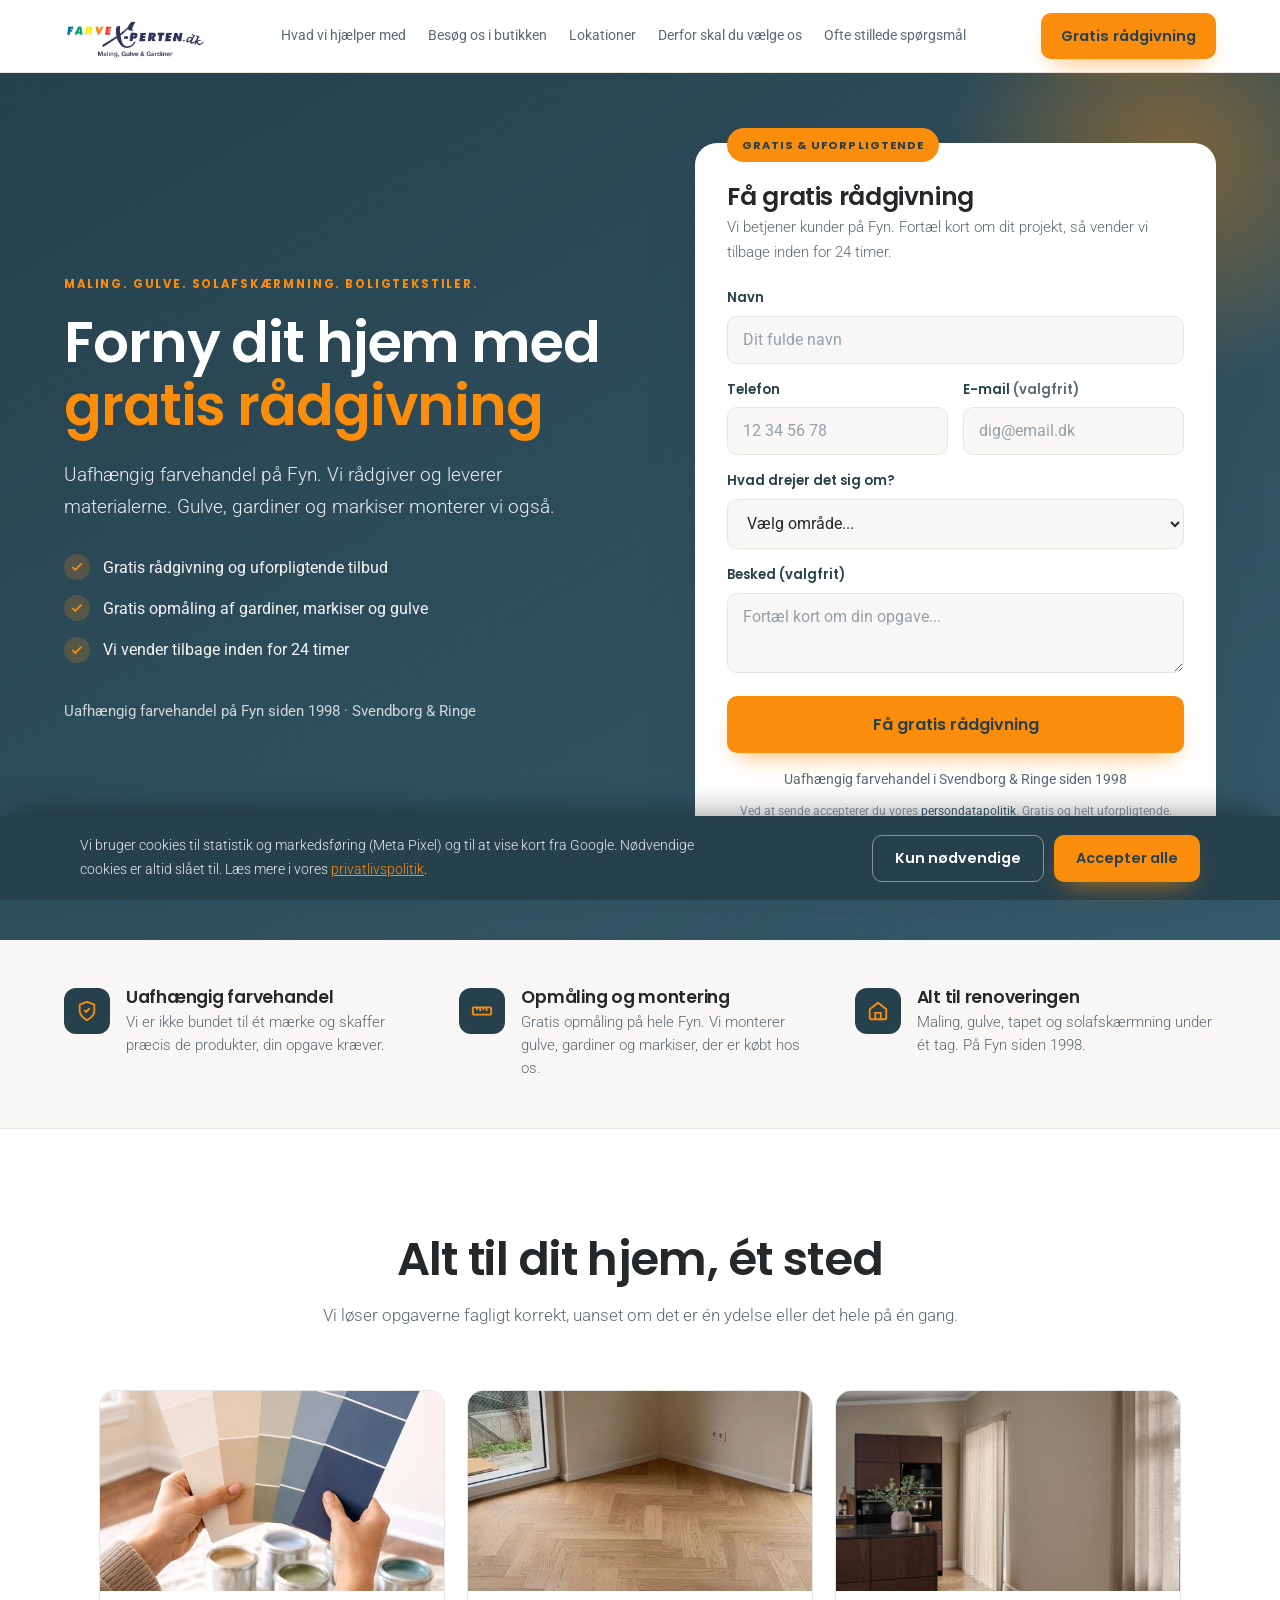
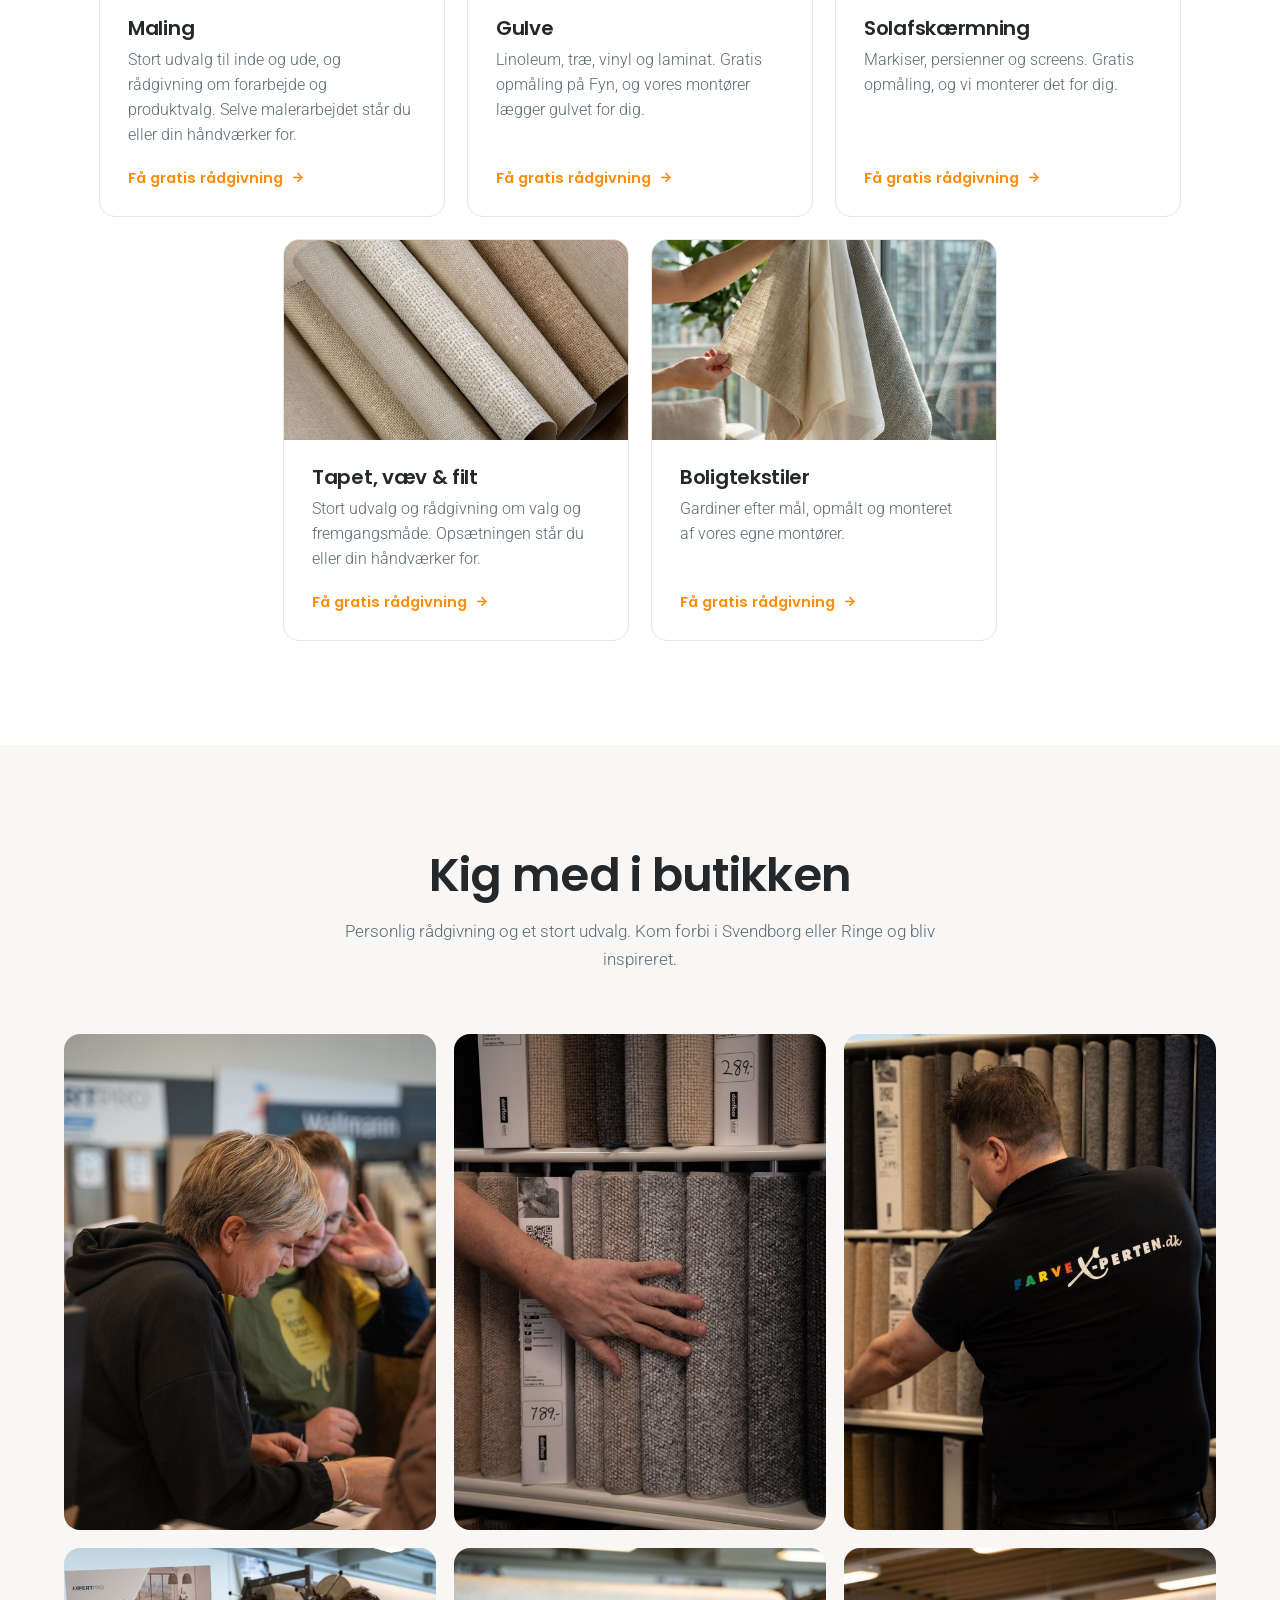
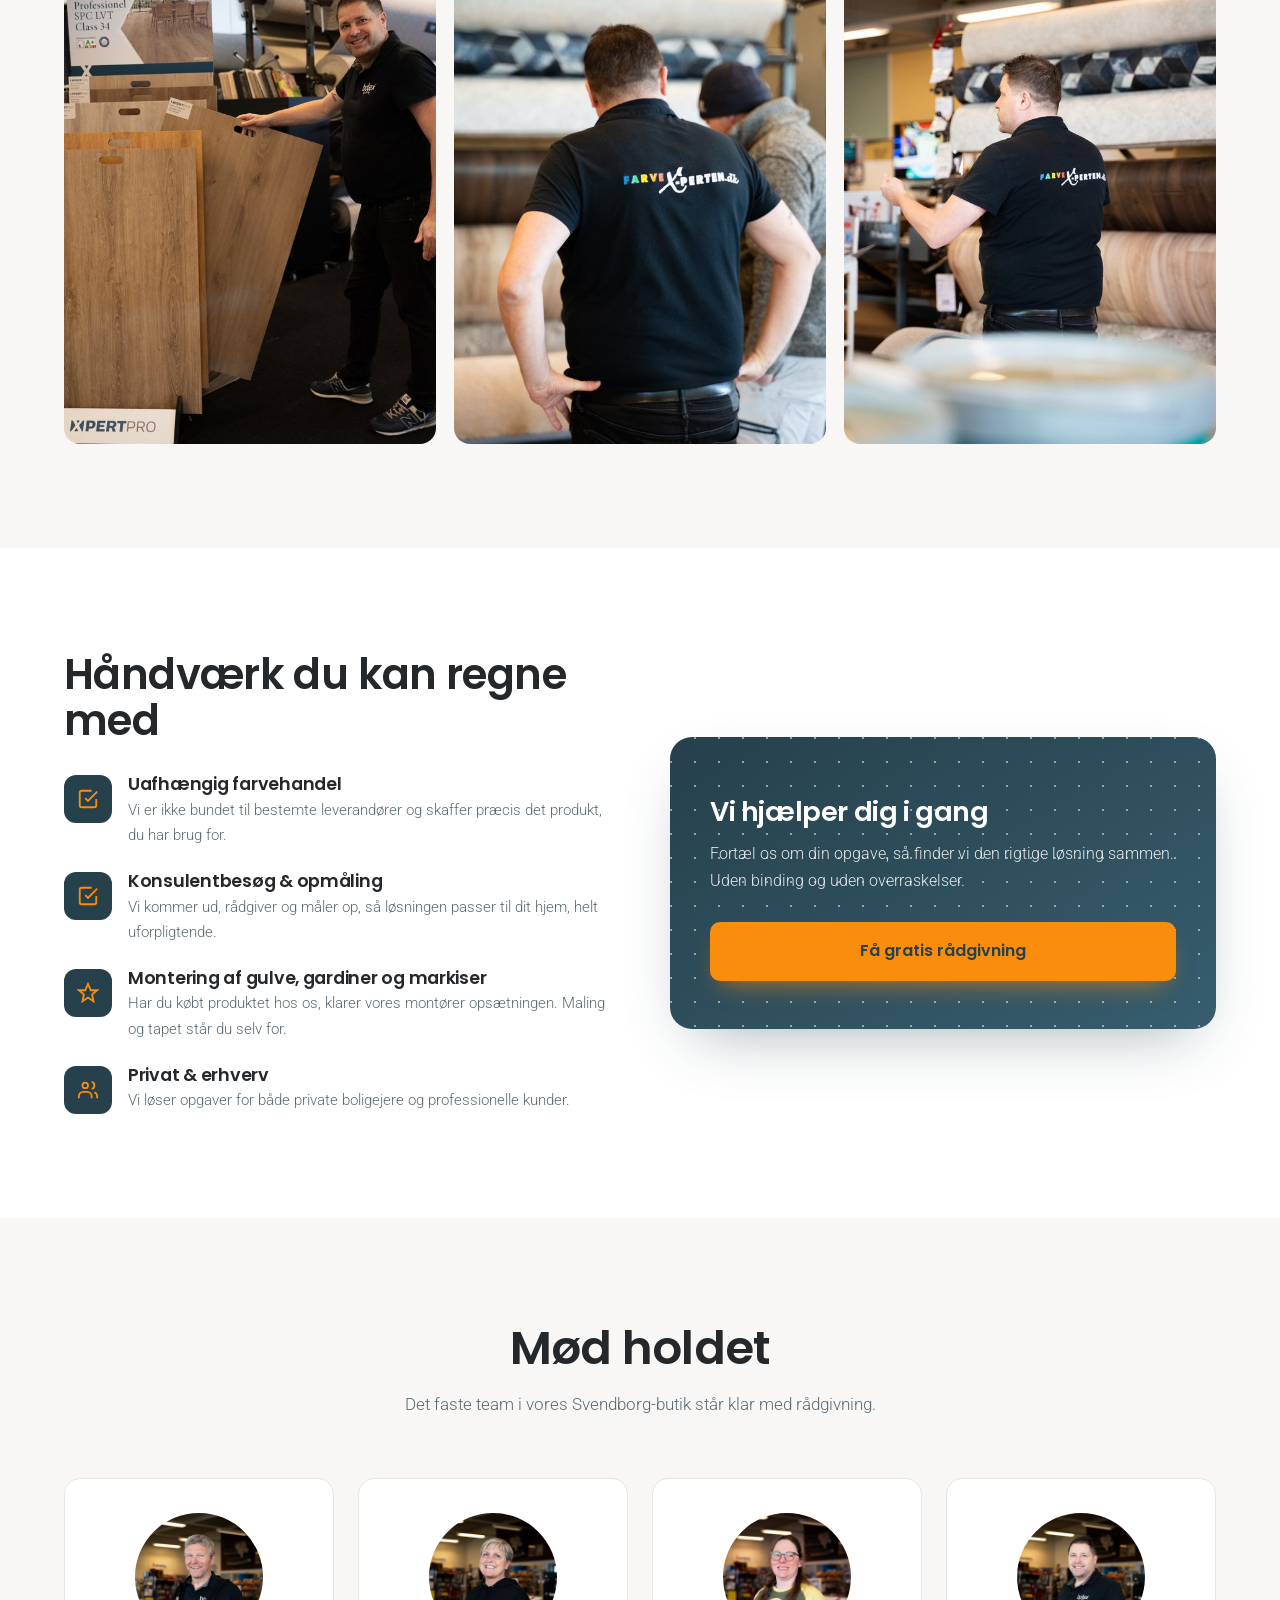
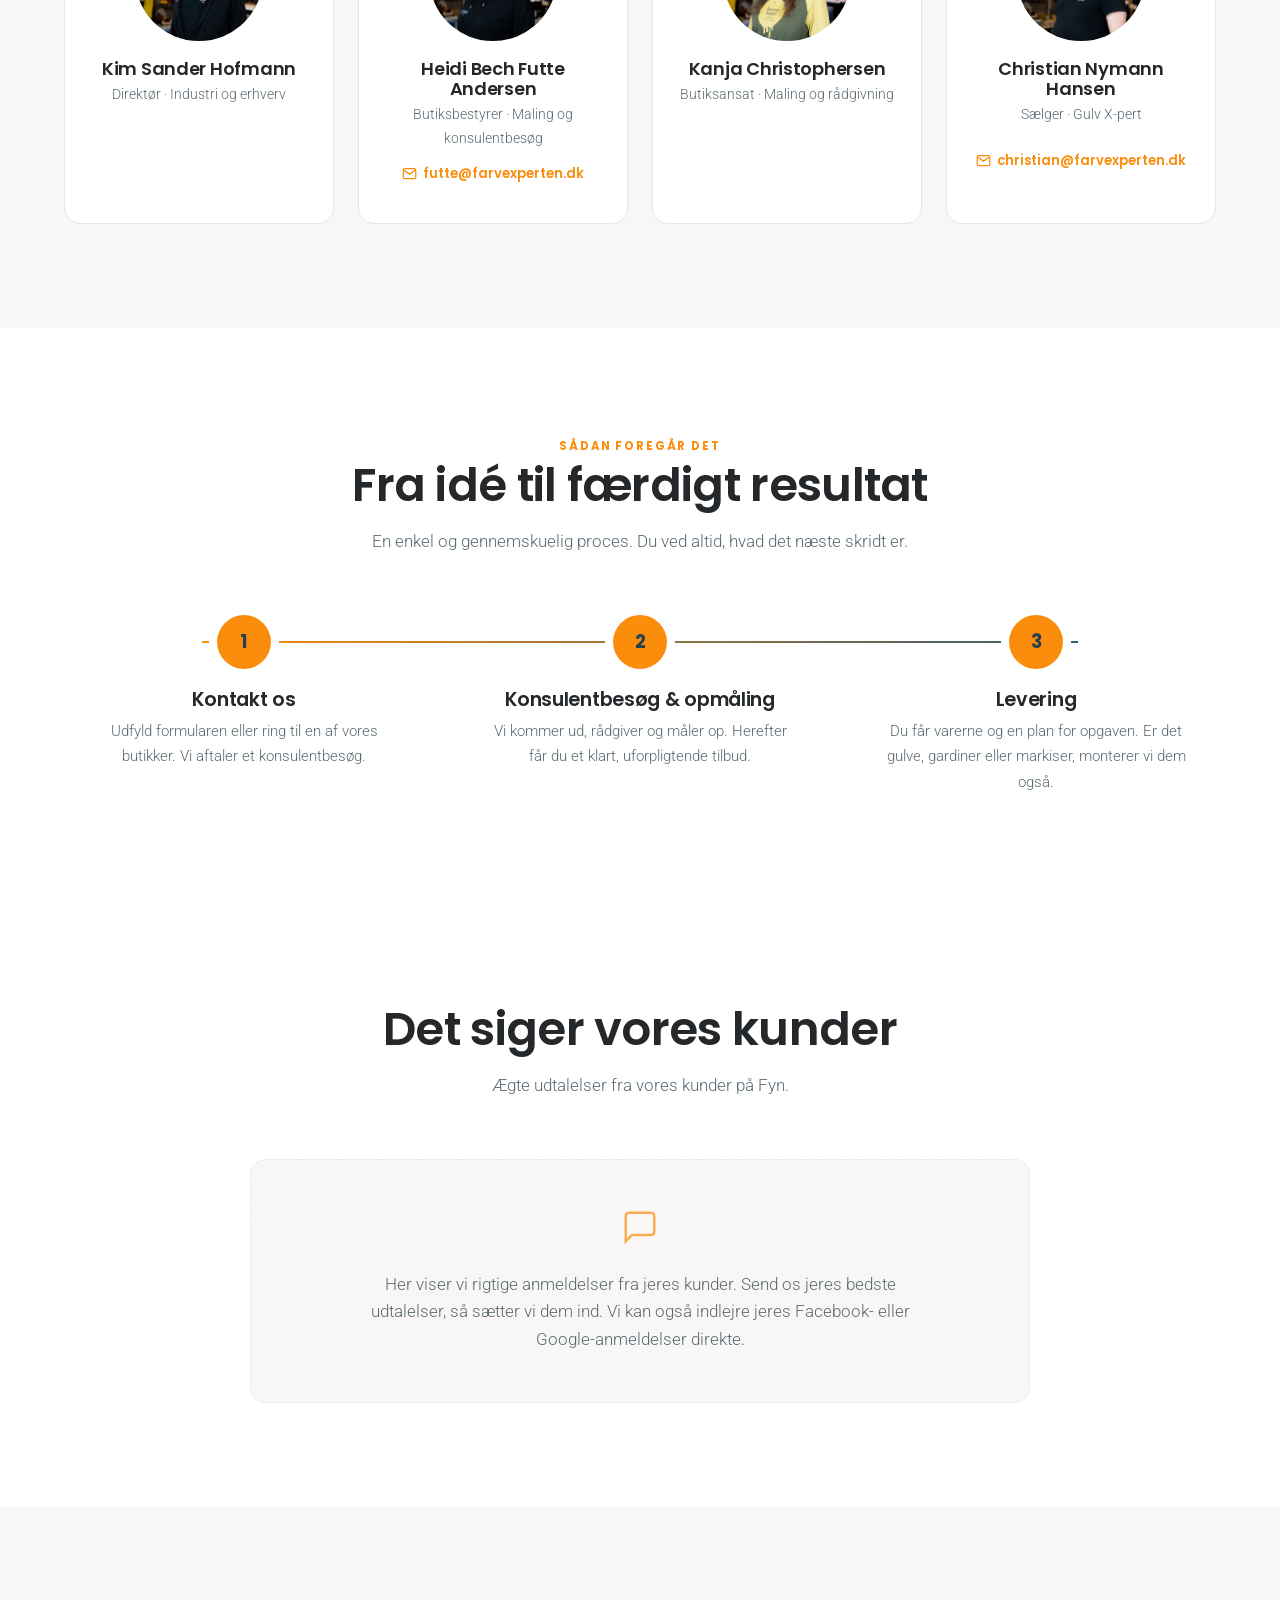
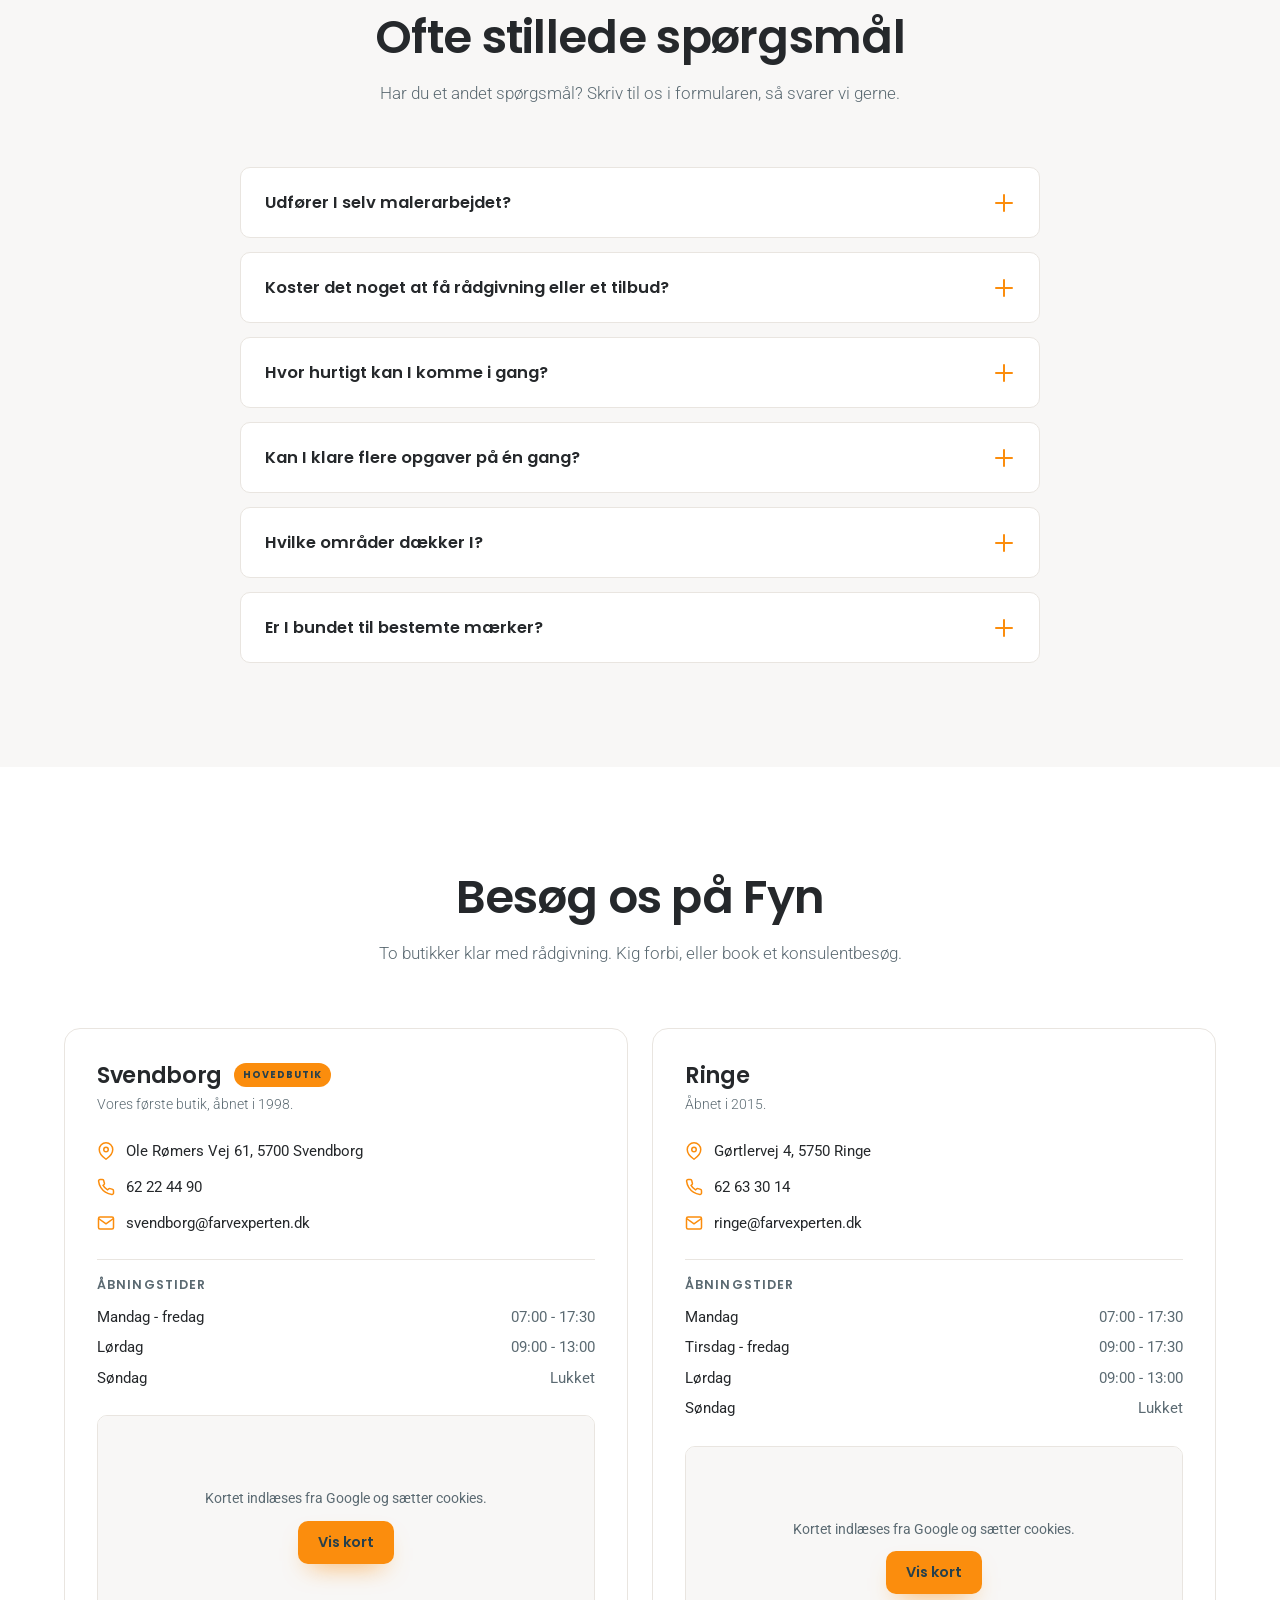
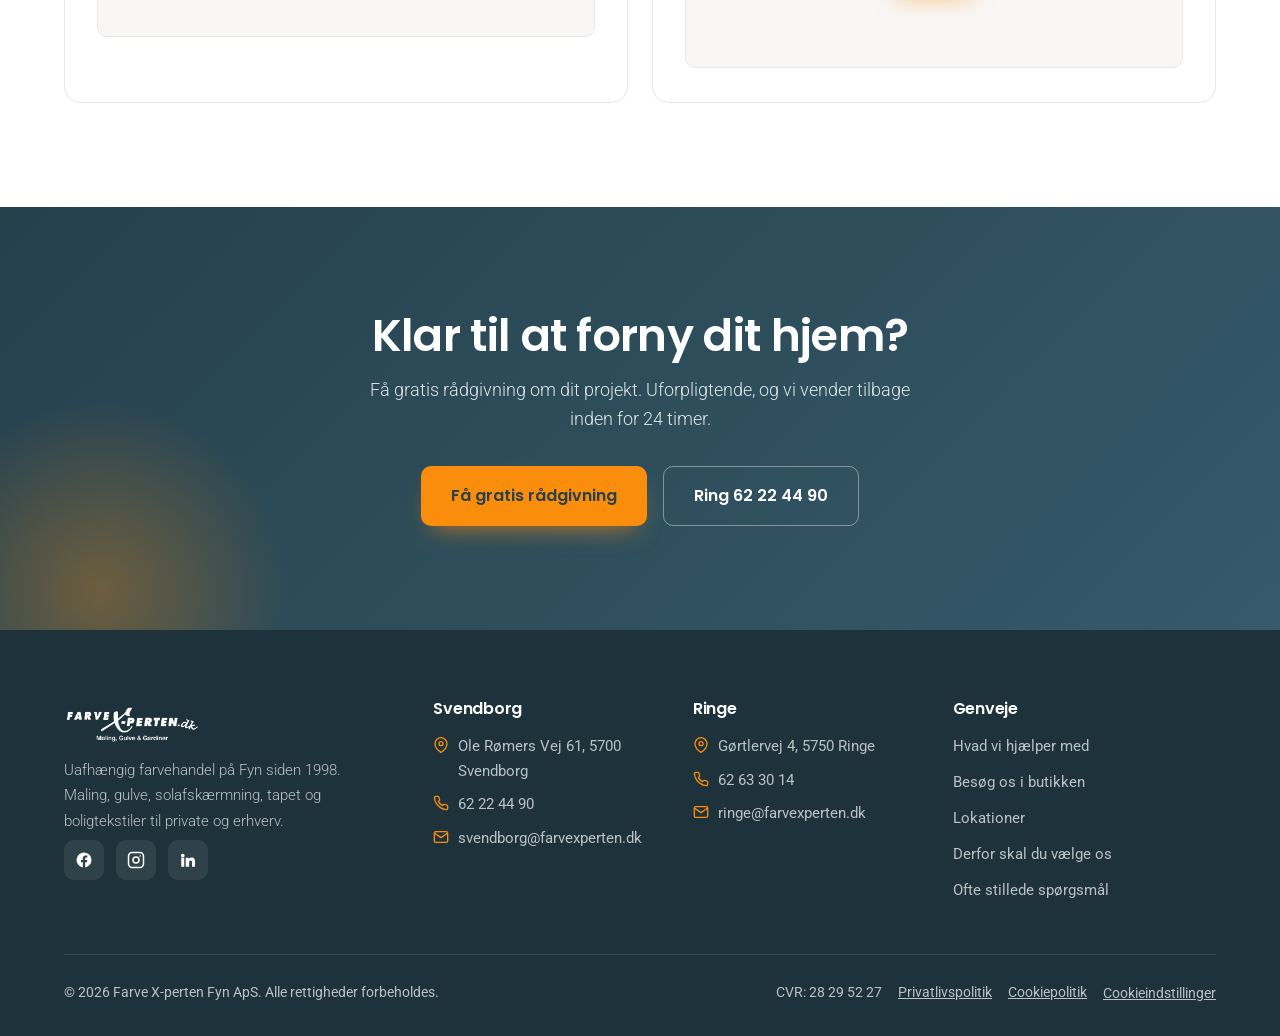
==== commit 85965f0b: "Correct copy that promised work the client does not perform Client feedback: facade leads arrived ex" ====
--- a/index.html
+++ b/index.html
@@ -476,7 +476,7 @@
     <div class="hero-copy">
       <div class="services-line">Maling. Gulve. Solafskærmning. Boligtekstiler.</div>
       <h1>Forny dit hjem med <span class="hl">gratis rådgivning</span></h1>
-      <p class="sub">Uafhængig farvehandel på Fyn. Vi rådgiver, måler op og skaffer præcis det, du har brug for.</p>
+      <p class="sub">Uafhængig farvehandel på Fyn. Vi rådgiver og leverer materialerne. Gulve, gardiner og markiser monterer vi også.</p>
     </div>
 
     <!-- CONTACT FORM (top of page) -->
@@ -484,7 +484,7 @@
       <span class="badge">Gratis &amp; uforpligtende</span>
       <form id="leadForm" novalidate>
         <h3>Få gratis rådgivning</h3>
-        <p class="form-sub">Fortæl kort om dit projekt, så vender vi tilbage inden for 24 timer.</p>
+        <p class="form-sub">Vi betjener kunder på Fyn. Fortæl kort om dit projekt, så vender vi tilbage inden for 24 timer.</p>
 
         <!-- Web3Forms: indsæt jeres access key nedenfor (hentes gratis på web3forms.com) -->
         <input type="hidden" name="access_key" value="fe2071f1-0f3e-49b2-b2d8-5e203ed1c642">
@@ -534,6 +534,7 @@
         <div class="ok"><svg viewBox="0 0 24 24" fill="none" stroke="currentColor" stroke-width="2.5"><polyline points="20 6 9 17 4 12"/></svg></div>
         <h3>Tak for din henvendelse!</h3>
         <p>Vi har modtaget dine oplysninger og vender tilbage inden for 24 timer.</p>
+        <p class="form-note" style="margin-top:14px">Har du mere at tilføje? <a href="#" id="sendIgen">Send en henvendelse mere</a></p>
       </div>
     </div>
 
@@ -563,8 +564,8 @@
     <div class="usp">
       <span class="usp-ico"><svg viewBox="0 0 24 24" fill="none" stroke="currentColor" stroke-width="2"><rect x="2" y="8" width="20" height="8" rx="1"/><path d="M6.5 8v3M10 8v4M13.5 8v3M17 8v4"/></svg></span>
       <div>
-        <h3>Fra opmåling til montering</h3>
-        <p>Konsulentbesøg i hjemmet, professionel opmåling, montering og udlejning af værktøj.</p>
+        <h3>Opmåling og montering</h3>
+        <p>Gratis opmåling på hele Fyn. Vi monterer gulve, gardiner og markiser, der er købt hos os.</p>
       </div>
     </div>
     <div class="usp">
@@ -589,7 +590,7 @@
         <img class="svc-img" src="assets/img/maling.jpg" alt="Maling og farvekort" loading="lazy" width="346" height="200">
         <div class="svc-body">
           <h3>Maling</h3>
-          <p>Stort udvalg til inde og ude. Som uafhængig farvehandel skaffer vi præcis det produkt, du har brug for.</p>
+          <p>Stort udvalg til inde og ude, og rådgivning om forarbejde og produktvalg. Selve malerarbejdet står du eller din håndværker for.</p>
           <span class="more">Få gratis rådgivning <svg viewBox="0 0 24 24" fill="none" stroke="currentColor" stroke-width="2.5"><line x1="5" y1="12" x2="19" y2="12"/><polyline points="12 5 19 12 12 19"/></svg></span>
         </div>
       </a>
@@ -597,7 +598,7 @@
         <img class="svc-img" src="assets/img/gulv.jpg" alt="Trægulv lagt i sildeben" loading="lazy" width="346" height="200">
         <div class="svc-body">
           <h3>Gulve</h3>
-          <p>Linoleum, træ, vinyl og laminat. Levering, lægning og behandling.</p>
+          <p>Linoleum, træ, vinyl og laminat. Gratis opmåling på Fyn, og vores montører lægger gulvet for dig.</p>
           <span class="more">Få gratis rådgivning <svg viewBox="0 0 24 24" fill="none" stroke="currentColor" stroke-width="2.5"><line x1="5" y1="12" x2="19" y2="12"/><polyline points="12 5 19 12 12 19"/></svg></span>
         </div>
       </a>
@@ -605,7 +606,7 @@
         <img class="svc-img" src="assets/img/sol.jpg" alt="Gardiner og solafskærmning i stue" loading="lazy" width="346" height="200">
         <div class="svc-body">
           <h3>Solafskærmning</h3>
-          <p>Markiser, persienner og screens til terrasse, altan og vinduer.</p>
+          <p>Markiser, persienner og screens. Gratis opmåling, og vi monterer det for dig.</p>
           <span class="more">Få gratis rådgivning <svg viewBox="0 0 24 24" fill="none" stroke="currentColor" stroke-width="2.5"><line x1="5" y1="12" x2="19" y2="12"/><polyline points="12 5 19 12 12 19"/></svg></span>
         </div>
       </a>
@@ -613,7 +614,7 @@
         <img class="svc-img" src="assets/img/tapet.jpg" alt="Ruller af tapet, væv og filt" loading="lazy" width="346" height="200">
         <div class="svc-body">
           <h3>Tapet, væv &amp; filt</h3>
-          <p>Stort udvalg i tapet, væv og filt. Rådgivning og opsætning.</p>
+          <p>Stort udvalg og rådgivning om valg og fremgangsmåde. Opsætningen står du eller din håndværker for.</p>
           <span class="more">Få gratis rådgivning <svg viewBox="0 0 24 24" fill="none" stroke="currentColor" stroke-width="2.5"><line x1="5" y1="12" x2="19" y2="12"/><polyline points="12 5 19 12 12 19"/></svg></span>
         </div>
       </a>
@@ -621,7 +622,7 @@
         <img class="svc-img" src="assets/img/bolig.jpg" alt="Boligtekstiler ved vindue" loading="lazy" width="346" height="200">
         <div class="svc-body">
           <h3>Boligtekstiler</h3>
-          <p>Gardiner og tekstiler, der giver rummet det sidste præg.</p>
+          <p>Gardiner efter mål, opmålt og monteret af vores egne montører.</p>
           <span class="more">Få gratis rådgivning <svg viewBox="0 0 24 24" fill="none" stroke="currentColor" stroke-width="2.5"><line x1="5" y1="12" x2="19" y2="12"/><polyline points="12 5 19 12 12 19"/></svg></span>
         </div>
       </a>
@@ -663,7 +664,7 @@
         </li>
         <li>
           <span class="wico"><svg viewBox="0 0 24 24" fill="none" stroke="currentColor" stroke-width="2"><path d="M12 2l3 7h7l-5.5 4.5L18 21l-6-4-6 4 1.5-7.5L2 9h7z"/></svg></span>
-          <div><h4>Levering &amp; montering</h4><p>Vi klarer også opsætning og montering, så du får en færdig løsning uden besvær.</p></div>
+          <div><h4>Montering af gulve, gardiner og markiser</h4><p>Har du købt produktet hos os, klarer vores montører opsætningen. Maling og tapet står du selv for.</p></div>
         </li>
         <li>
           <span class="wico"><svg viewBox="0 0 24 24" fill="none" stroke="currentColor" stroke-width="2"><circle cx="9" cy="7" r="3"/><path d="M2 21v-2a5 5 0 0 1 5-5h4a5 5 0 0 1 5 5v2"/><path d="M16 3.13a4 4 0 0 1 0 7.75"/><path d="M22 21v-2a5 5 0 0 0-3-4.58"/></svg></span>
@@ -727,7 +728,7 @@
     <div class="timeline reveal">
       <div class="tl-step"><div class="num">1</div><h3>Kontakt os</h3><p>Udfyld formularen eller ring til en af vores butikker. Vi aftaler et konsulentbesøg.</p></div>
       <div class="tl-step"><div class="num">2</div><h3>Konsulentbesøg &amp; opmåling</h3><p>Vi kommer ud, rådgiver og måler op. Herefter får du et klart, uforpligtende tilbud.</p></div>
-      <div class="tl-step"><div class="num">3</div><h3>Levering &amp; montering</h3><p>Vi leverer og monterer, så du får en færdig løsning, du bliver glad for.</p></div>
+      <div class="tl-step"><div class="num">3</div><h3>Levering</h3><p>Du får varerne og en plan for opgaven. Er det gulve, gardiner eller markiser, monterer vi dem også.</p></div>
     </div>
   </div>
 </section>
@@ -755,6 +756,10 @@
     </div>
     <div class="faq-list reveal">
       <div class="faq-item">
+        <button class="faq-q">Udfører I selv malerarbejdet?<span class="ic"></span></button>
+        <div class="faq-a"><p>Nej. Vi er en farvehandel, ikke et malerfirma. Vi rådgiver om forarbejde, produktvalg og fremgangsmåde og leverer materialerne, men selve malerarbejdet udfører du eller din egen håndværker. Det samme gælder tapet, væv og filt. Vi udlejer også malersprøjte, spartelpumpe og slibemaskiner, hvis du selv går i gang.<br><br>Gulve, gardiner og markiser er undtagelsen: her måler vi gratis op på hele Fyn og monterer det for dig, når produktet er købt hos os.</p></div>
+      </div>
+      <div class="faq-item">
         <button class="faq-q">Koster det noget at få rådgivning eller et tilbud?<span class="ic"></span></button>
         <div class="faq-a"><p>Nej. Rådgivning, opmåling og tilbud er helt gratis og uforpligtende. Du beslutter selv, om du vil gå videre.</p></div>
       </div>
@@ -764,7 +769,7 @@
       </div>
       <div class="faq-item">
         <button class="faq-q">Kan I klare flere opgaver på én gang?<span class="ic"></span></button>
-        <div class="faq-a"><p>Ja. Mange kunder får løst flere ting samlet, fx maling, gulve, solafskærmning og boligtekstiler. Det giver ét kontaktpunkt og en mere smidig proces.</p></div>
+        <div class="faq-a"><p>Ja. Mange kunder klarer flere ting samlet, fx maling, gulve, solafskærmning og boligtekstiler. Det giver ét kontaktpunkt og en mere smidig proces.</p></div>
       </div>
       <div class="faq-item">
         <button class="faq-q">Hvilke områder dækker I?<span class="ic"></span></button>
@@ -1061,6 +1066,7 @@
         telefon:fd.get('Telefon')||'',
         omraade:fd.get('Område')||''
       });
+      try{localStorage.setItem('fx_sendt',String(Date.now()));}catch(e){}
       form.style.display='none';
       document.getElementById('formSuccess').style.display='block';
     })
@@ -1112,6 +1118,25 @@
   else if(c!=='necessary'){banner.classList.add('show');}
 })();
 
+// Har brugeren lige sendt formularen? Så vises kvitteringen ved genindlæsning
+// i stedet for et tomt felt. Det forhindrer, at samme person sender to gange
+// uden at opdage det. Man kan stadig sende igen via linket.
+(function(){
+  var GRAENSE=30*60*1000;   // 30 minutter
+  var form=document.getElementById('leadForm');
+  var kvit=document.getElementById('formSuccess');
+  var igen=document.getElementById('sendIgen');
+  try{
+    var t=parseInt(localStorage.getItem('fx_sendt')||'0',10);
+    if(t && Date.now()-t < GRAENSE){form.style.display='none'; kvit.style.display='block';}
+  }catch(e){}
+  if(igen){igen.addEventListener('click',function(e){
+    e.preventDefault();
+    try{localStorage.removeItem('fx_sendt');}catch(err){}
+    kvit.style.display='none'; form.style.display='block'; form.reset();
+  });}
+})();
+
 // Year
 document.getElementById('year').textContent=new Date().getFullYear();
 </script>
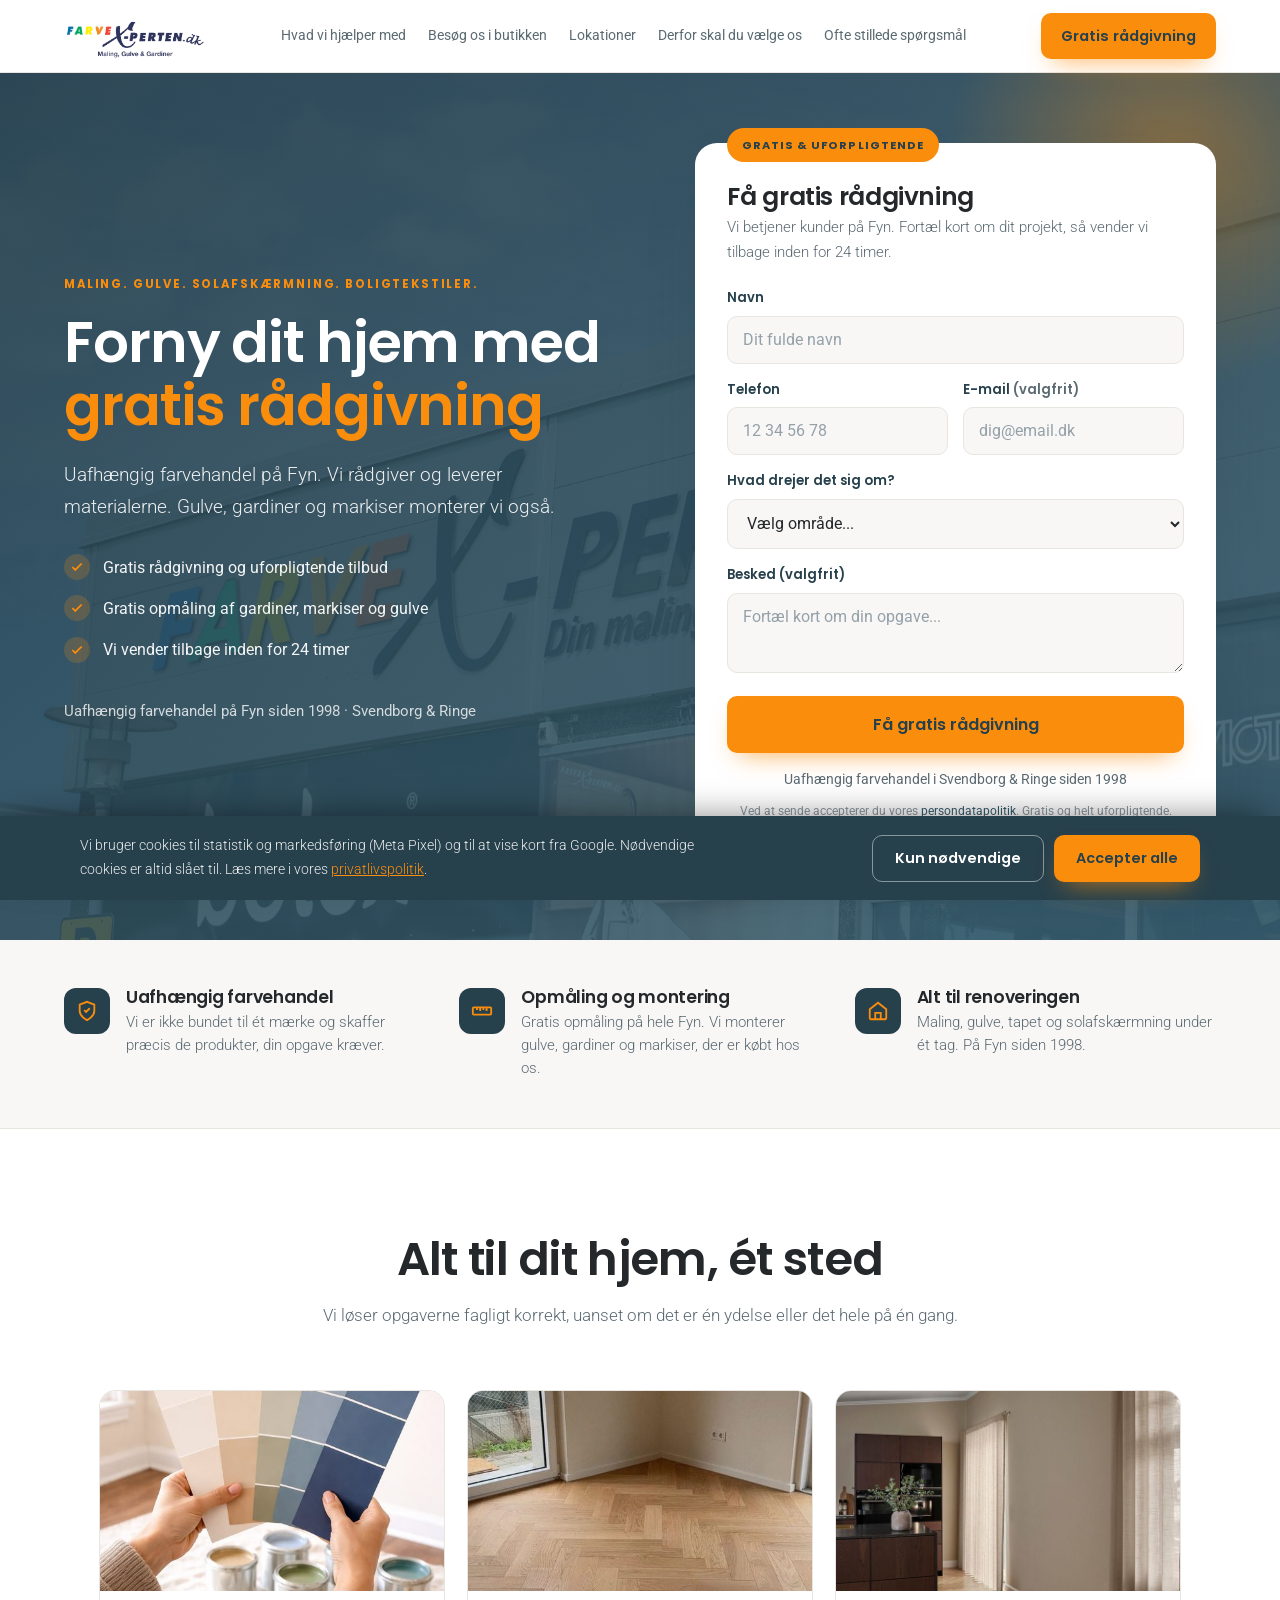
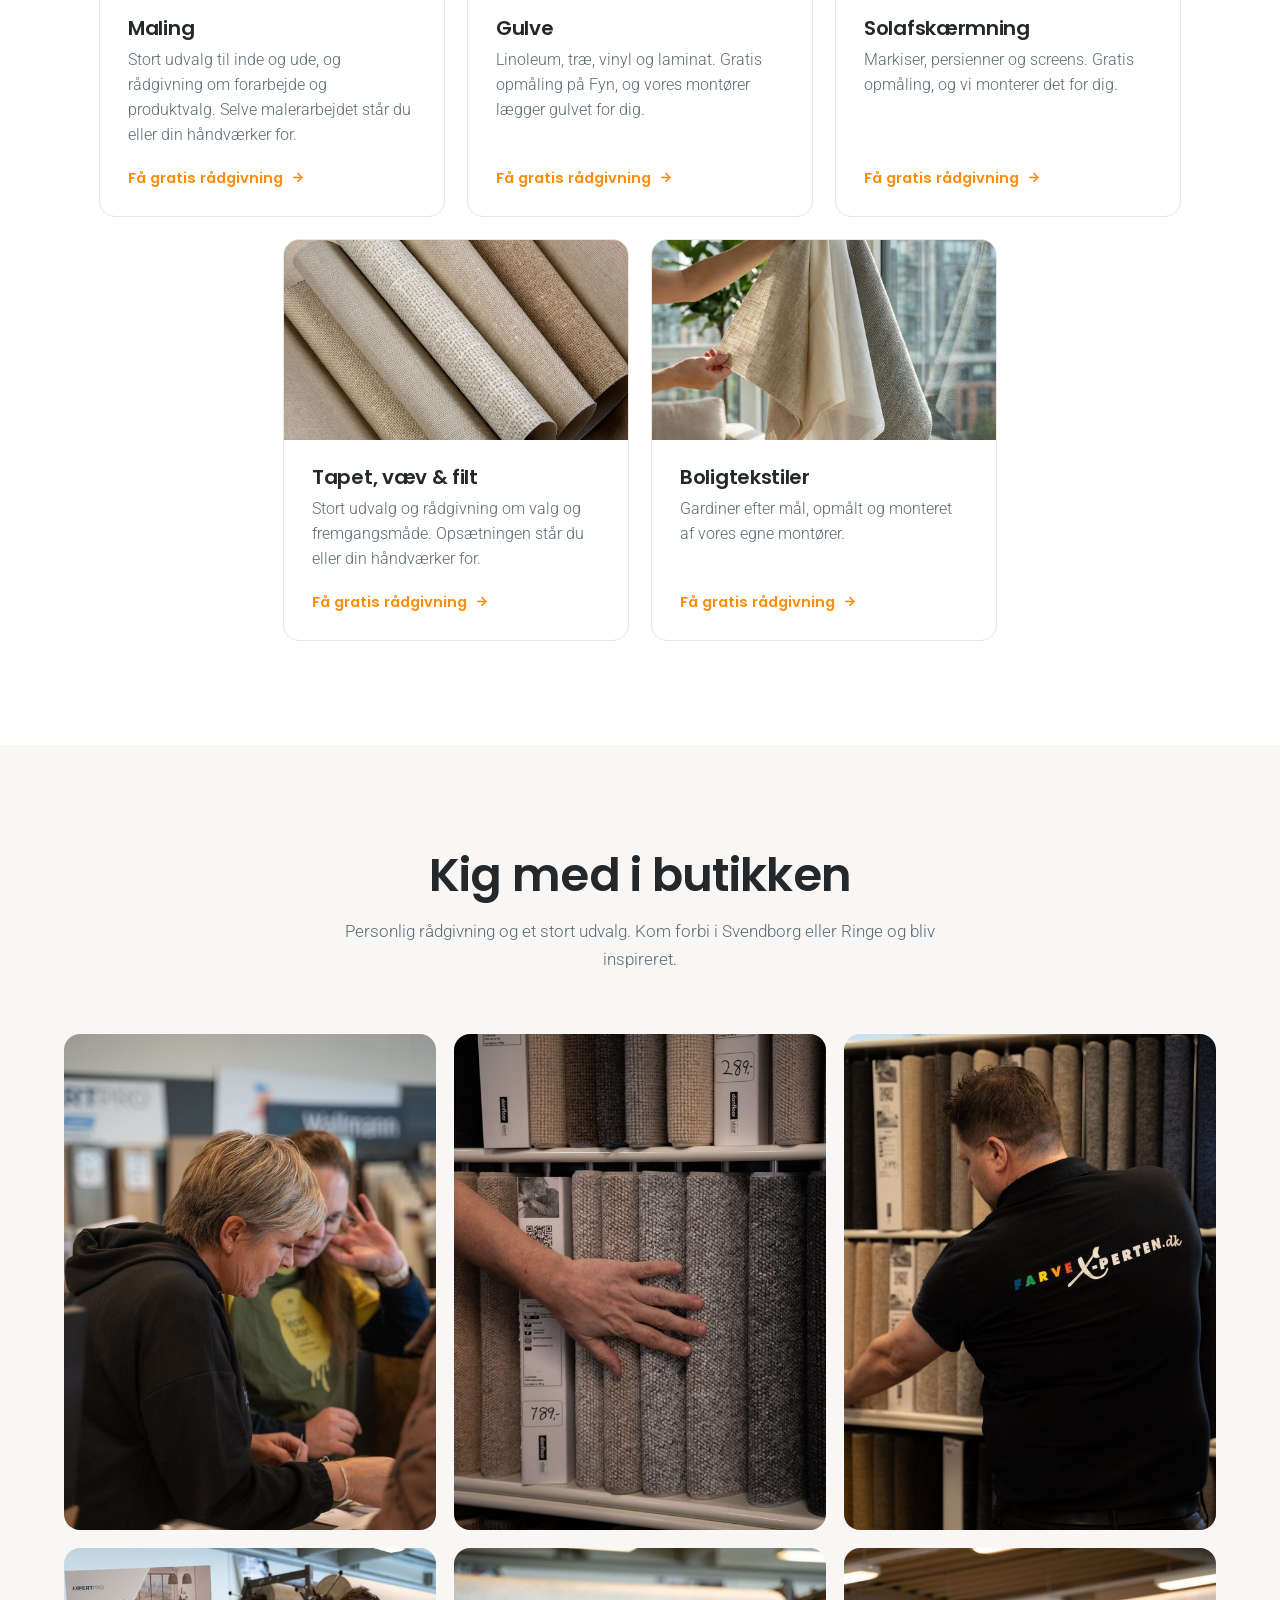
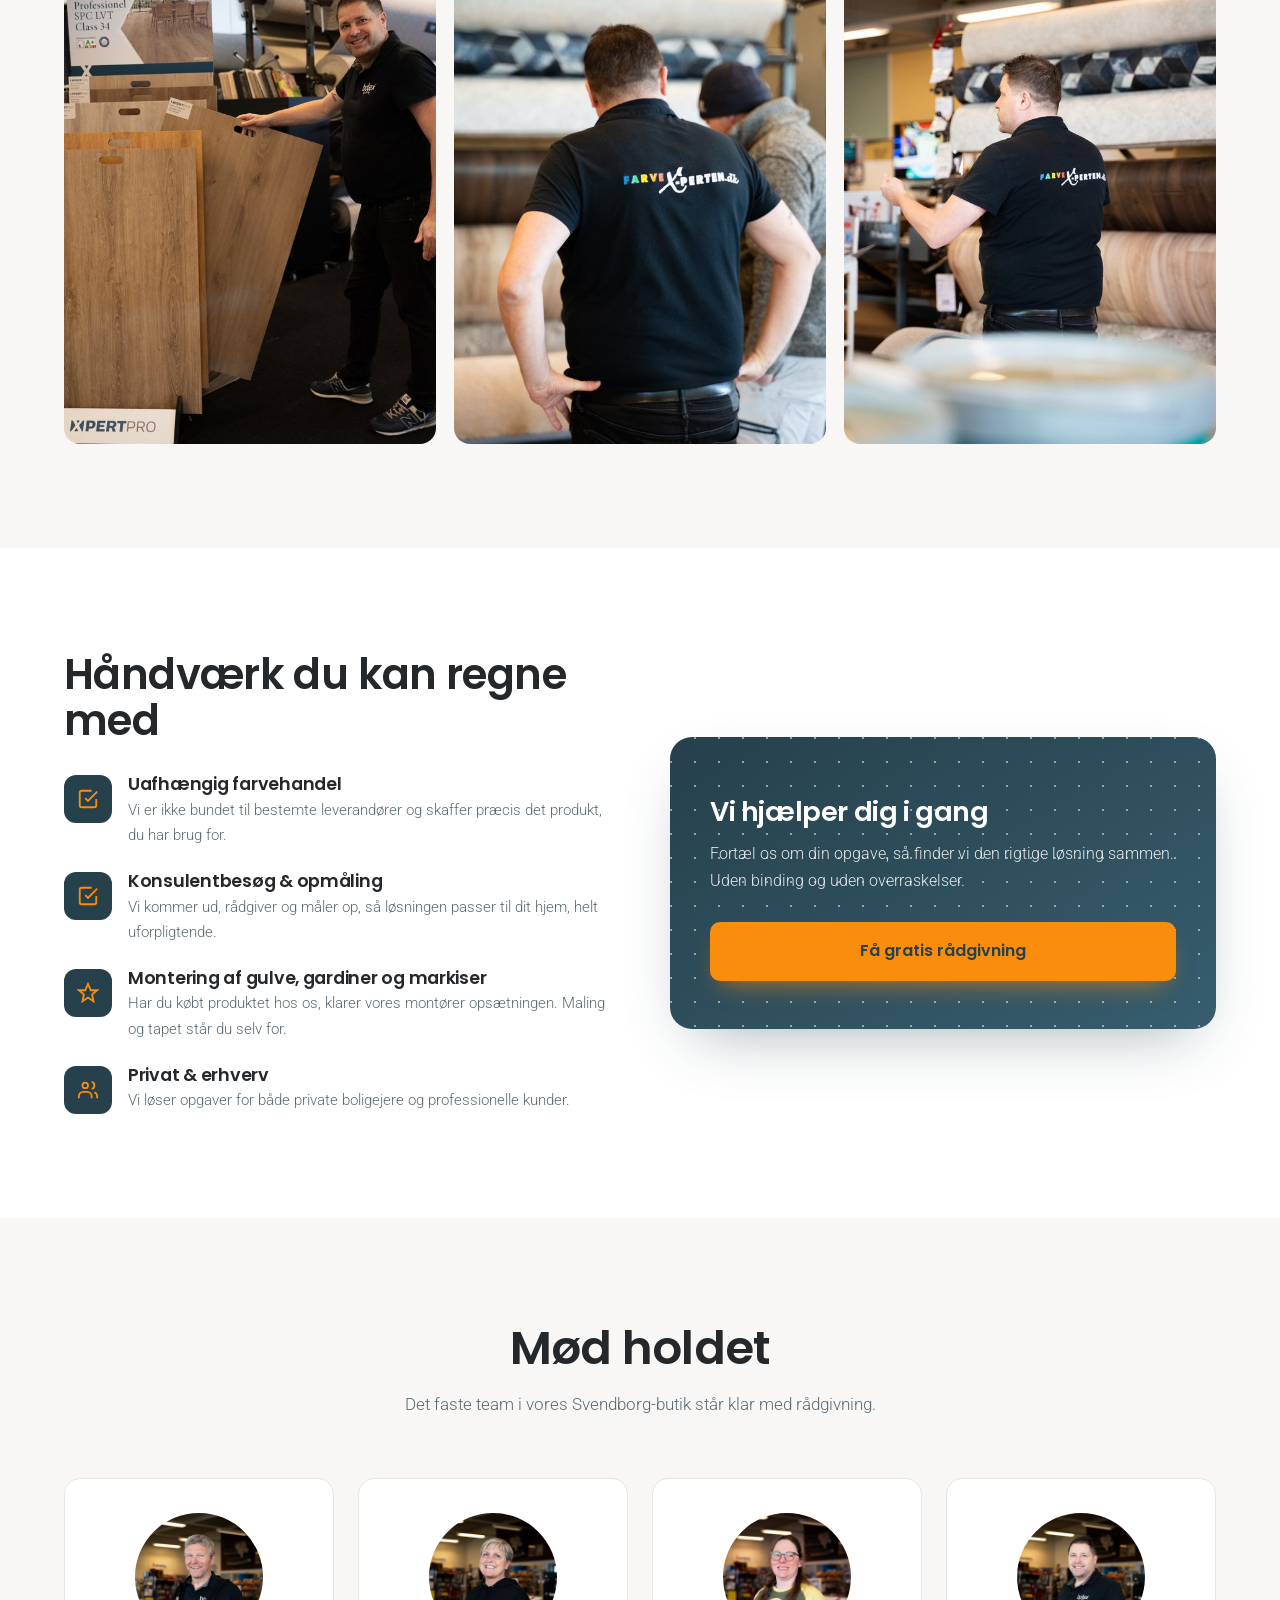
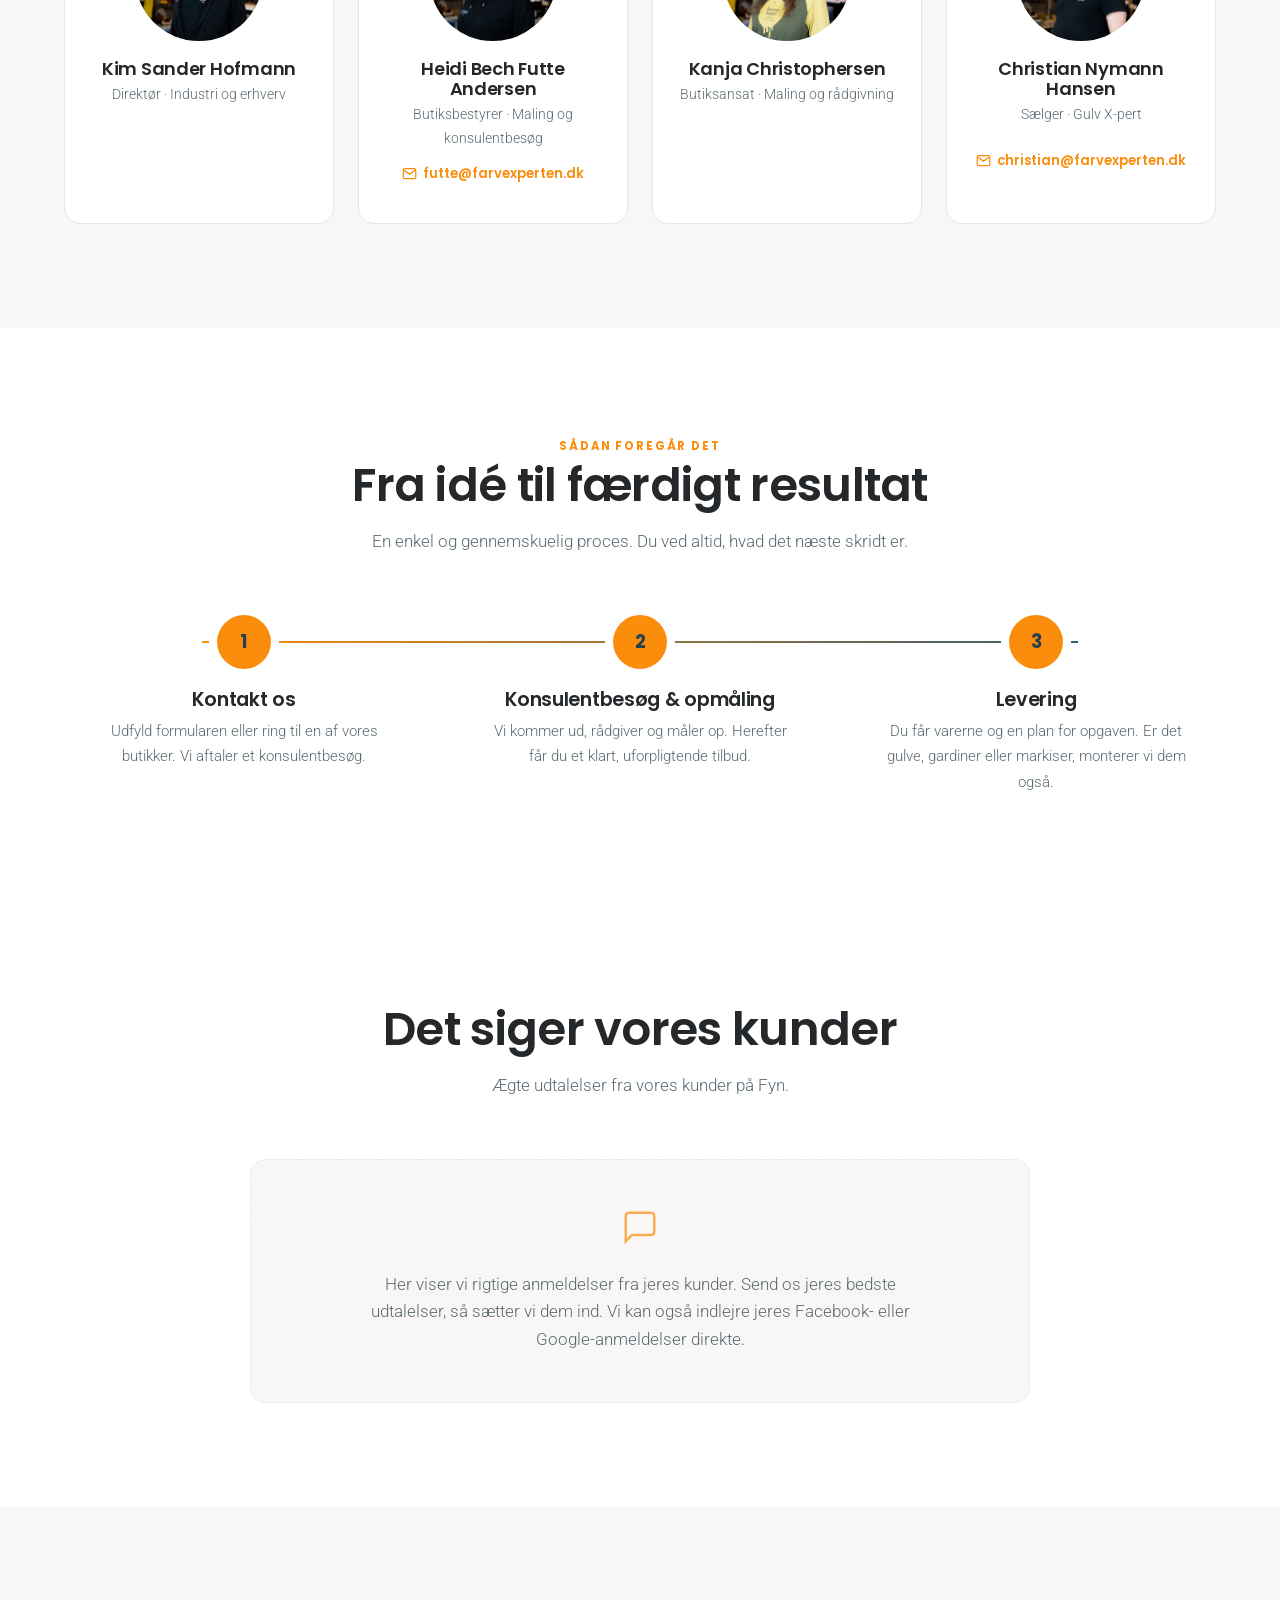
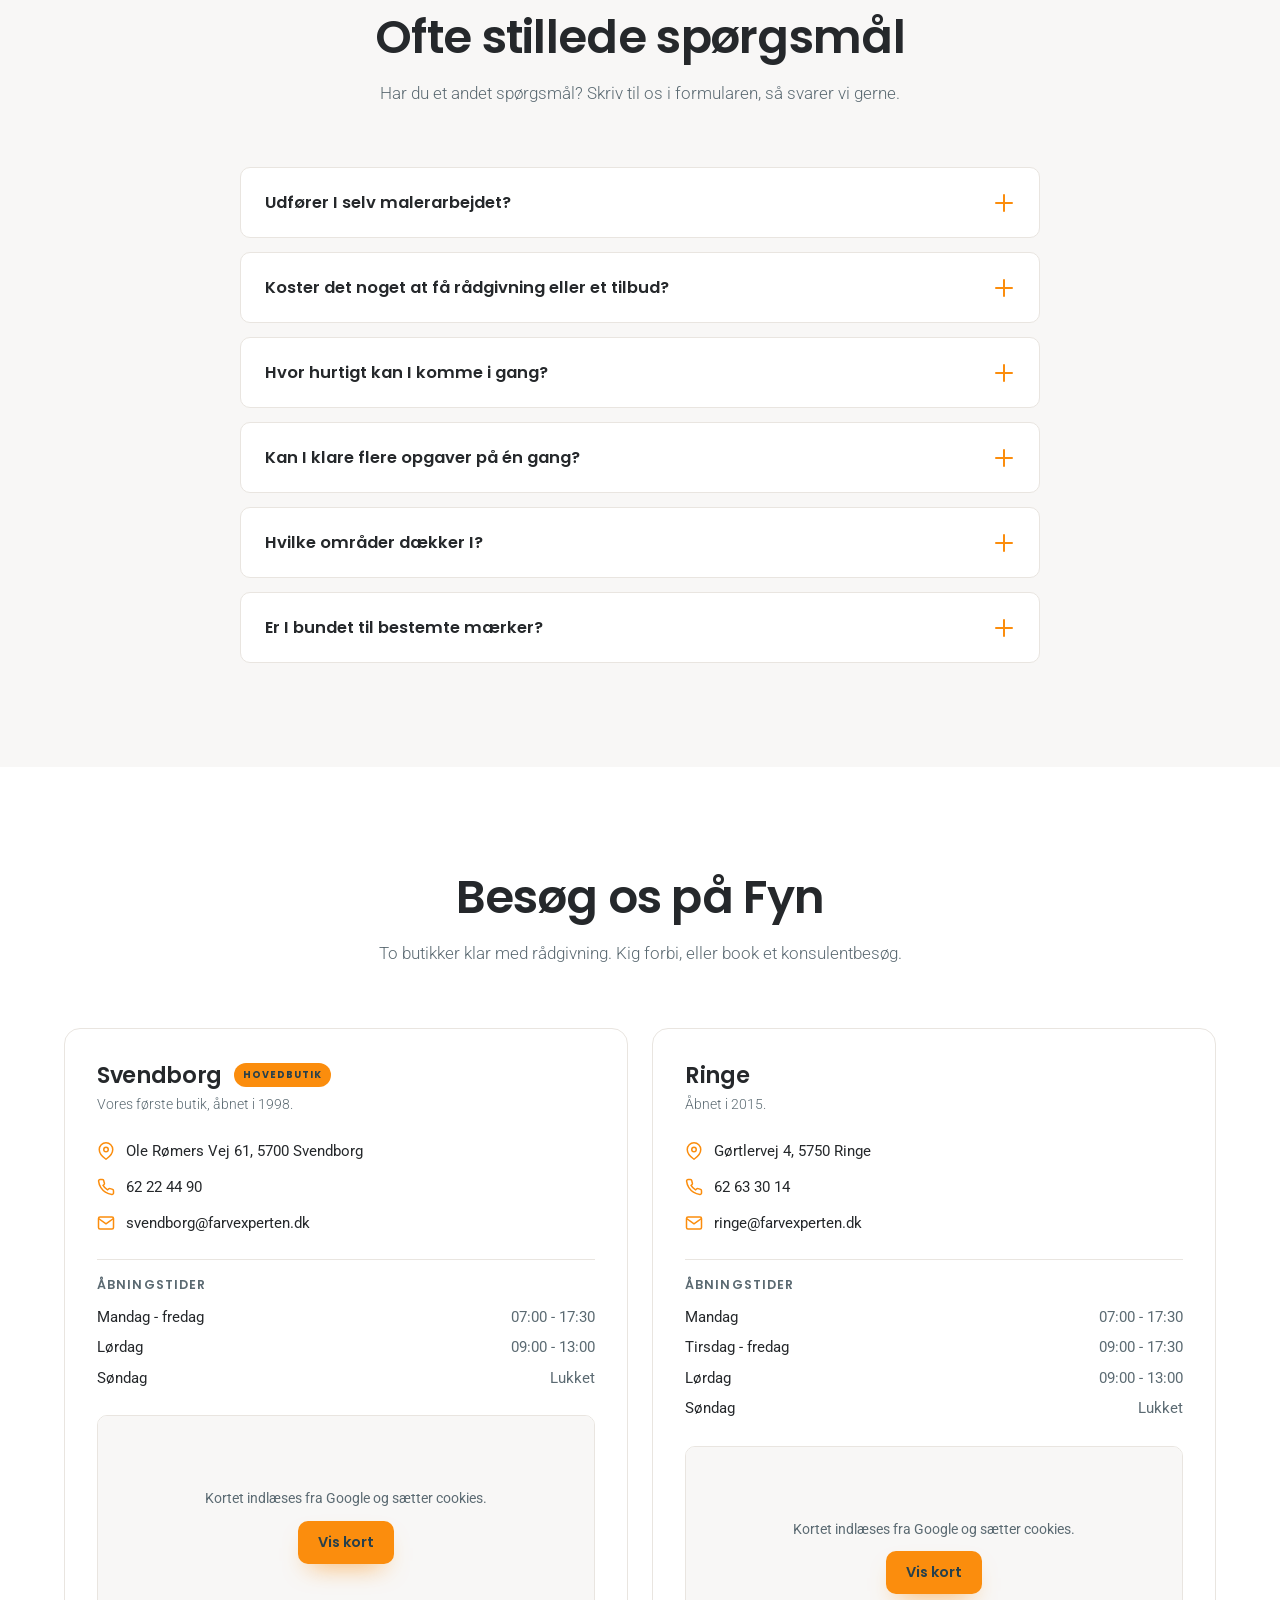
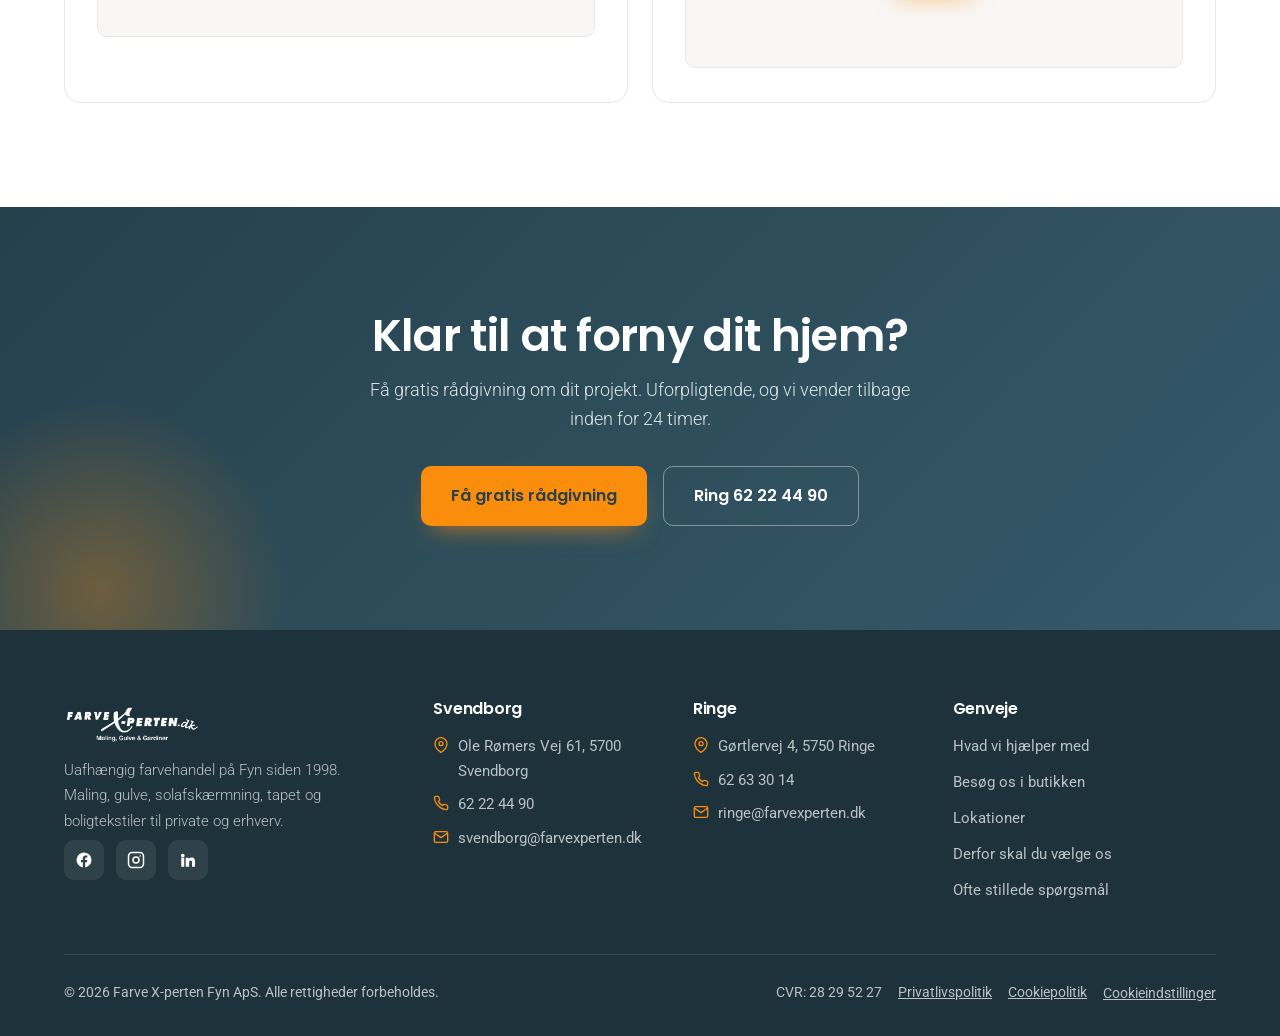
==== commit eb00a457: "Use the storefront photo as hero background; note the GHL upload plan Hero now shows the actual shop" ====
--- a/index.html
+++ b/index.html
@@ -150,8 +150,10 @@
 
 /* Hero */
 .hero{position:relative;color:#fff;overflow:hidden;background:var(--dark)}
-.hero-bg{position:absolute;inset:0;opacity:.06;background-image:radial-gradient(circle at 1px 1px,#fff 1px,transparent 0);background-size:26px 26px}
-.hero-tint{position:absolute;inset:0;background:linear-gradient(150deg,rgba(38,64,76,.94) 0%,rgba(55,93,110,.9) 100%)}
+.hero-bg{position:absolute;inset:0;background:url('assets/img/hero-butik.jpg') center/cover no-repeat}
+/* Tonen skal være mørk nok til, at hvid tekst og formularen står skarpt oven
+   på fotoet. Testet for WCAG-kontrast. */
+.hero-tint{position:absolute;inset:0;background:linear-gradient(150deg,rgba(38,64,76,.90) 0%,rgba(55,93,110,.86) 100%)}
 .hero-glow{position:absolute;top:-140px;right:-120px;width:460px;height:460px;border-radius:50%;background:radial-gradient(circle,rgba(251,141,13,.4),transparent 70%);pointer-events:none}
 .hero-grid{position:relative;display:grid;grid-template-columns:1.05fr .95fr;column-gap:56px;row-gap:0;align-items:center;padding-top:70px;padding-bottom:84px}
 .hero-grid>*{min-width:0}
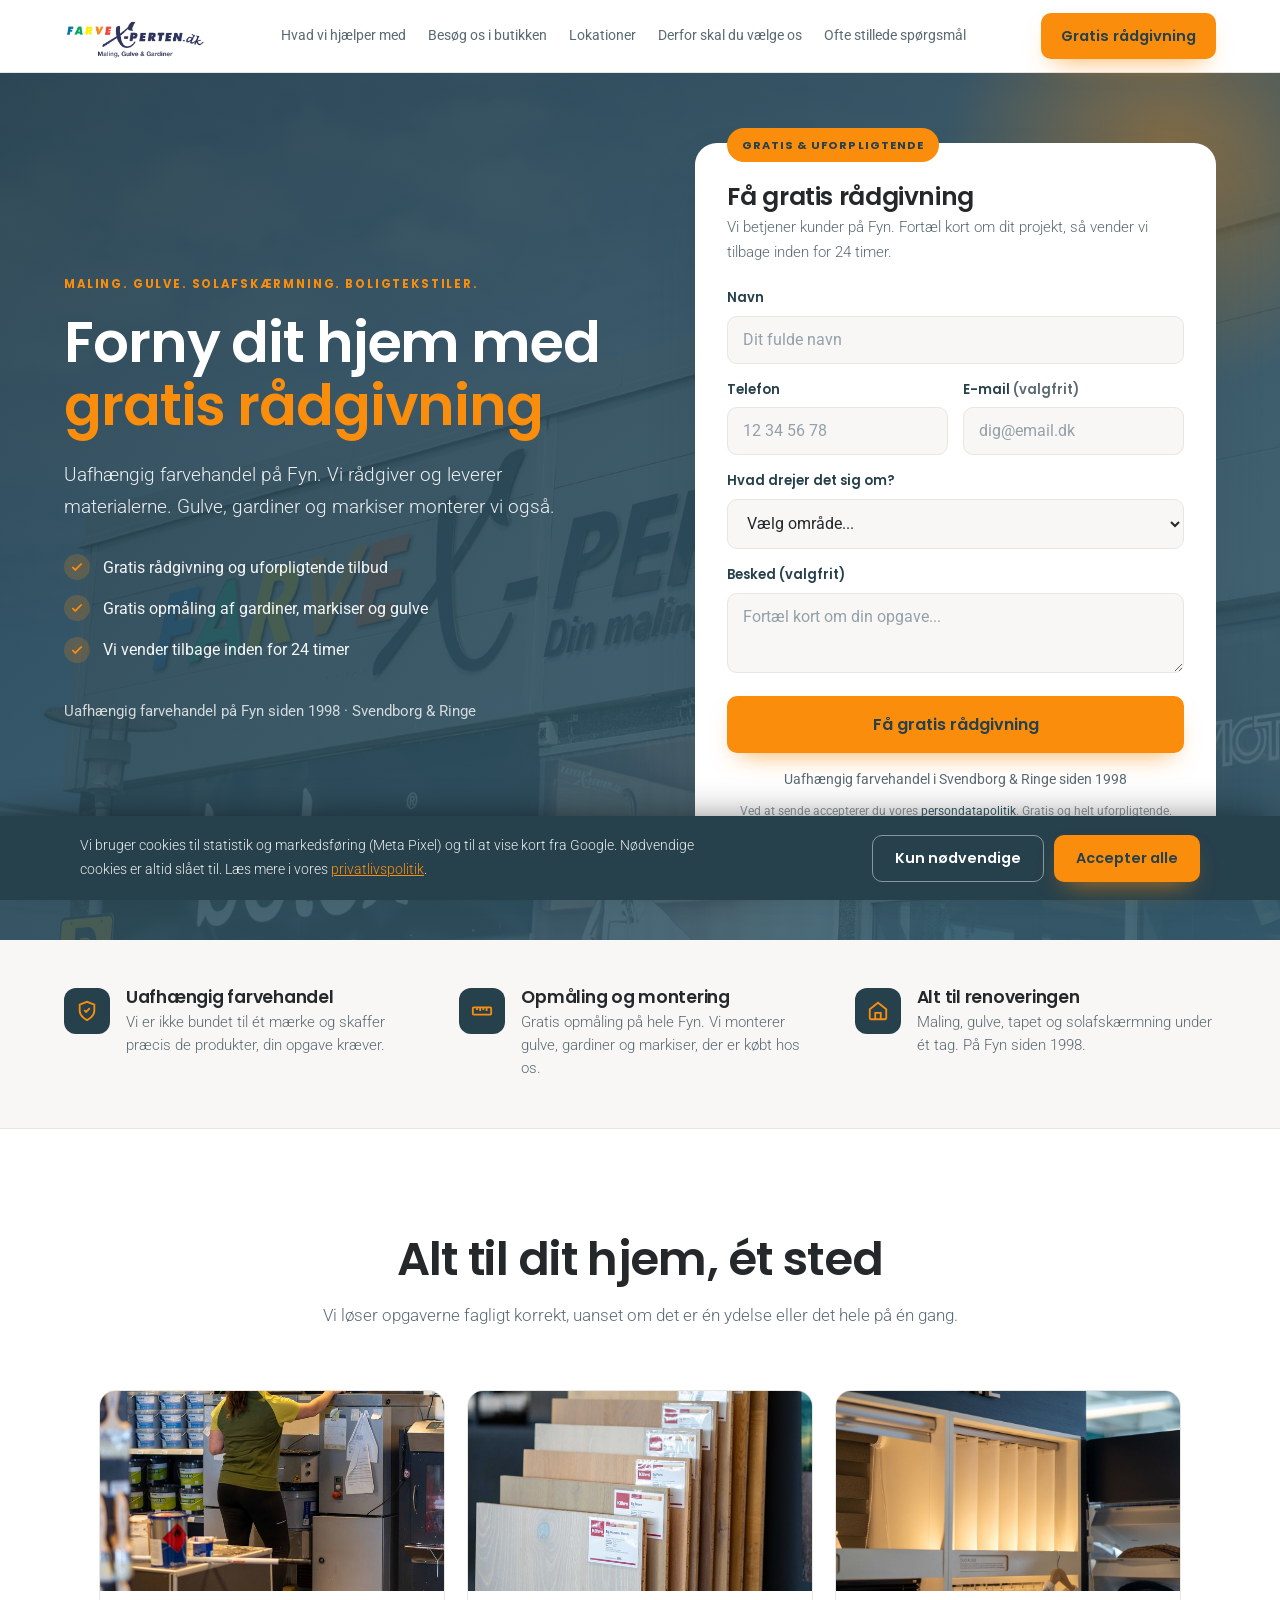
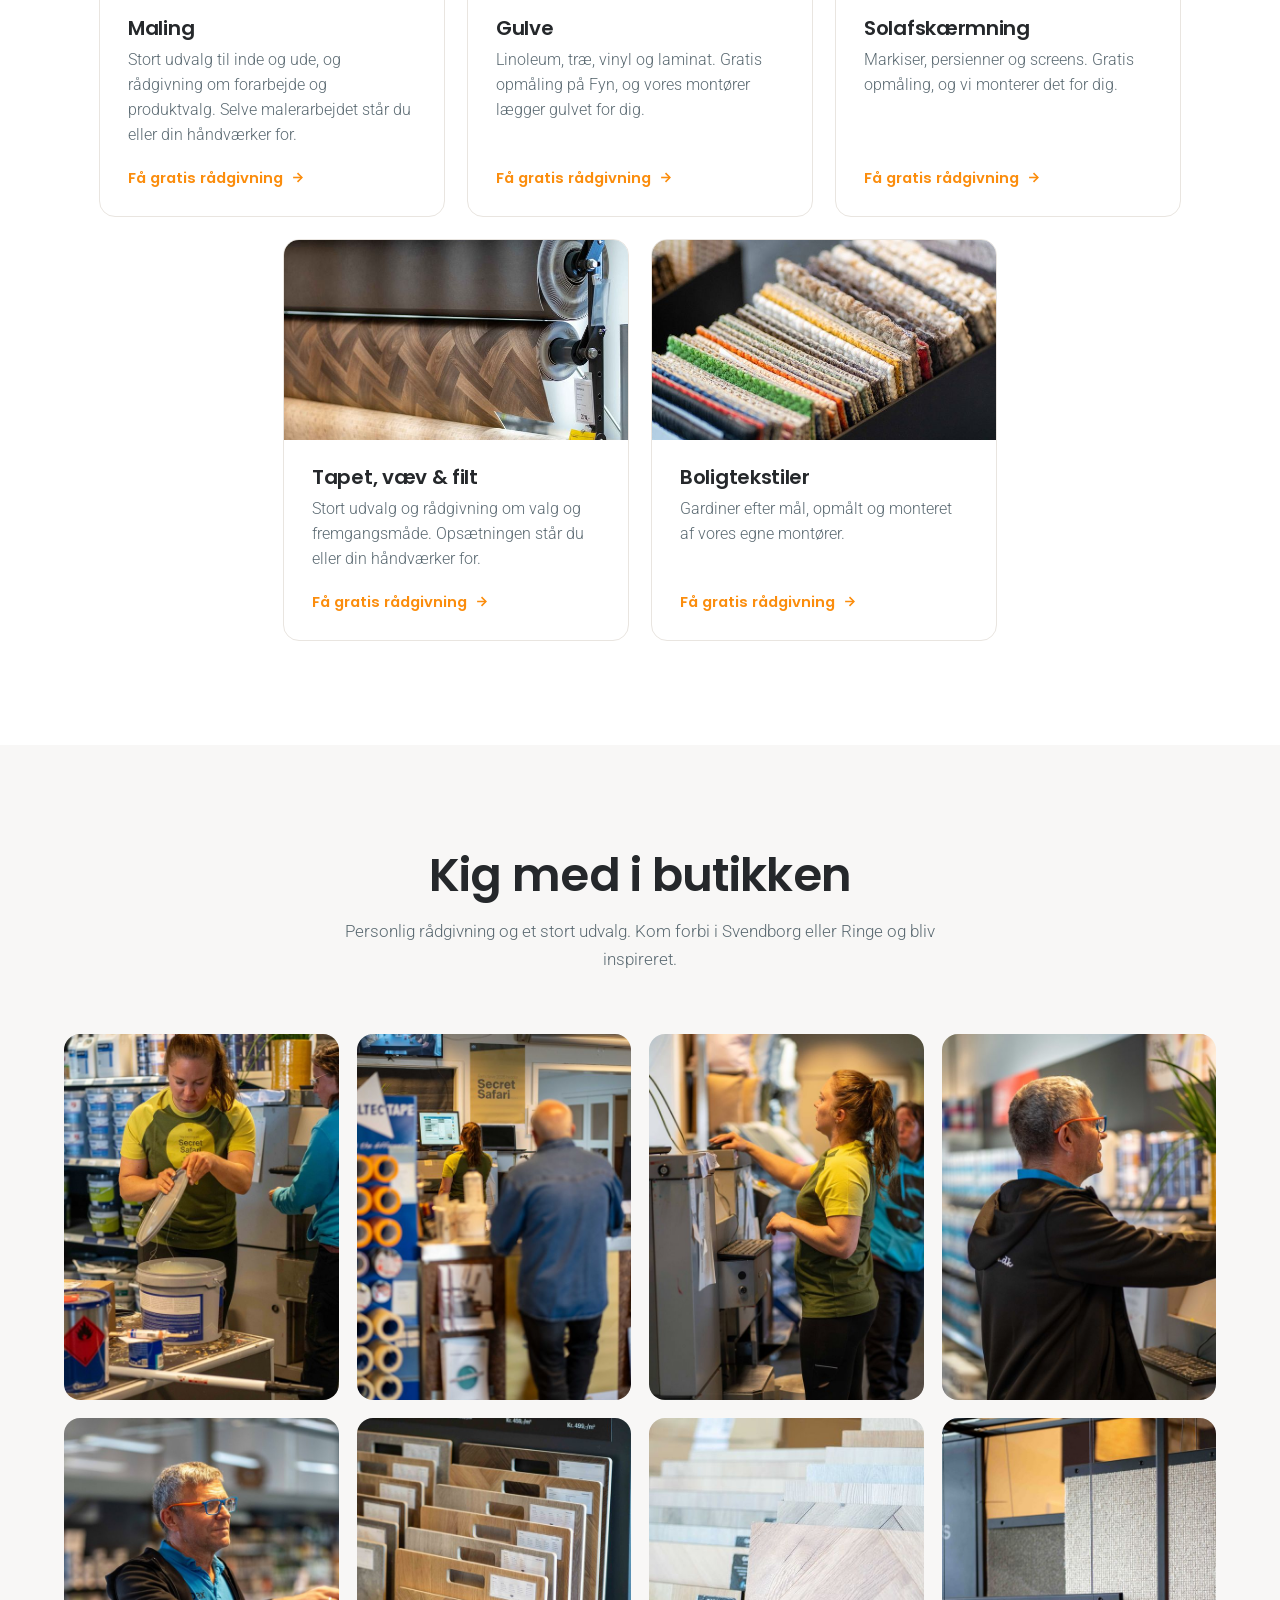
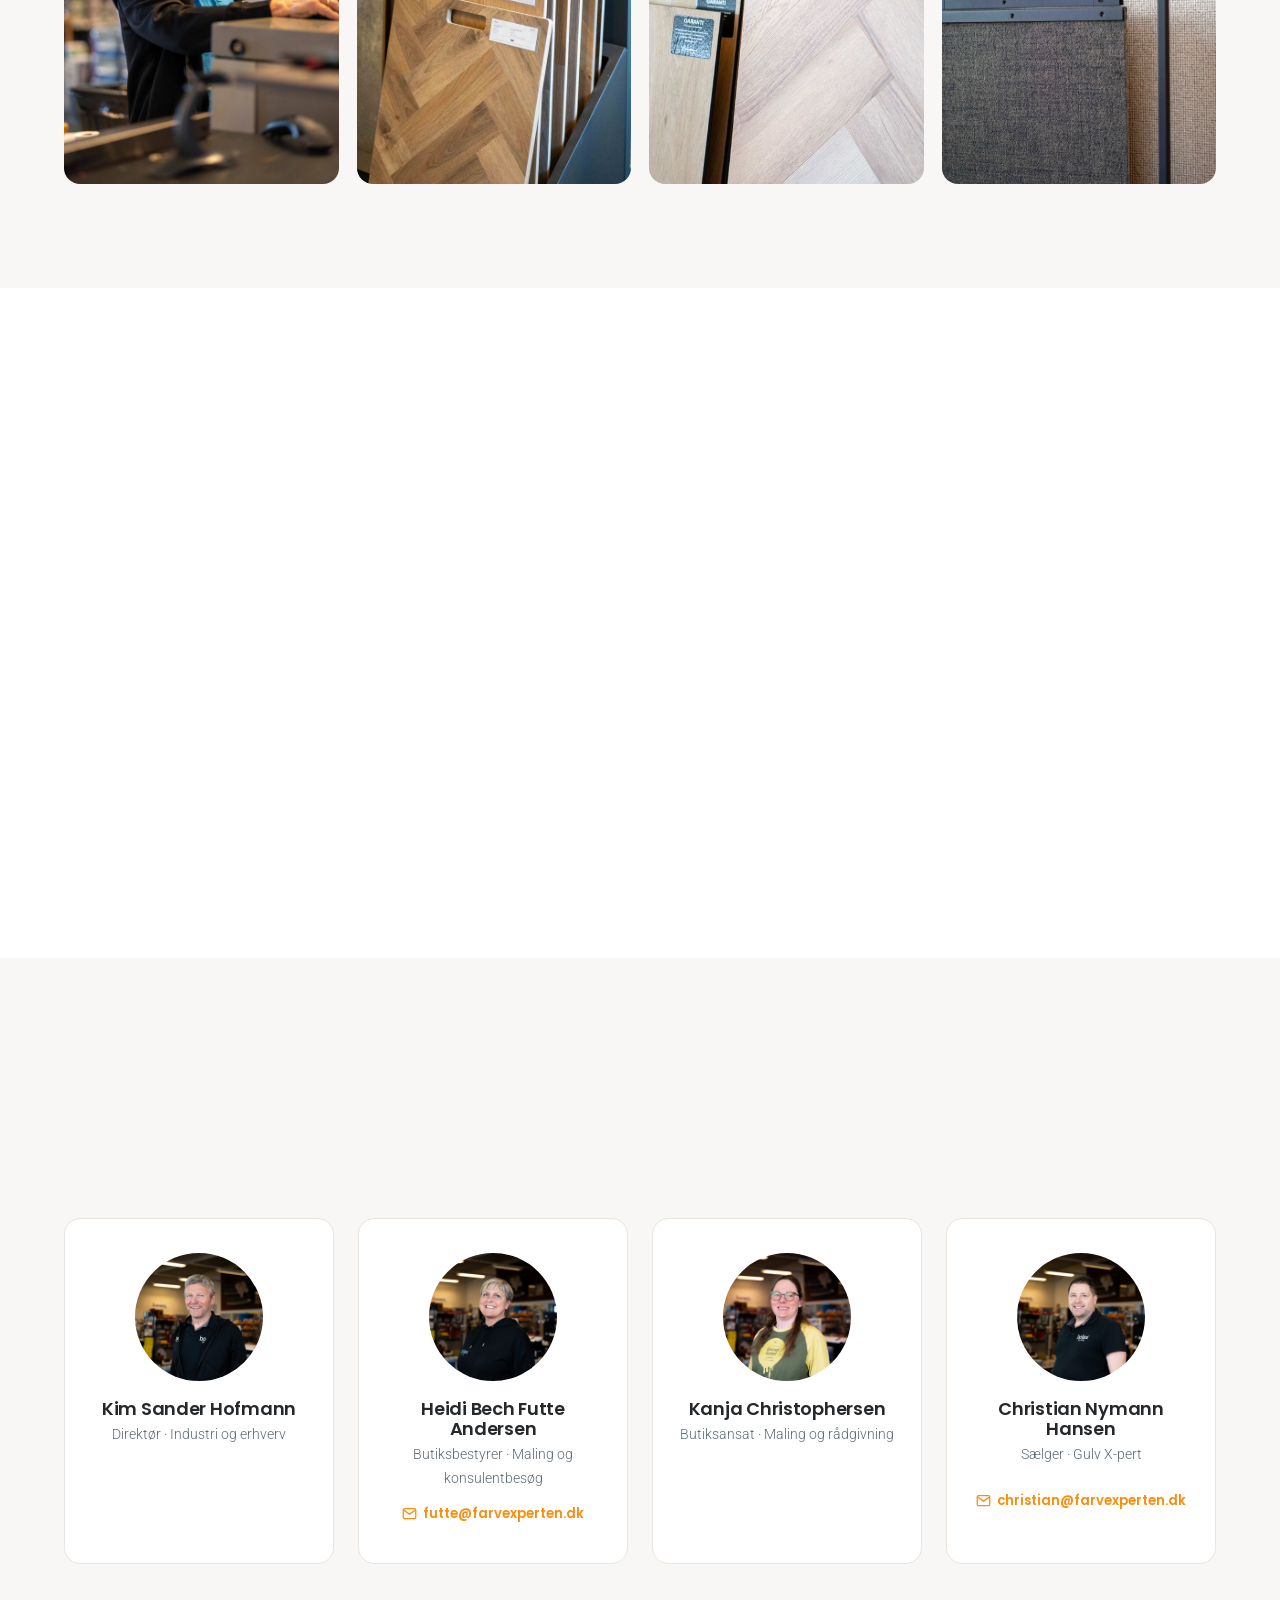
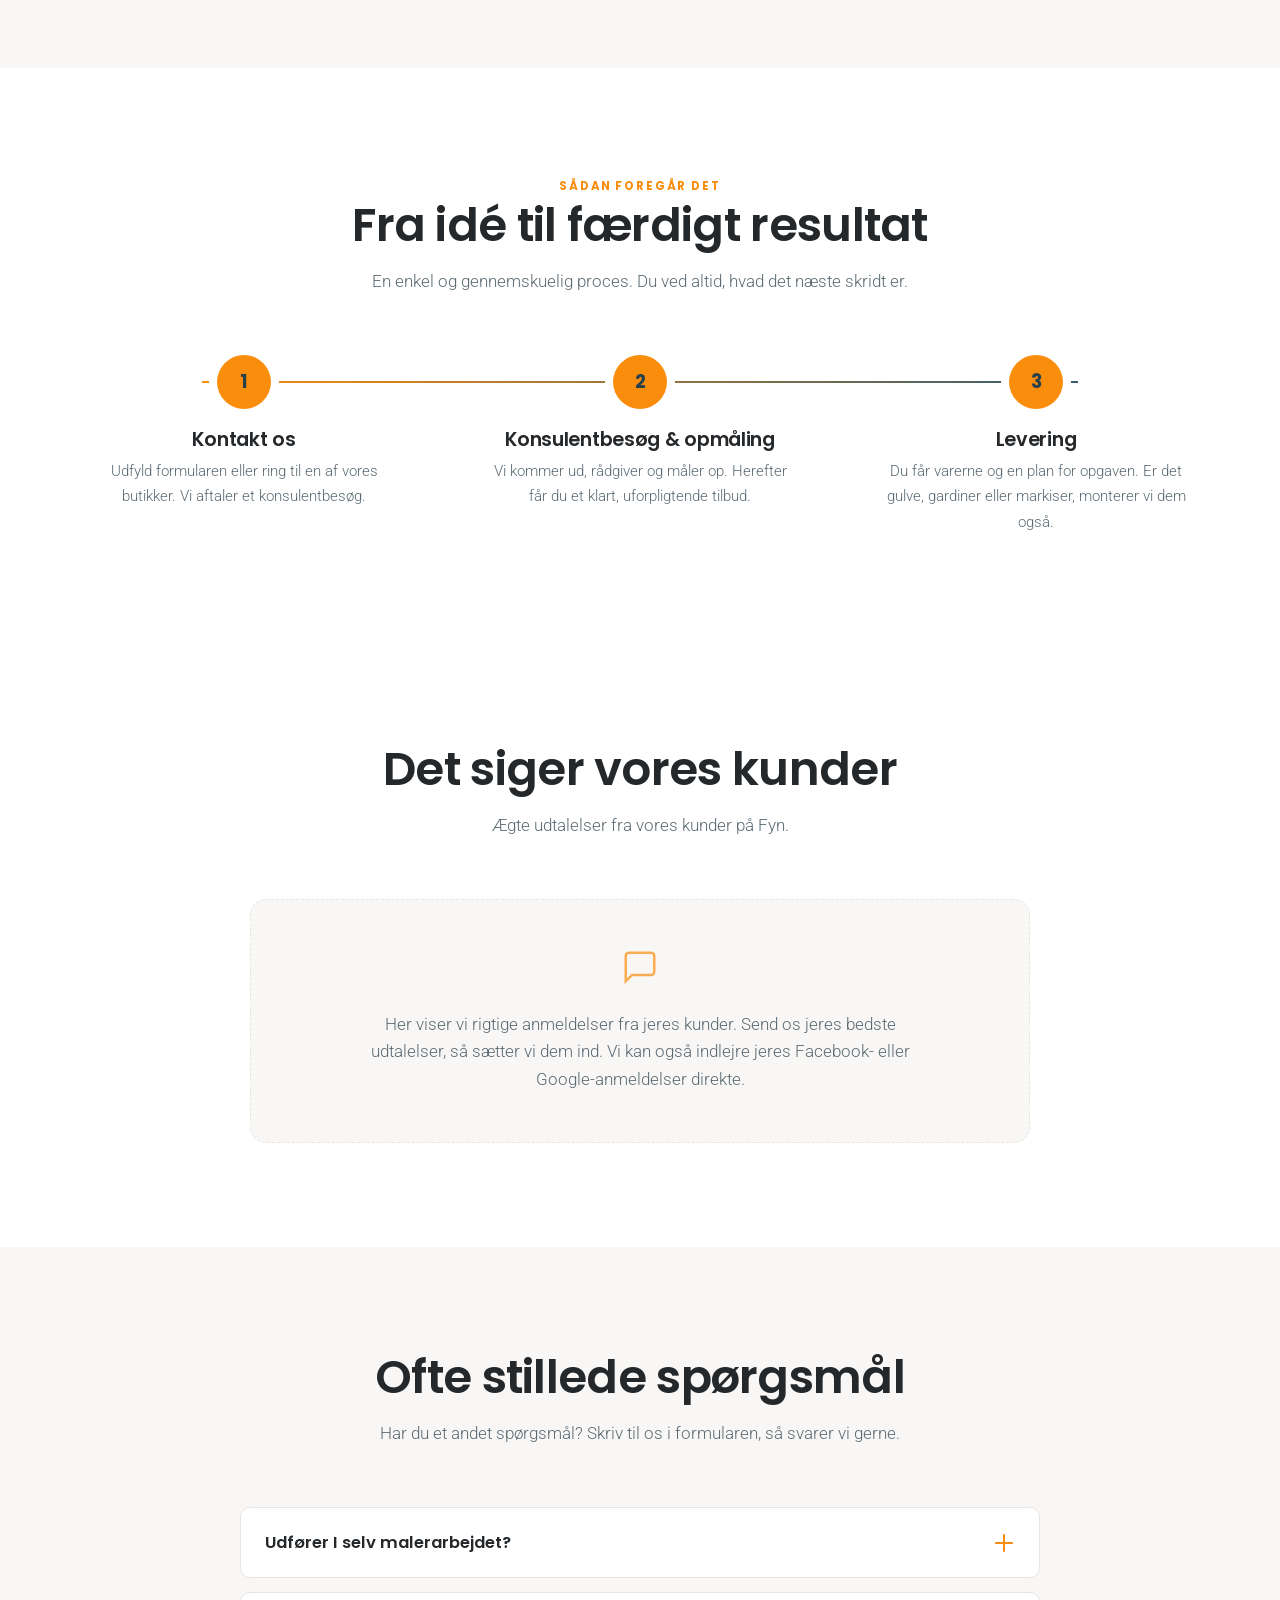
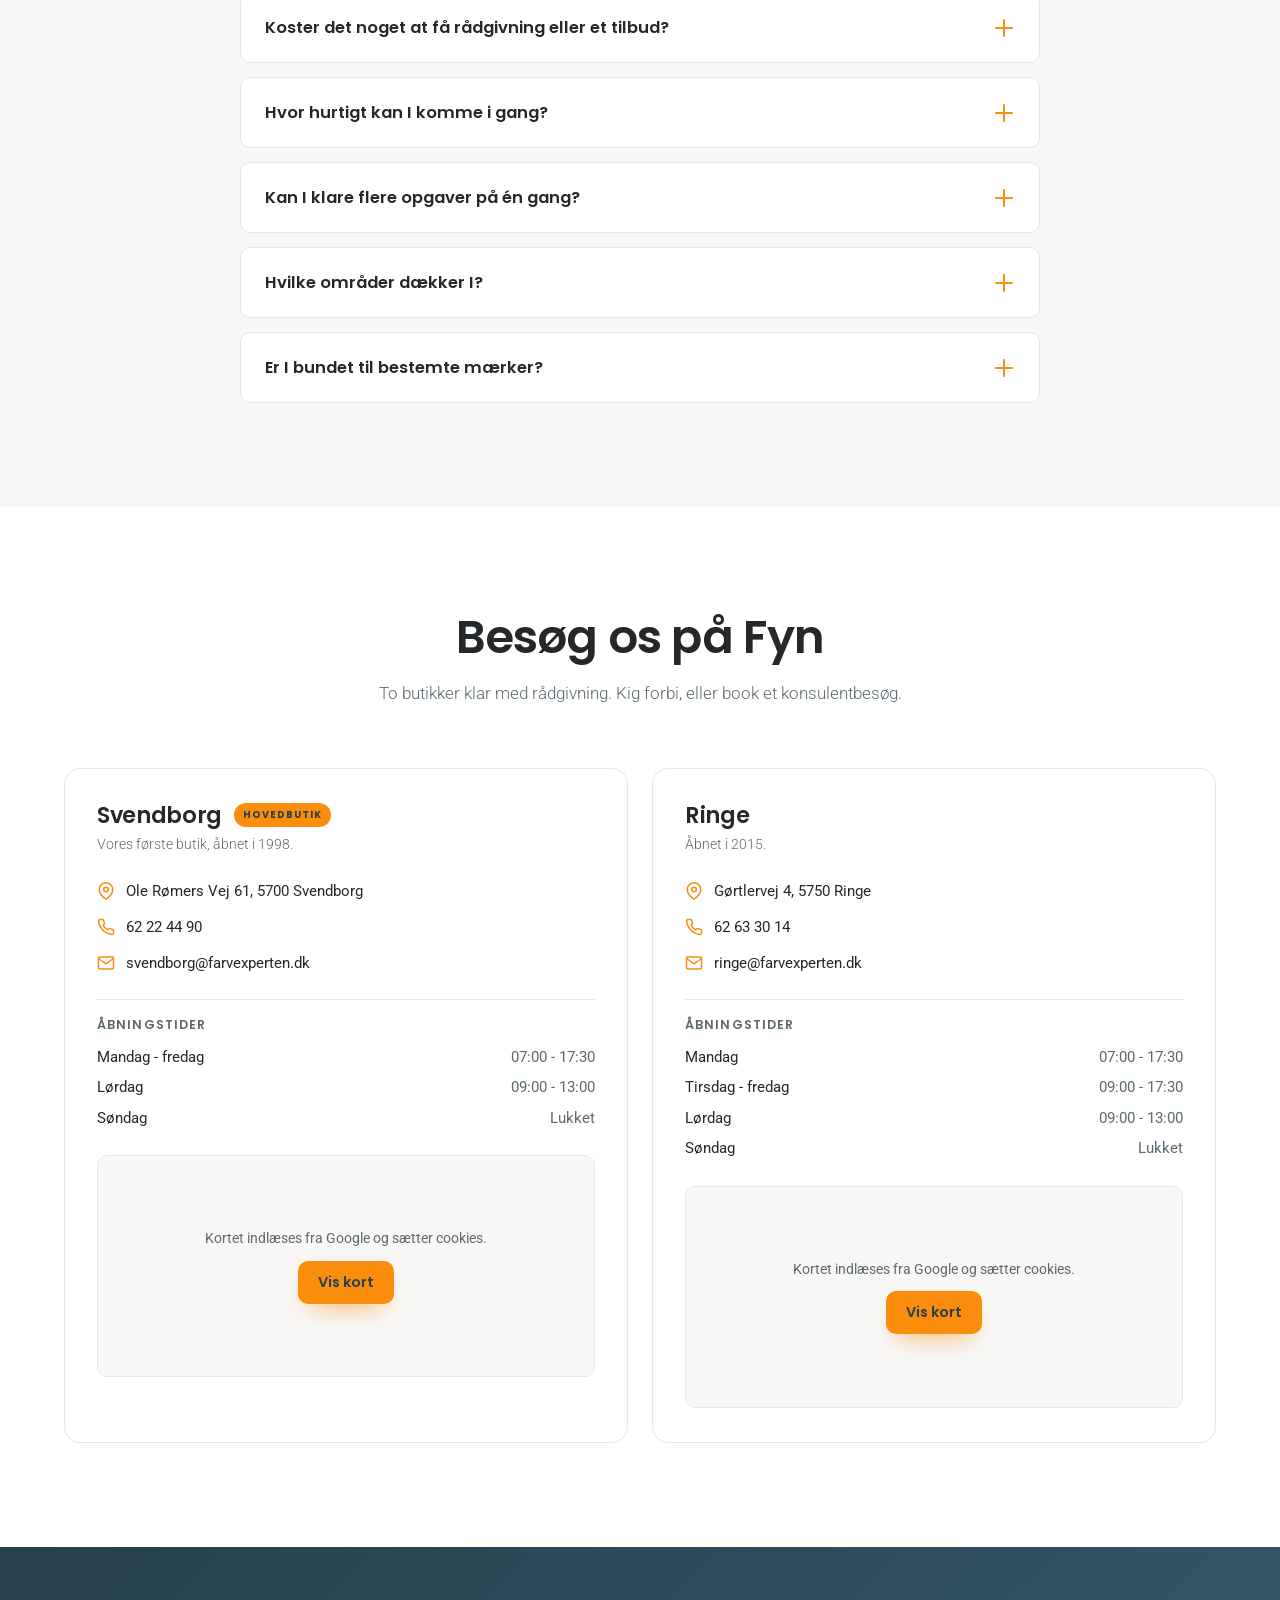
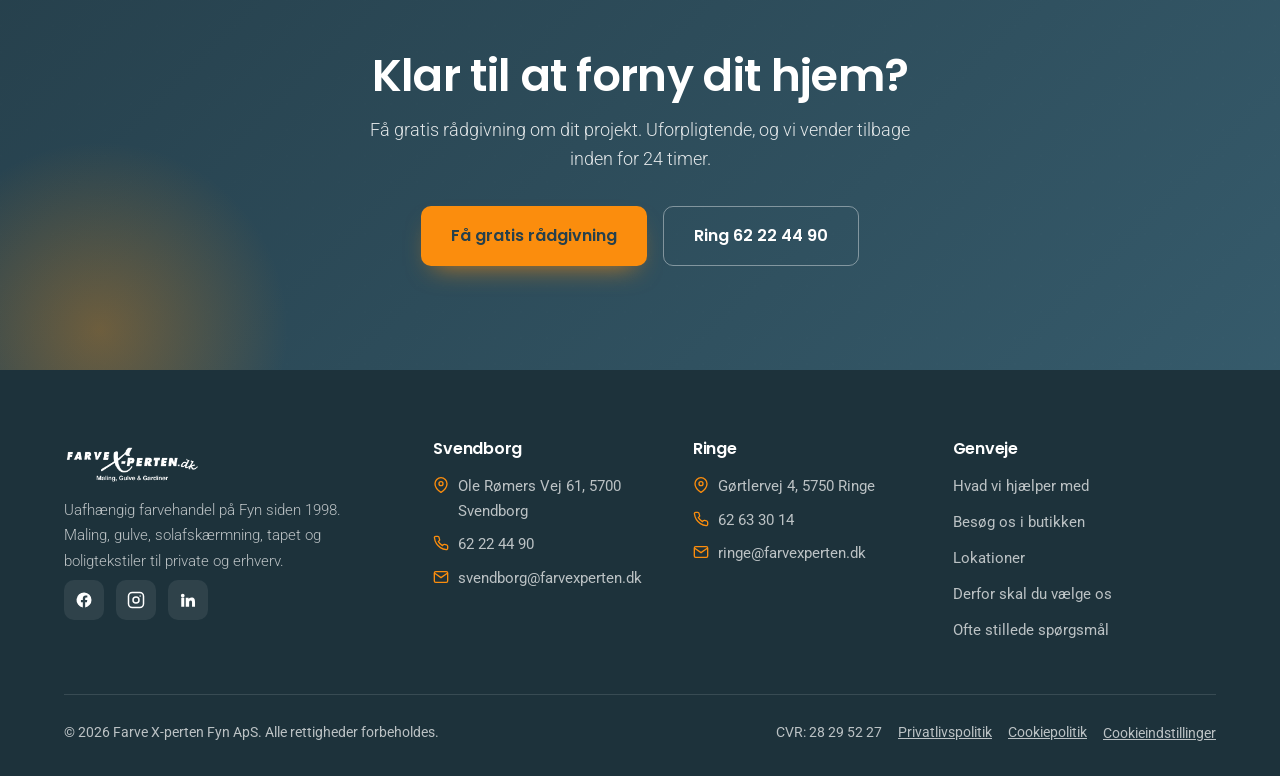
==== commit 2d65987f: "Use the new shop photos across services, gallery and why-card All 14 uploads put to work, compressed" ====
--- a/index.html
+++ b/index.html
@@ -235,7 +235,7 @@
 
 /* Gallery */
 .gallery{background:var(--light-bg)}
-.gallery-grid{display:grid;grid-template-columns:repeat(3,1fr);gap:18px}
+.gallery-grid{display:grid;grid-template-columns:repeat(4,1fr);gap:18px}
 .gallery-grid figure{position:relative;border-radius:var(--r);overflow:hidden;background:var(--border);aspect-ratio:3/4}
 .gallery-grid figure img{width:100%;height:100%;object-fit:cover;transition:transform .6s var(--ease)}
 .gallery-grid figure:hover img{transform:scale(1.06)}
@@ -257,8 +257,8 @@
 .why-list h4{font-size:1.1rem;margin-bottom:3px}
 .why-list p{color:var(--muted);font-size:.95rem;font-weight:300}
 .why-visual{position:relative;border-radius:var(--r-lg);overflow:hidden;padding:48px 40px;color:#fff;box-shadow:var(--shadow);
-  background:linear-gradient(150deg,var(--dark),var(--dark-secondary))}
-.why-visual .wv-tint{position:absolute;inset:0;opacity:.5;background-image:radial-gradient(circle at 1px 1px,#fff 1px,transparent 0);background-size:24px 24px}
+  background:url('assets/img/raadgivning.jpg') center/cover no-repeat}
+.why-visual .wv-tint{position:absolute;inset:0;background:linear-gradient(150deg,rgba(38,64,76,.88),rgba(55,93,110,.84))}
 .why-visual .wv-body{position:relative}
 .why-visual h3{color:#fff;font-size:1.7rem;margin:12px 0 14px}
 .why-visual p{color:rgba(255,255,255,.88);font-weight:300;margin-bottom:28px}
@@ -589,7 +589,7 @@
     </div>
     <div class="svc-grid reveal">
       <a href="#kontakt" class="svc">
-        <img class="svc-img" src="assets/img/maling.jpg" alt="Maling og farvekort" loading="lazy" width="346" height="200">
+        <img class="svc-img" src="assets/img/kort-maling.jpg" alt="Maling blandes i butikken" loading="lazy" width="346" height="200">
         <div class="svc-body">
           <h3>Maling</h3>
           <p>Stort udvalg til inde og ude, og rådgivning om forarbejde og produktvalg. Selve malerarbejdet står du eller din håndværker for.</p>
@@ -597,7 +597,7 @@
         </div>
       </a>
       <a href="#kontakt" class="svc">
-        <img class="svc-img" src="assets/img/gulv.jpg" alt="Trægulv lagt i sildeben" loading="lazy" width="346" height="200">
+        <img class="svc-img" src="assets/img/kort-gulve.jpg" alt="Gulvprøver i butikken" loading="lazy" width="346" height="200">
         <div class="svc-body">
           <h3>Gulve</h3>
           <p>Linoleum, træ, vinyl og laminat. Gratis opmåling på Fyn, og vores montører lægger gulvet for dig.</p>
@@ -605,7 +605,7 @@
         </div>
       </a>
       <a href="#kontakt" class="svc">
-        <img class="svc-img" src="assets/img/sol.jpg" alt="Gardiner og solafskærmning i stue" loading="lazy" width="346" height="200">
+        <img class="svc-img" src="assets/img/kort-sol.jpg" alt="Solafskærmning i showroom" loading="lazy" width="346" height="200">
         <div class="svc-body">
           <h3>Solafskærmning</h3>
           <p>Markiser, persienner og screens. Gratis opmåling, og vi monterer det for dig.</p>
@@ -613,7 +613,7 @@
         </div>
       </a>
       <a href="#kontakt" class="svc">
-        <img class="svc-img" src="assets/img/tapet.jpg" alt="Ruller af tapet, væv og filt" loading="lazy" width="346" height="200">
+        <img class="svc-img" src="assets/img/kort-tapet.jpg" alt="Tapet, væv og filt på rulle" loading="lazy" width="346" height="200">
         <div class="svc-body">
           <h3>Tapet, væv &amp; filt</h3>
           <p>Stort udvalg og rådgivning om valg og fremgangsmåde. Opsætningen står du eller din håndværker for.</p>
@@ -621,7 +621,7 @@
         </div>
       </a>
       <a href="#kontakt" class="svc">
-        <img class="svc-img" src="assets/img/bolig.jpg" alt="Boligtekstiler ved vindue" loading="lazy" width="346" height="200">
+        <img class="svc-img" src="assets/img/kort-bolig.jpg" alt="Prøvebøger med boligtekstiler" loading="lazy" width="346" height="200">
         <div class="svc-body">
           <h3>Boligtekstiler</h3>
           <p>Gardiner efter mål, opmålt og monteret af vores egne montører.</p>
@@ -640,12 +640,14 @@
       <p>Personlig rådgivning og et stort udvalg. Kom forbi i Svendborg eller Ringe og bliv inspireret.</p>
     </div>
     <div class="gallery-grid reveal">
-      <figure><img src="assets/img/galleri-1.jpg" alt="Rådgivning i butikken" loading="lazy" width="600" height="900"></figure>
-      <figure><img src="assets/img/galleri-2.jpg" alt="Farve X-perten butik" loading="lazy" width="600" height="900"></figure>
-      <figure><img src="assets/img/galleri-3.jpg" alt="Farve X-perten butik" loading="lazy" width="600" height="900"></figure>
-      <figure><img src="assets/img/galleri-4.jpg" alt="Farve X-perten butik" loading="lazy" width="600" height="900"></figure>
-      <figure><img src="assets/img/galleri-5.jpg" alt="Farve X-perten butik" loading="lazy" width="600" height="900"></figure>
-      <figure><img src="assets/img/galleri-6.jpg" alt="Farve X-perten butik" loading="lazy" width="600" height="900"></figure>
+      <figure><img src="assets/img/galleri-1.jpg" alt="Maling blandes i butikken" loading="lazy" width="600" height="900"></figure>
+      <figure><img src="assets/img/galleri-2.jpg" alt="Kunde bliver betjent ved disken" loading="lazy" width="600" height="900"></figure>
+      <figure><img src="assets/img/galleri-3.jpg" alt="Medarbejder ved blandemaskinen" loading="lazy" width="600" height="900"></figure>
+      <figure><img src="assets/img/galleri-4.jpg" alt="Personlig rådgivning i butikken" loading="lazy" width="600" height="900"></figure>
+      <figure><img src="assets/img/galleri-5.jpg" alt="Rådgivning ved kassen" loading="lazy" width="600" height="900"></figure>
+      <figure><img src="assets/img/galleri-6.jpg" alt="Gulvprøver" loading="lazy" width="600" height="900"></figure>
+      <figure><img src="assets/img/galleri-7.jpg" alt="Prøver af trægulv" loading="lazy" width="600" height="900"></figure>
+      <figure><img src="assets/img/galleri-8.jpg" alt="Tekstilprøver" loading="lazy" width="600" height="900"></figure>
     </div>
   </div>
 </section>
@@ -654,7 +656,7 @@
 <section class="section" id="derfor">
   <div class="wrap why-grid">
     <div class="reveal">
-      <h2 style="font-size:clamp(1.8rem,3.8vw,2.6rem);margin-bottom:30px">Håndværk du kan regne med</h2>
+      <h2 style="font-size:clamp(1.8rem,3.8vw,2.6rem);margin-bottom:30px">Rådgivning du kan regne med</h2>
       <ul class="why-list">
         <li>
           <span class="wico"><svg viewBox="0 0 24 24" fill="none" stroke="currentColor" stroke-width="2"><path d="M9 11l3 3L22 4"/><path d="M21 12v7a2 2 0 0 1-2 2H5a2 2 0 0 1-2-2V5a2 2 0 0 1 2-2h11"/></svg></span>
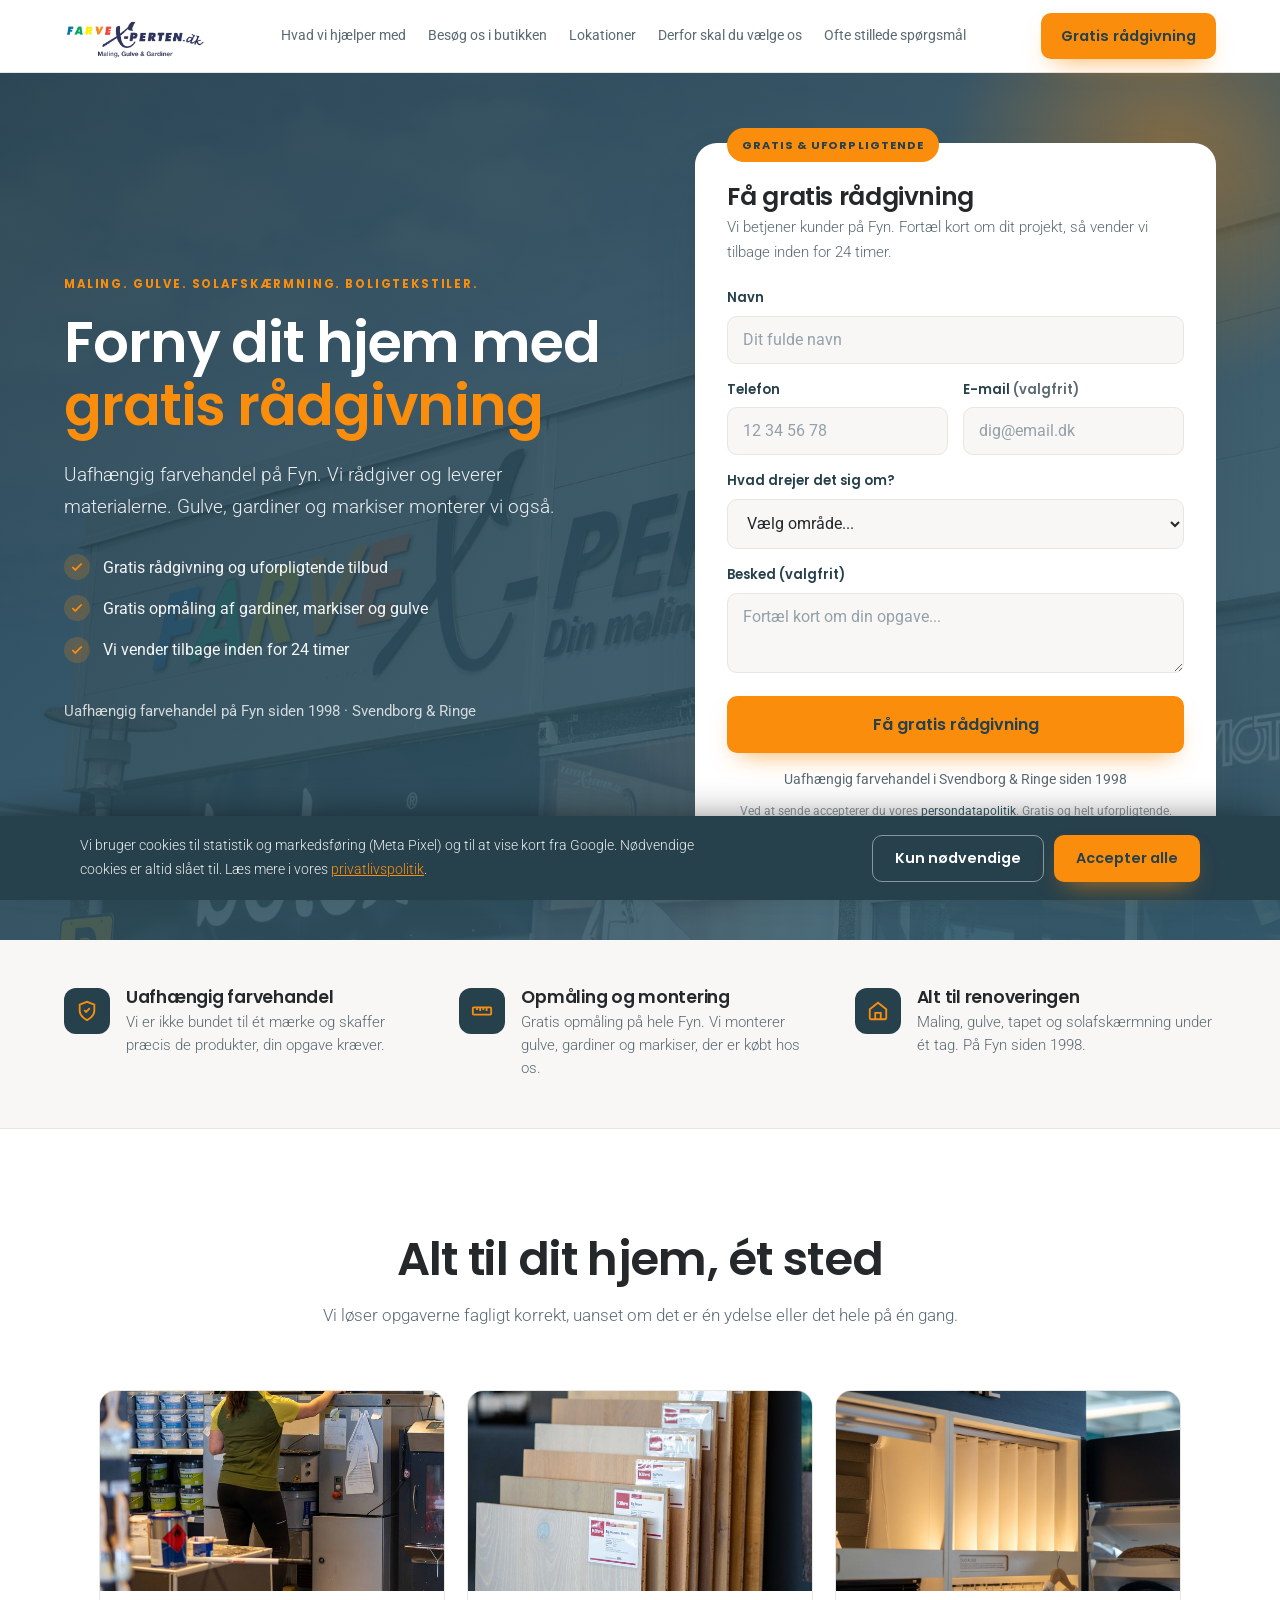
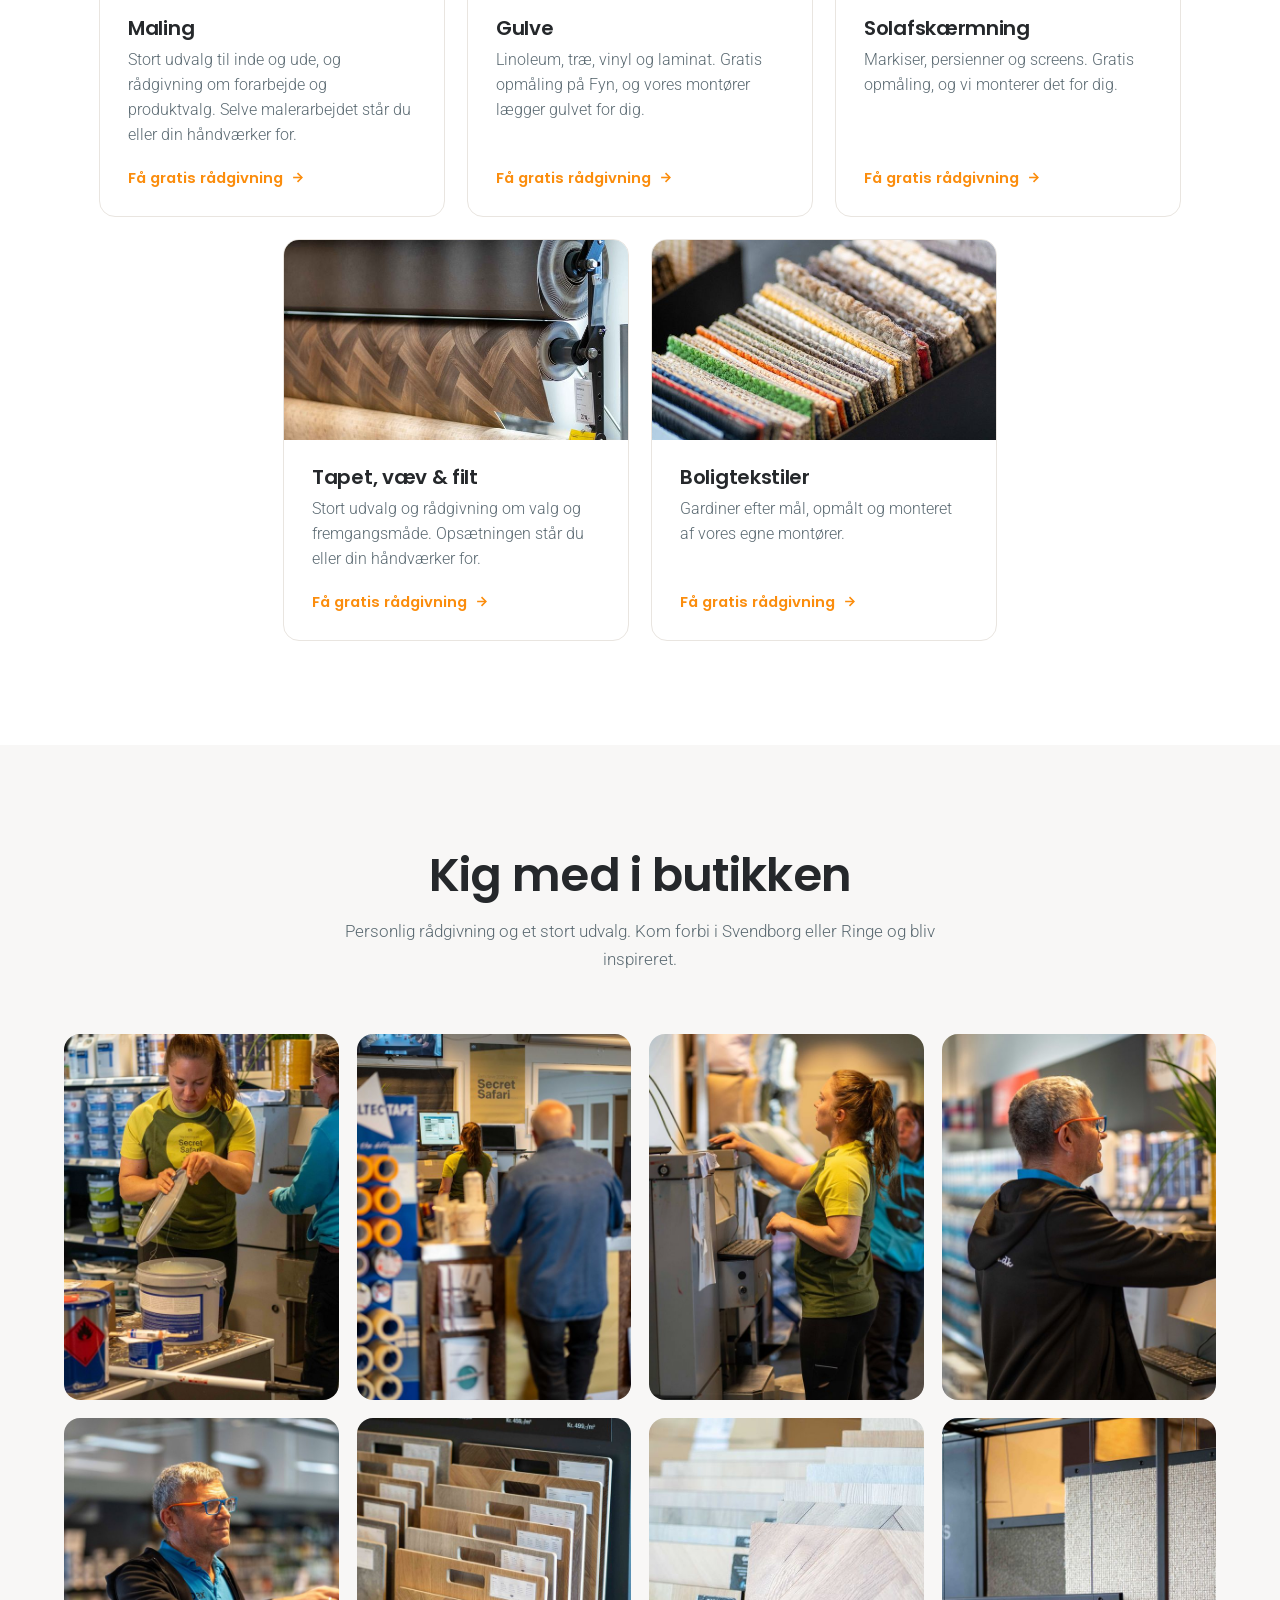
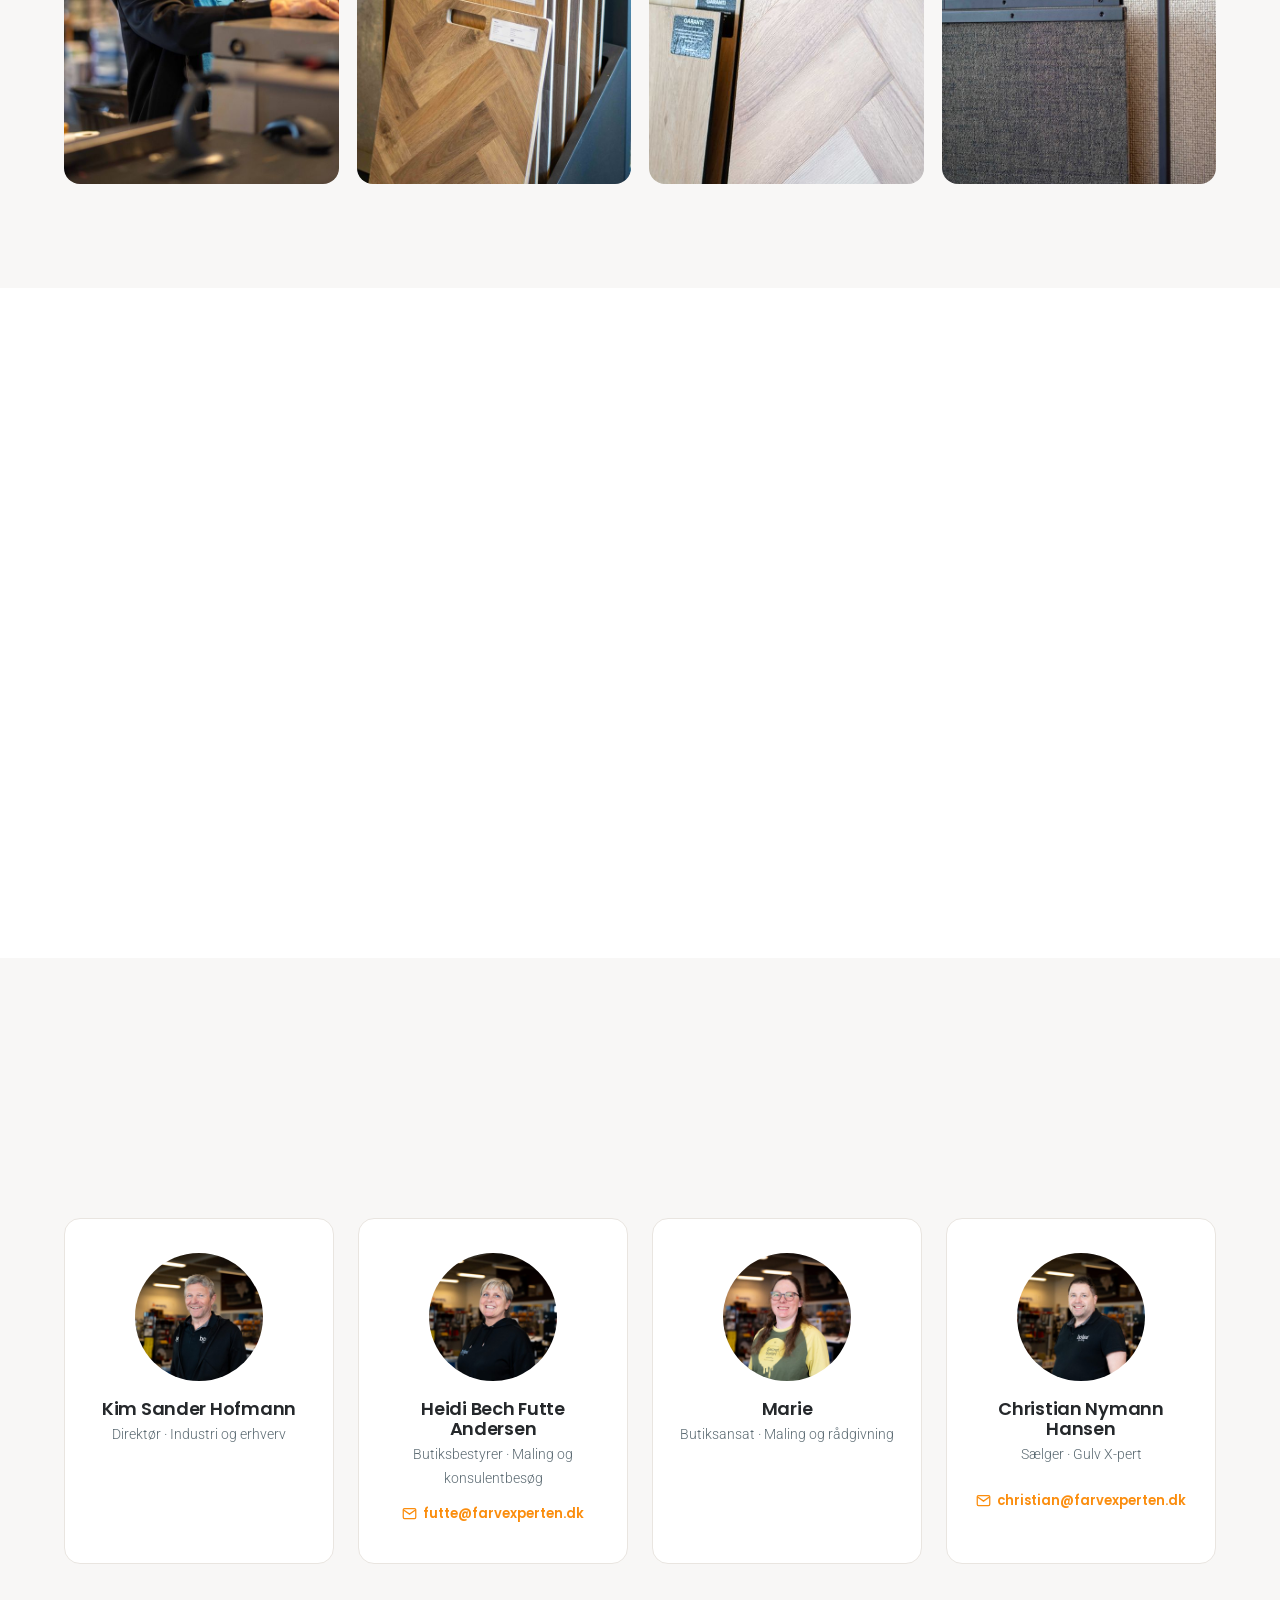
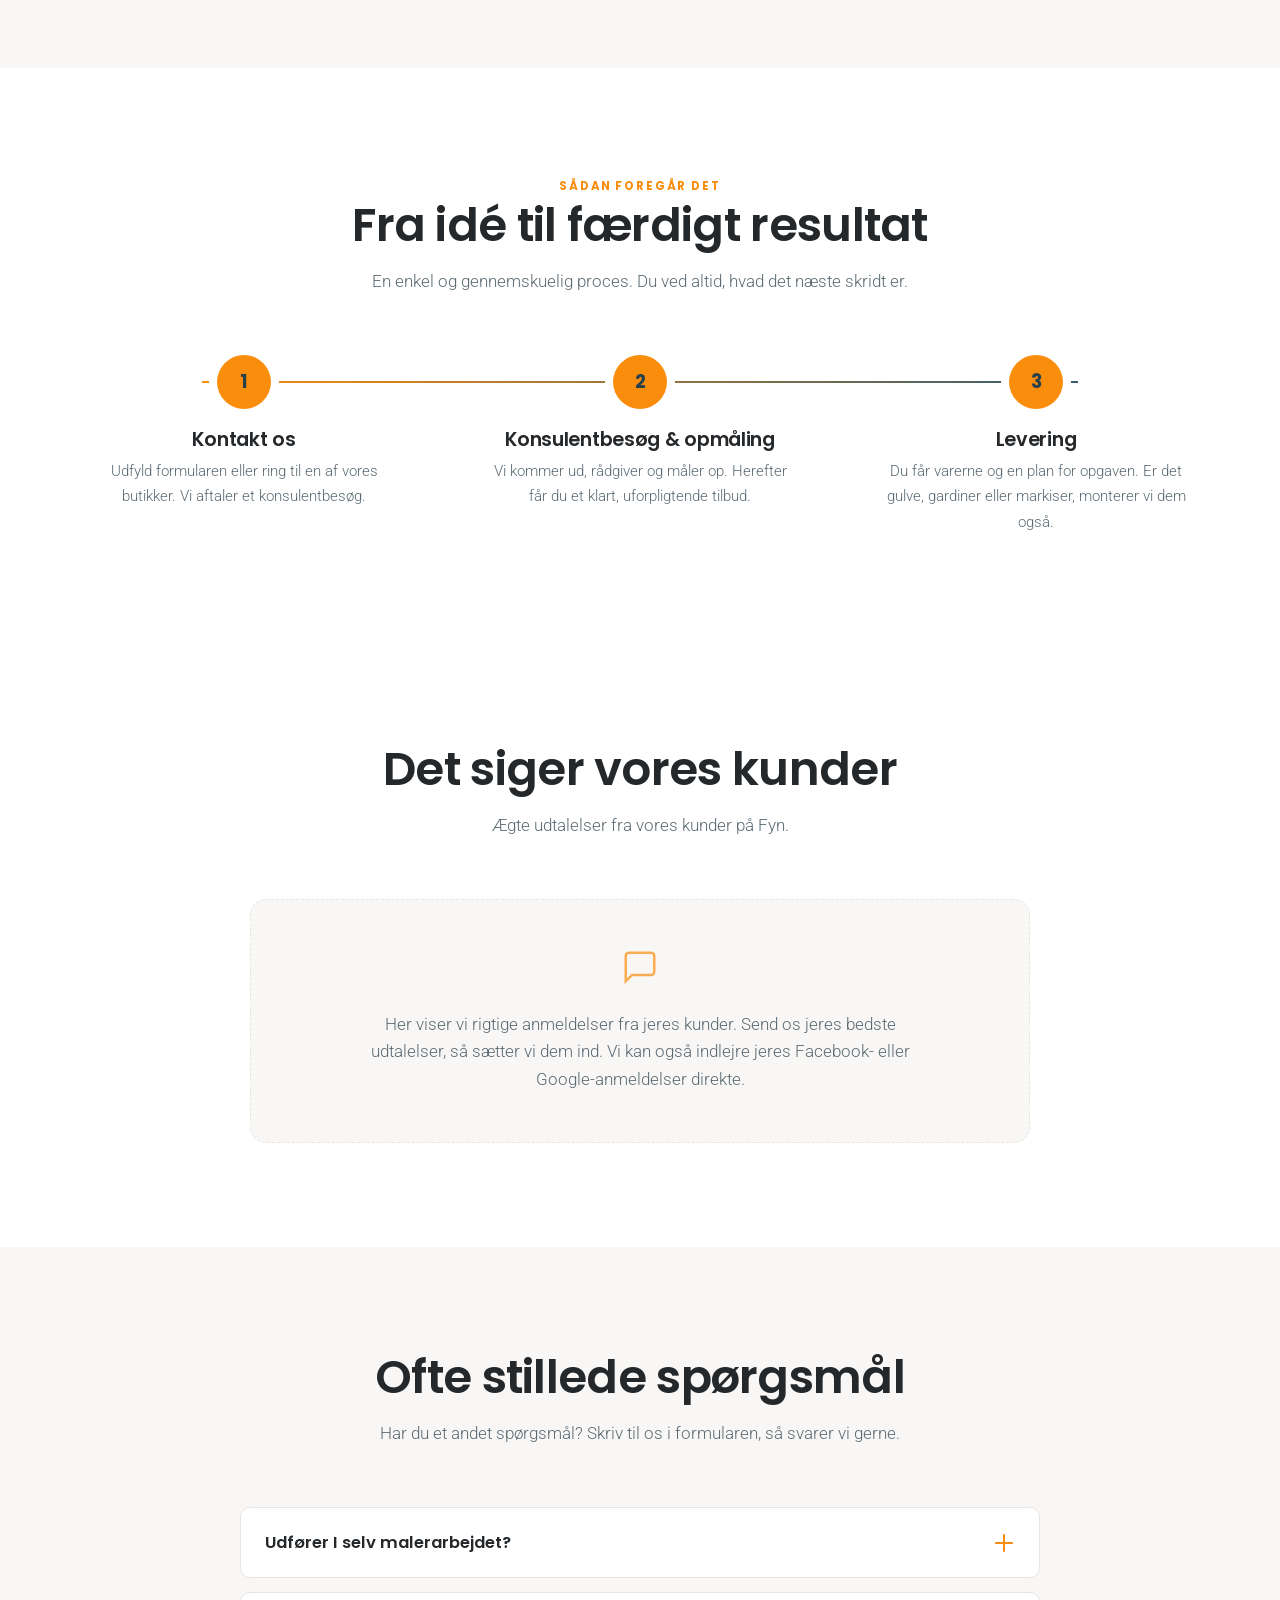
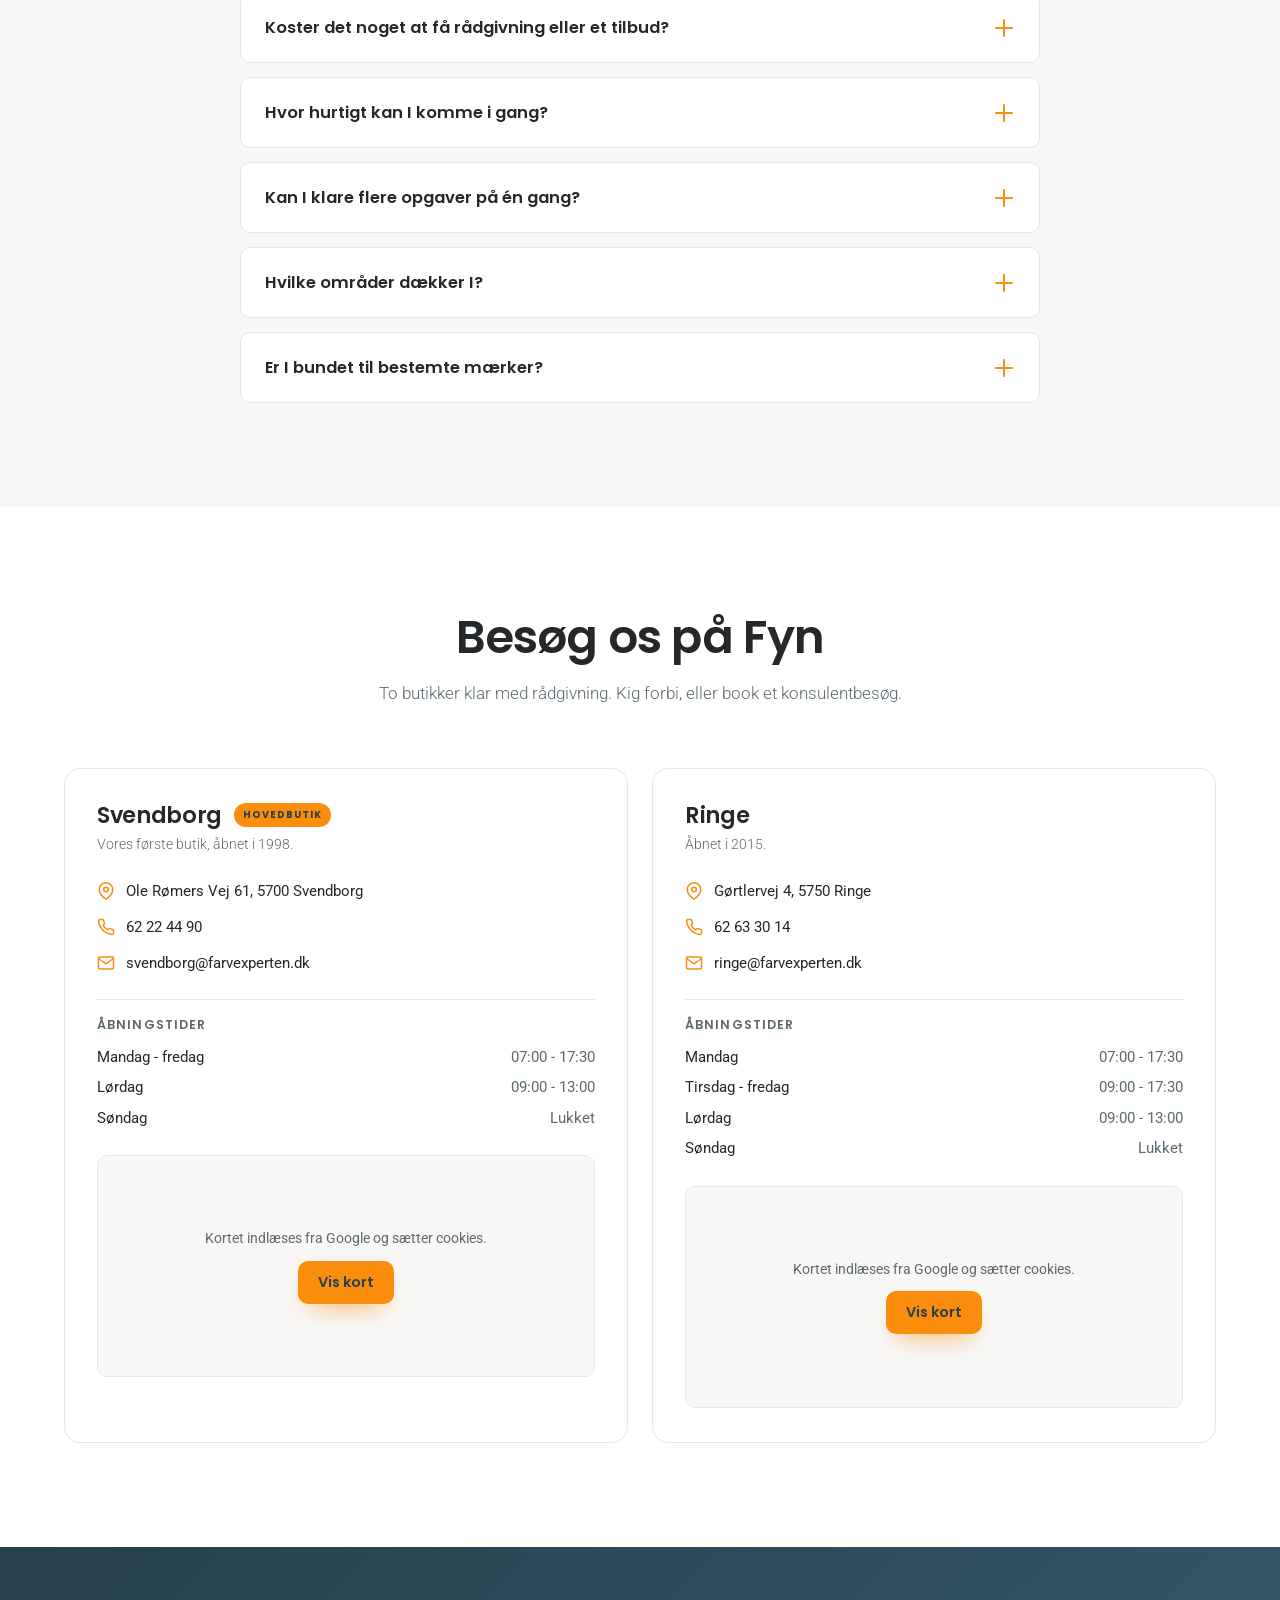
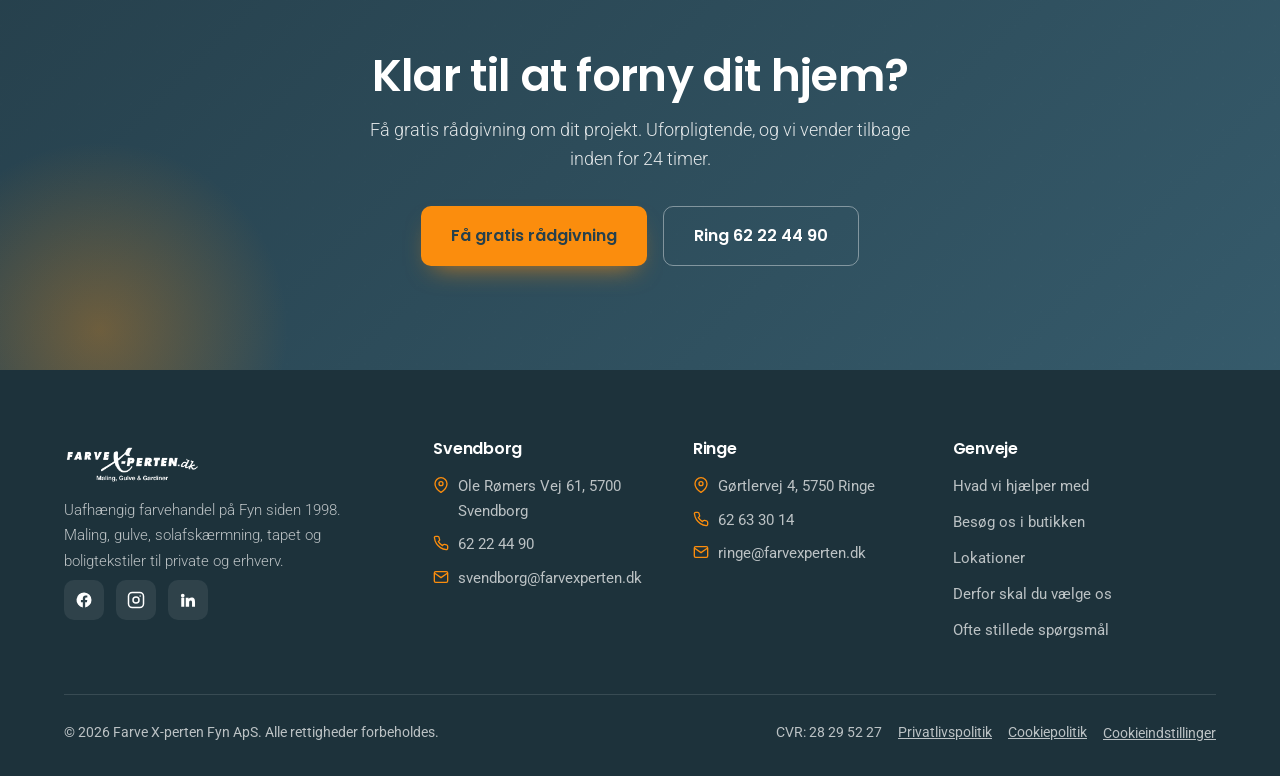
==== commit 65cfa4b9: "Ret navn på teamkort: Kanja -> Marie Omdøber billedfilen tilsvarende, så filnavnet ikke bliver misvi" ====
--- a/index.html
+++ b/index.html
@@ -707,8 +707,8 @@
         <a class="team-email" href="mailto:futte@farvexperten.dk"><svg viewBox="0 0 24 24" fill="none" stroke="currentColor" stroke-width="2"><path d="M4 4h16a2 2 0 0 1 2 2v12a2 2 0 0 1-2 2H4a2 2 0 0 1-2-2V6a2 2 0 0 1 2-2z"/><polyline points="22,6 12,13 2,6"/></svg>futte@farvexperten.dk</a>
       </div>
       <div class="team-card">
-        <img class="team-photo" src="assets/img/kanja.jpg" alt="Kanja Christophersen" loading="lazy" width="128" height="128">
-        <h3>Kanja Christophersen</h3>
+        <img class="team-photo" src="assets/img/marie.jpg" alt="Marie" loading="lazy" width="128" height="128">
+        <h3>Marie</h3>
         <p class="team-role">Butiksansat · Maling og rådgivning</p>
       </div>
       <div class="team-card">
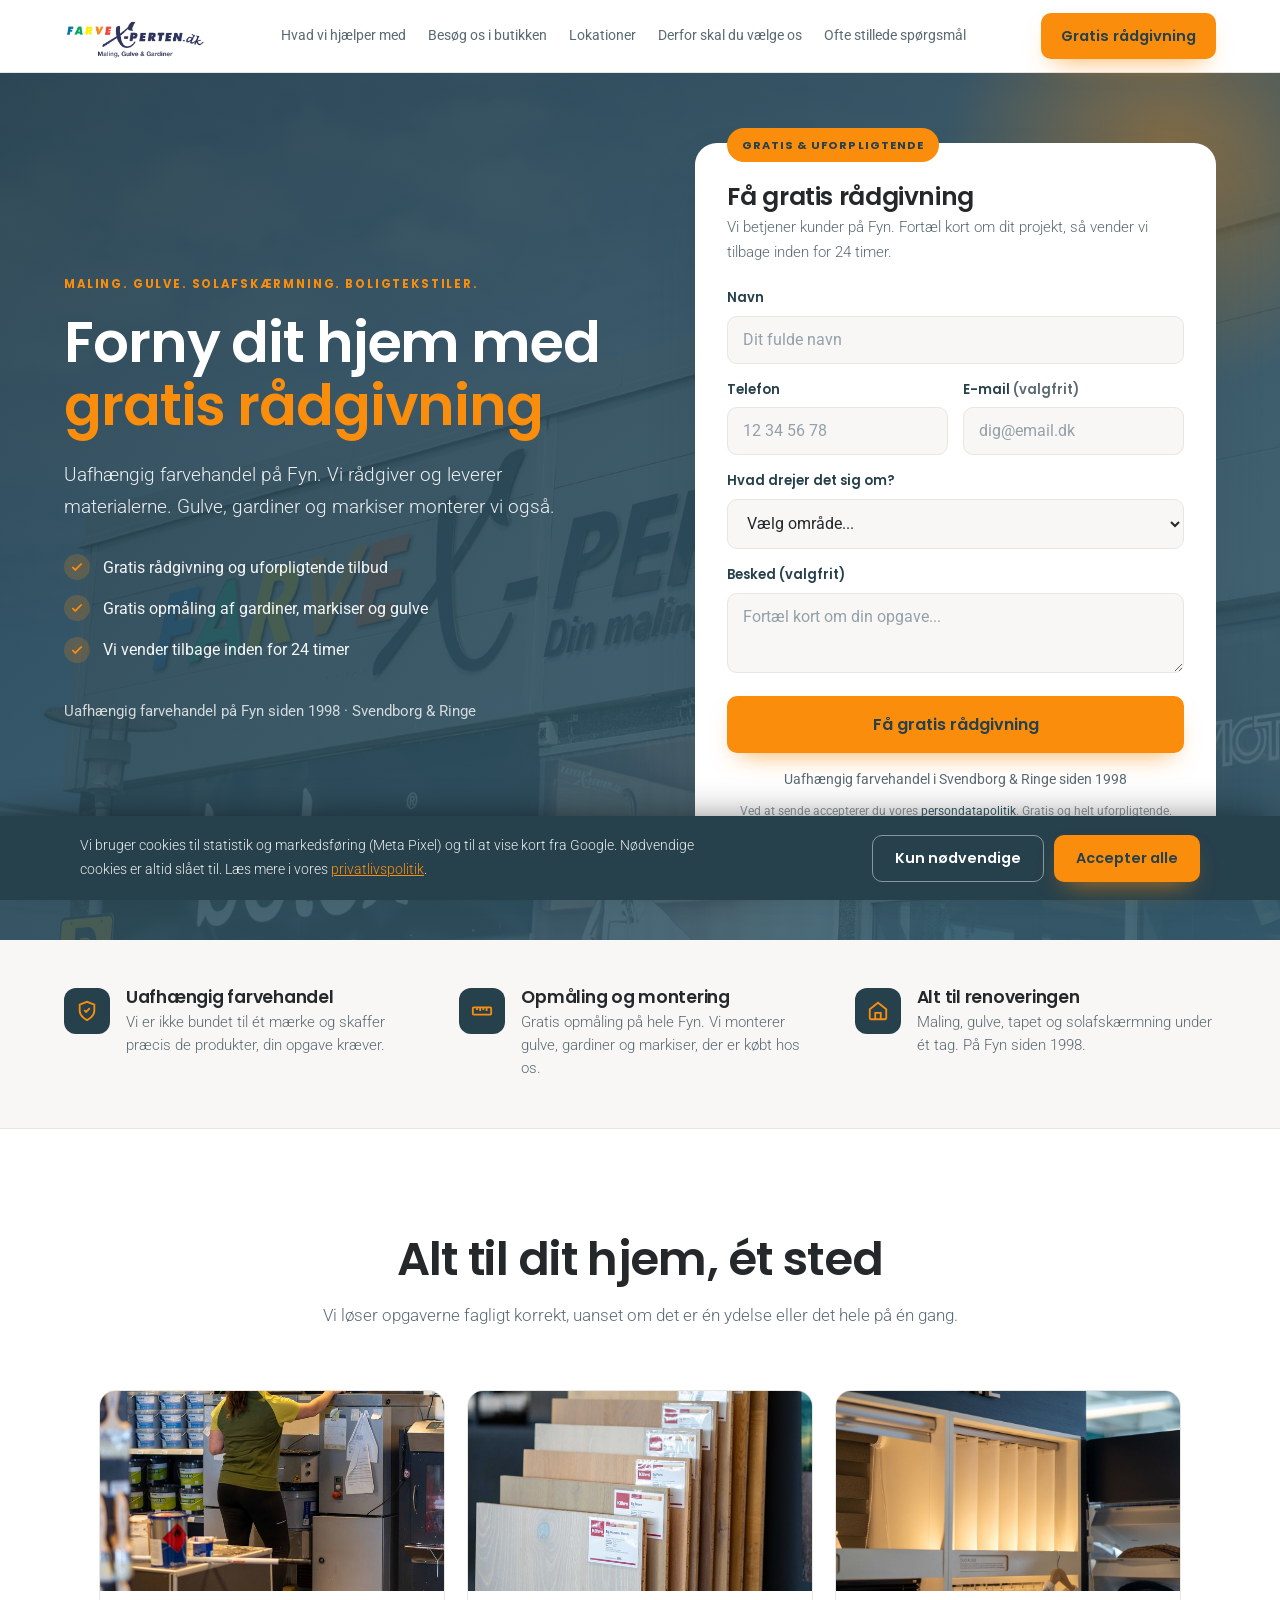
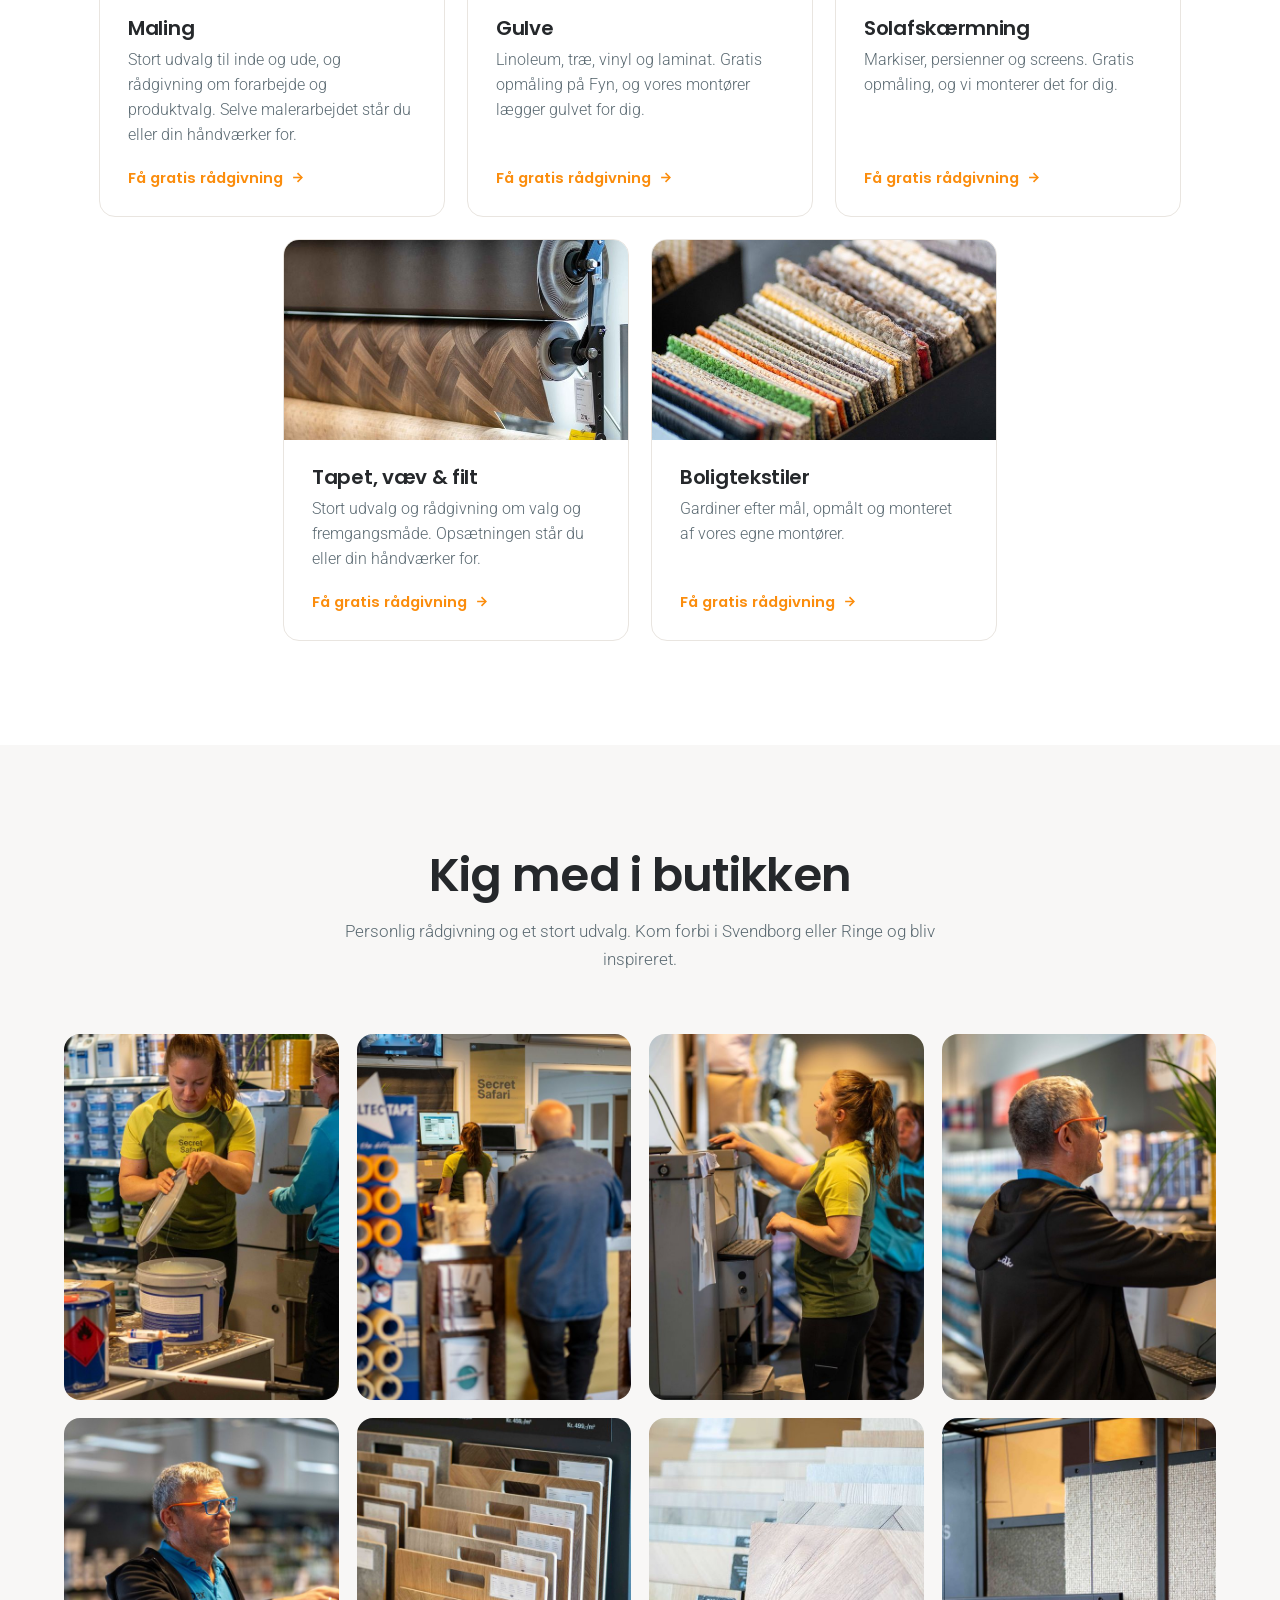
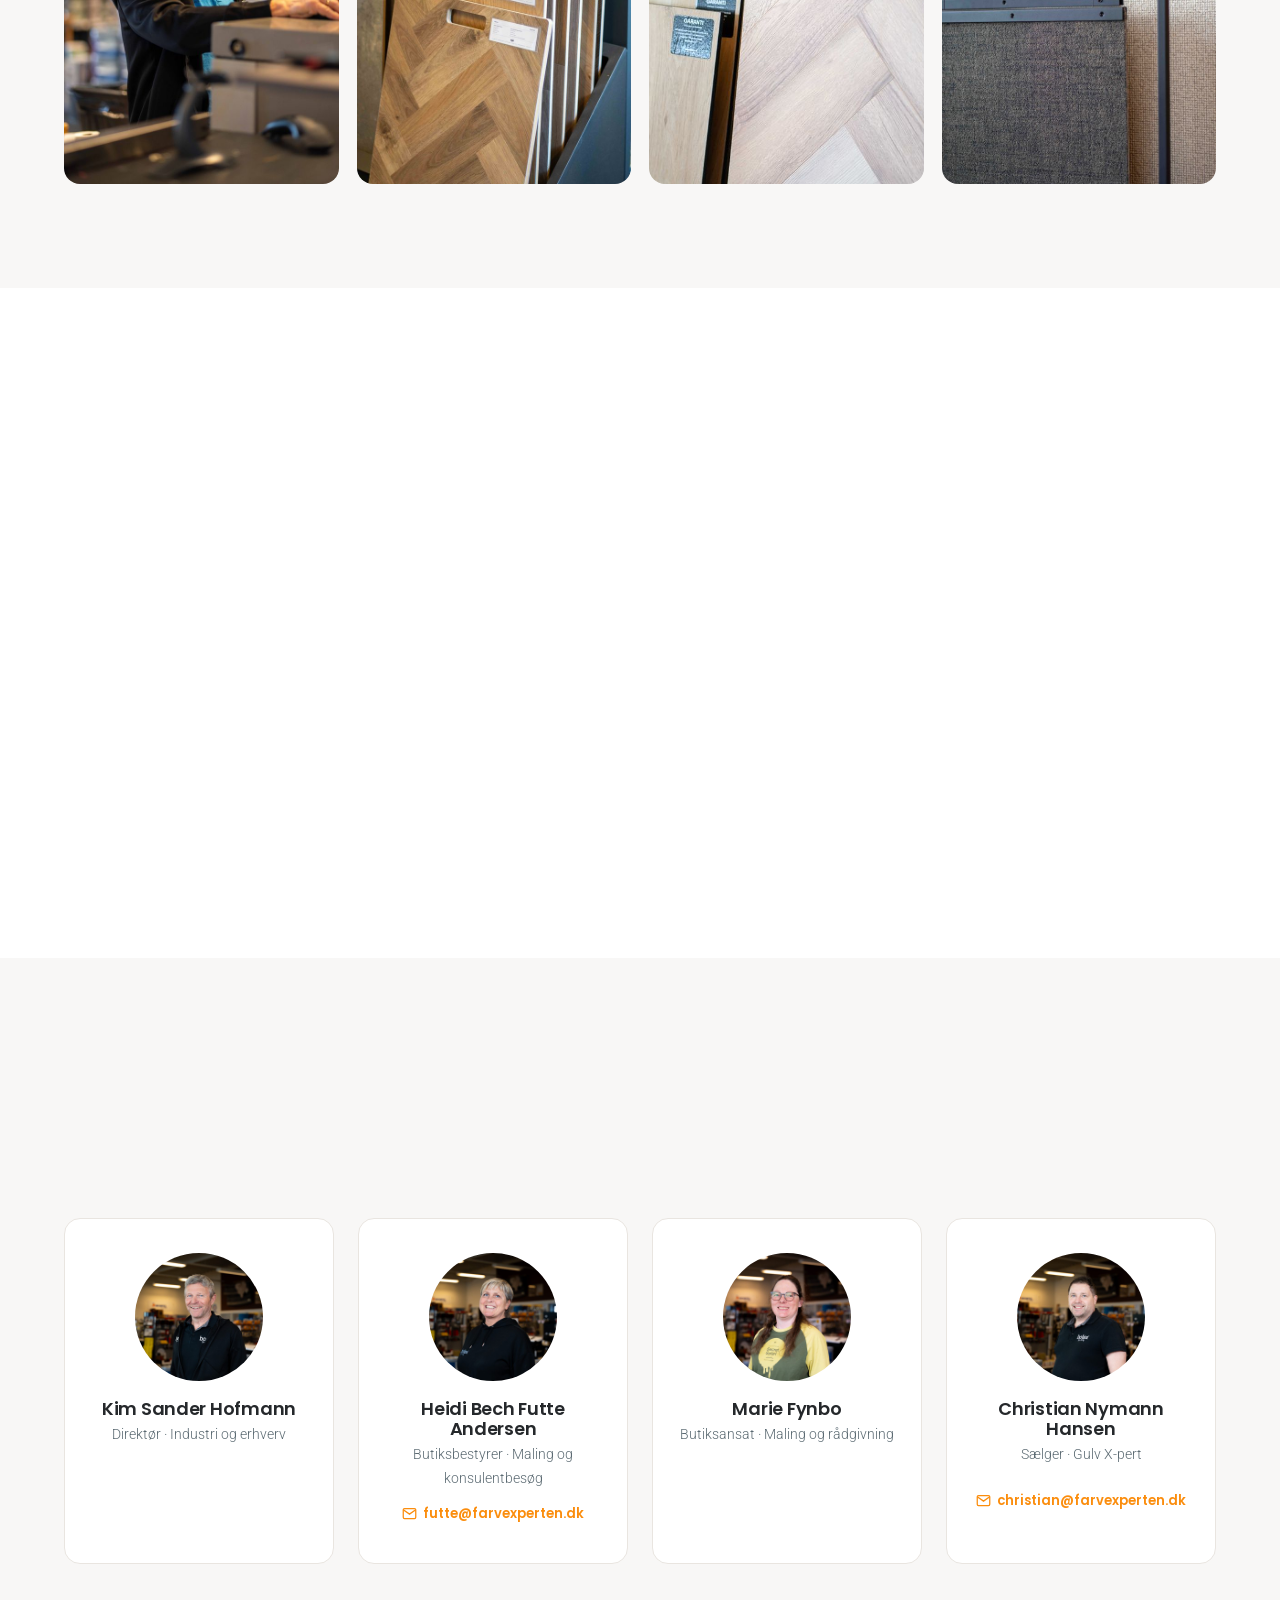
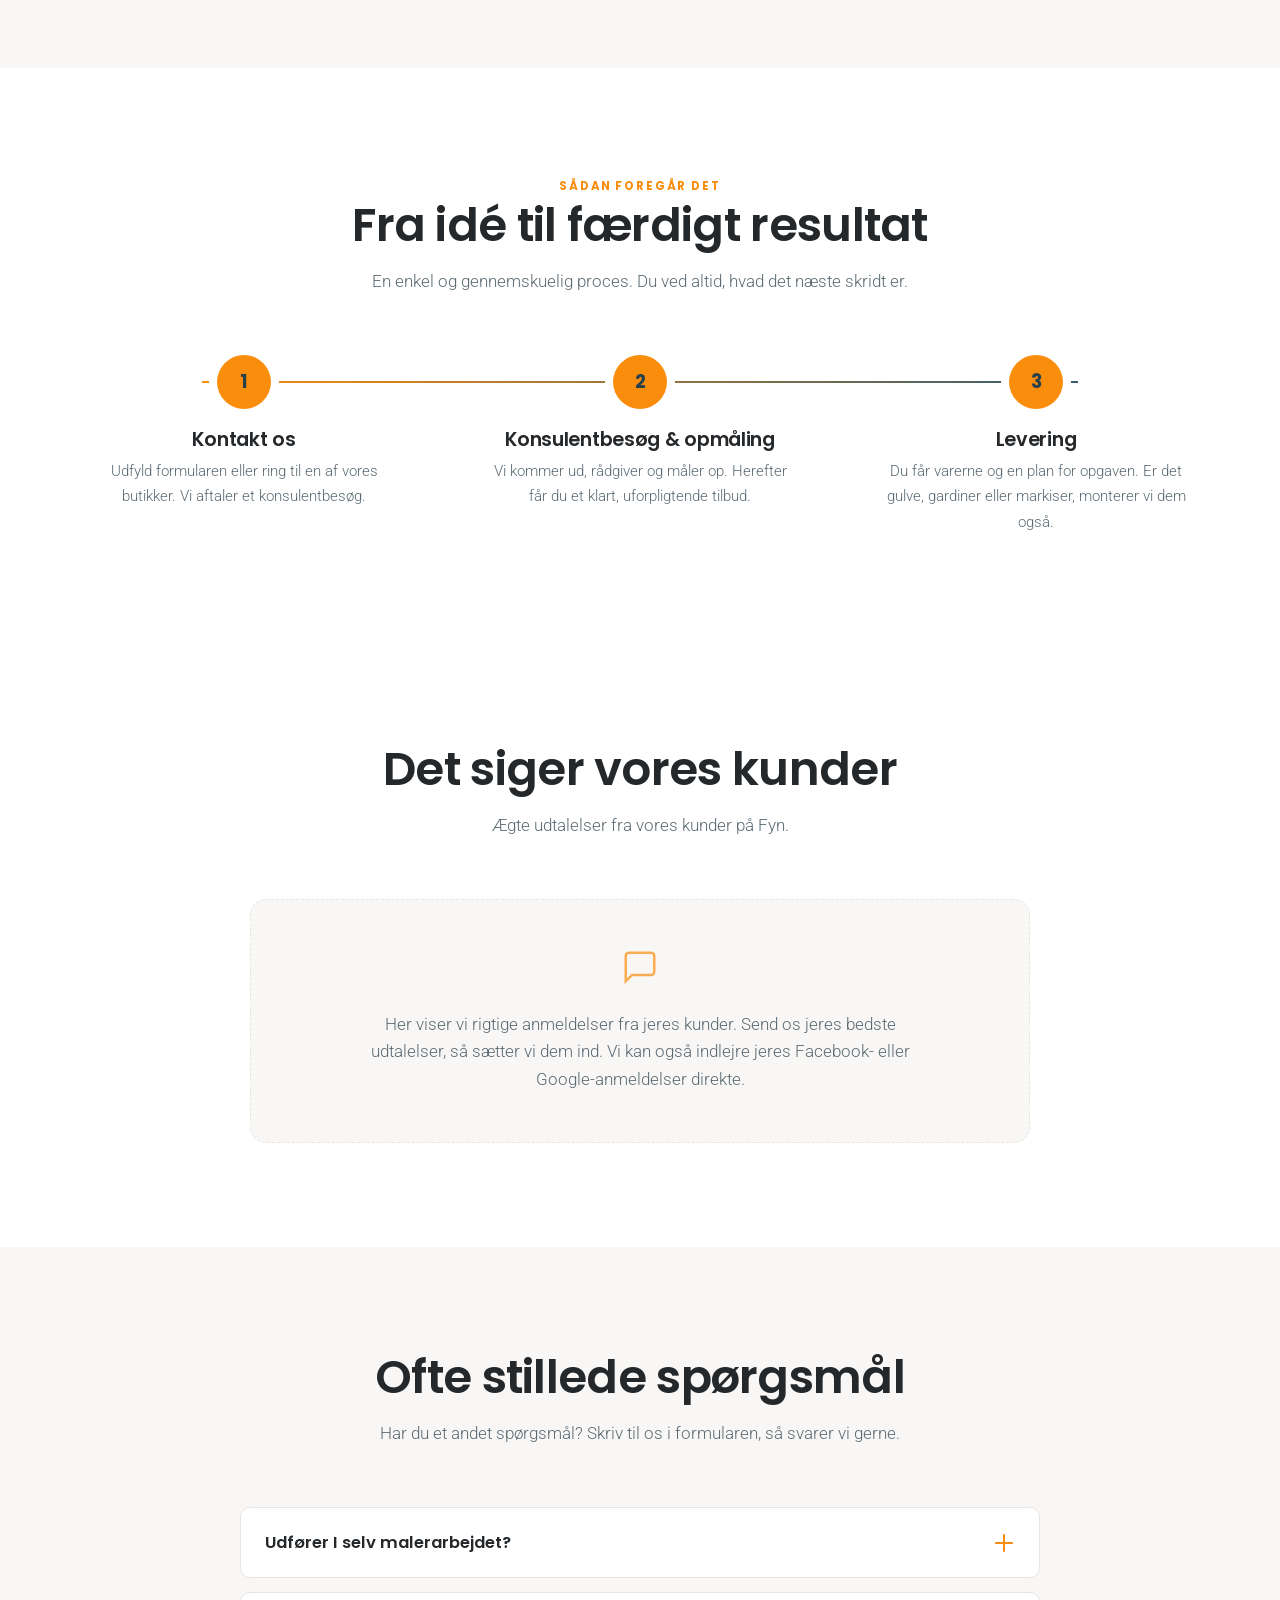
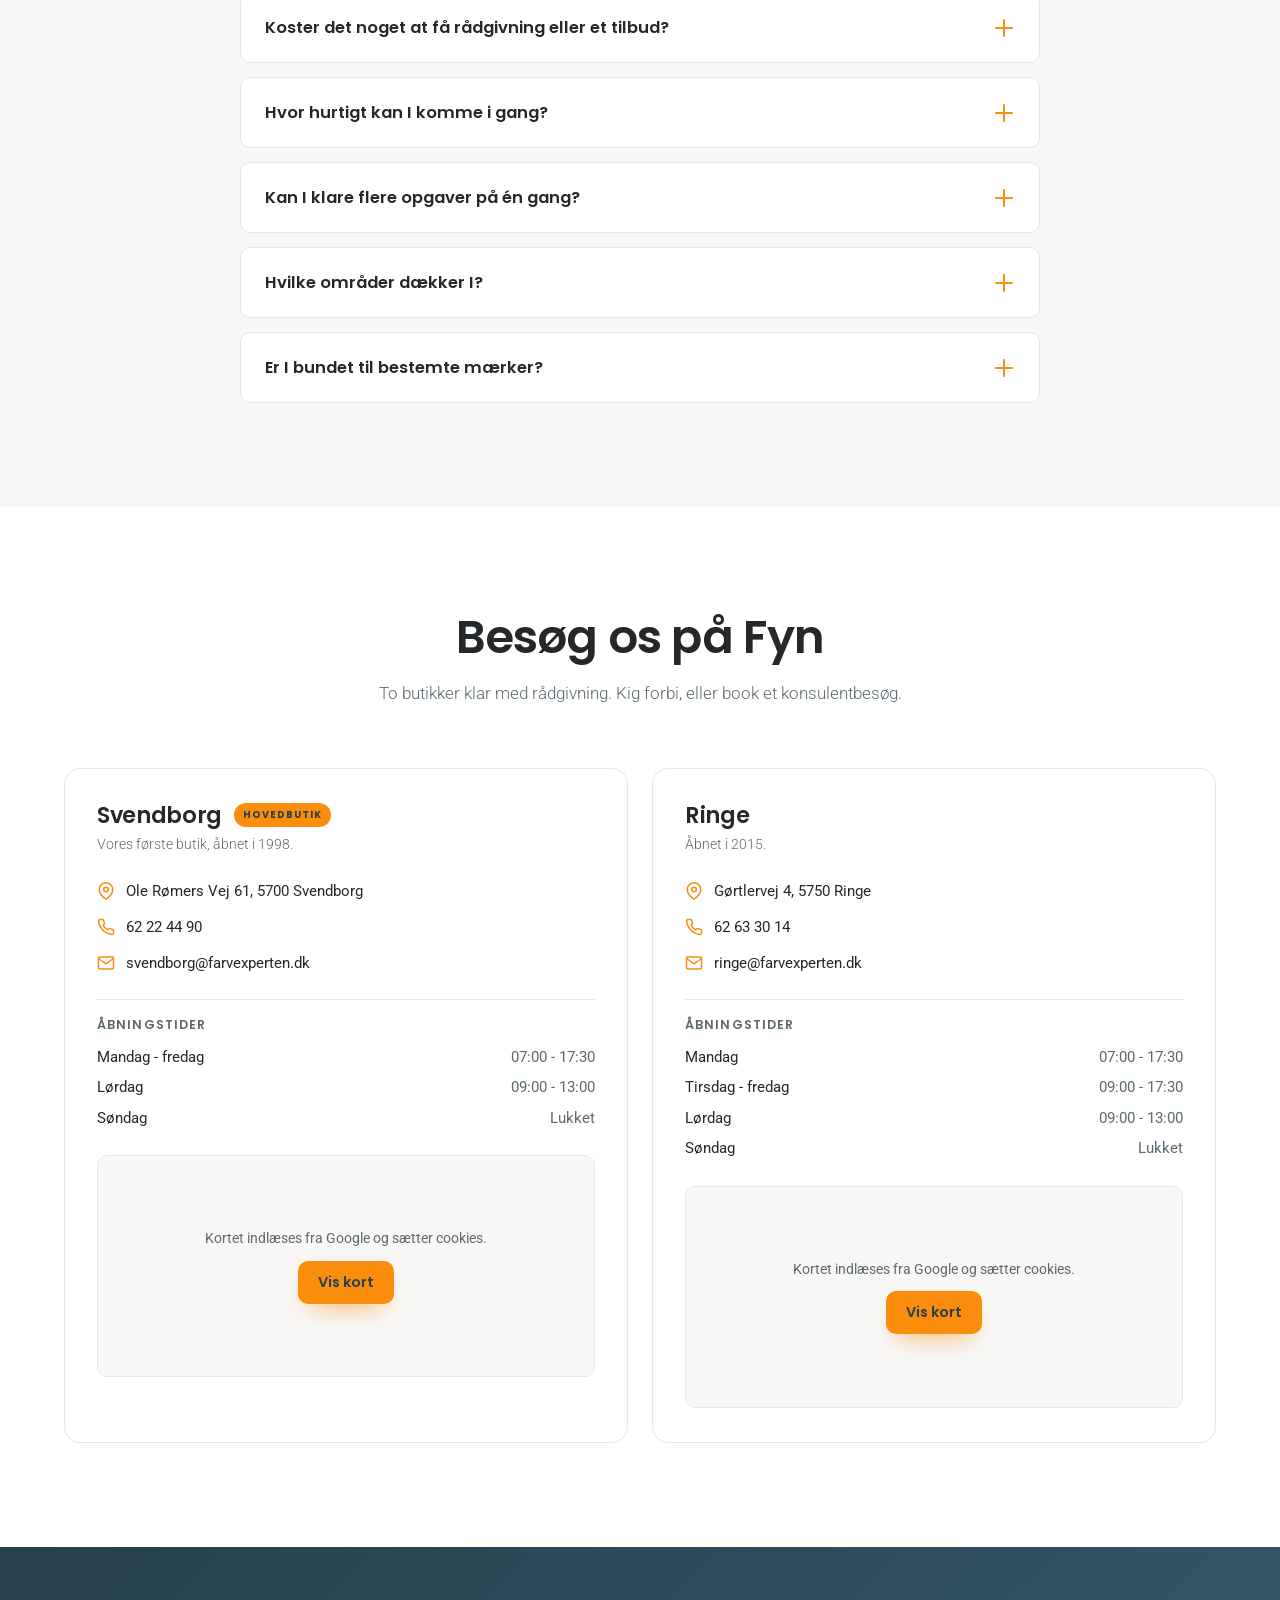
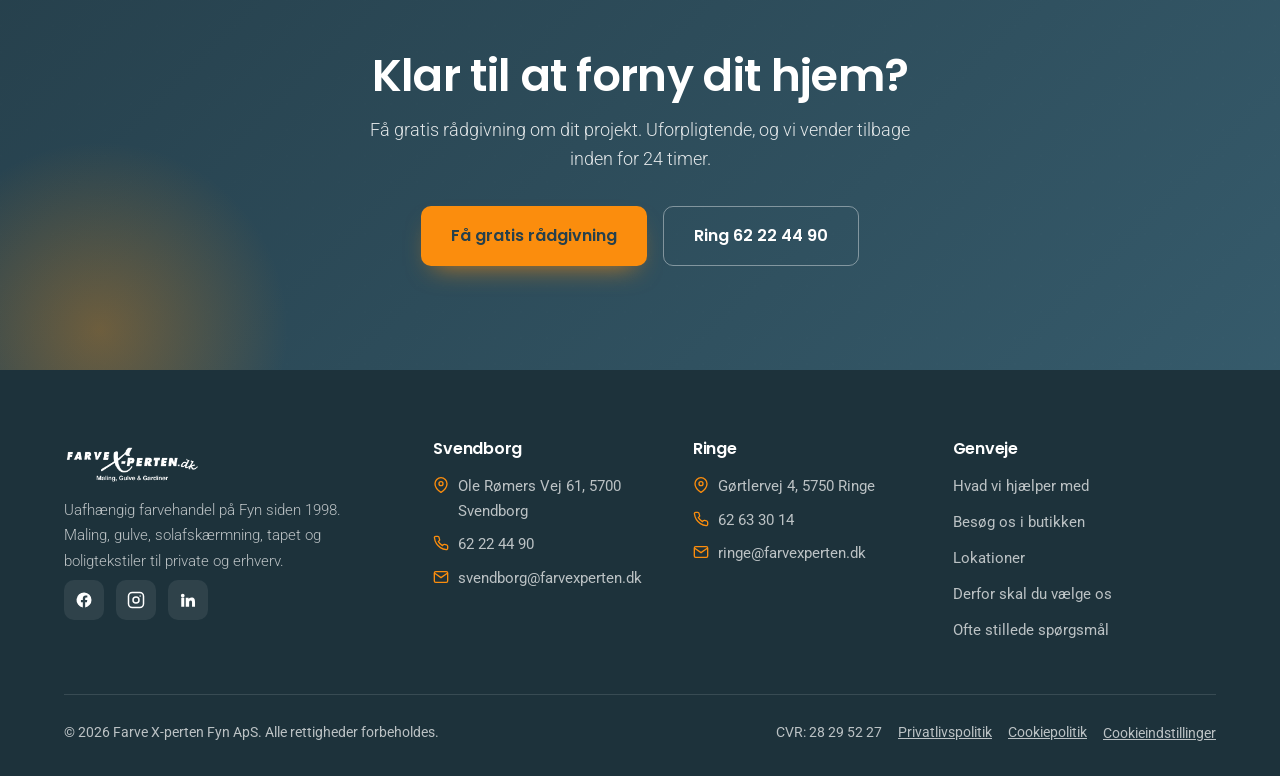
==== commit 02503393: "Tilføj efternavn på teamkort: Marie Fynbo Så navnet står i samme format som de øvrige på holdet.  Co" ====
--- a/index.html
+++ b/index.html
@@ -707,8 +707,8 @@
         <a class="team-email" href="mailto:futte@farvexperten.dk"><svg viewBox="0 0 24 24" fill="none" stroke="currentColor" stroke-width="2"><path d="M4 4h16a2 2 0 0 1 2 2v12a2 2 0 0 1-2 2H4a2 2 0 0 1-2-2V6a2 2 0 0 1 2-2z"/><polyline points="22,6 12,13 2,6"/></svg>futte@farvexperten.dk</a>
       </div>
       <div class="team-card">
-        <img class="team-photo" src="assets/img/marie.jpg" alt="Marie" loading="lazy" width="128" height="128">
-        <h3>Marie</h3>
+        <img class="team-photo" src="assets/img/marie.jpg" alt="Marie Fynbo" loading="lazy" width="128" height="128">
+        <h3>Marie Fynbo</h3>
         <p class="team-role">Butiksansat · Maling og rådgivning</p>
       </div>
       <div class="team-card">
